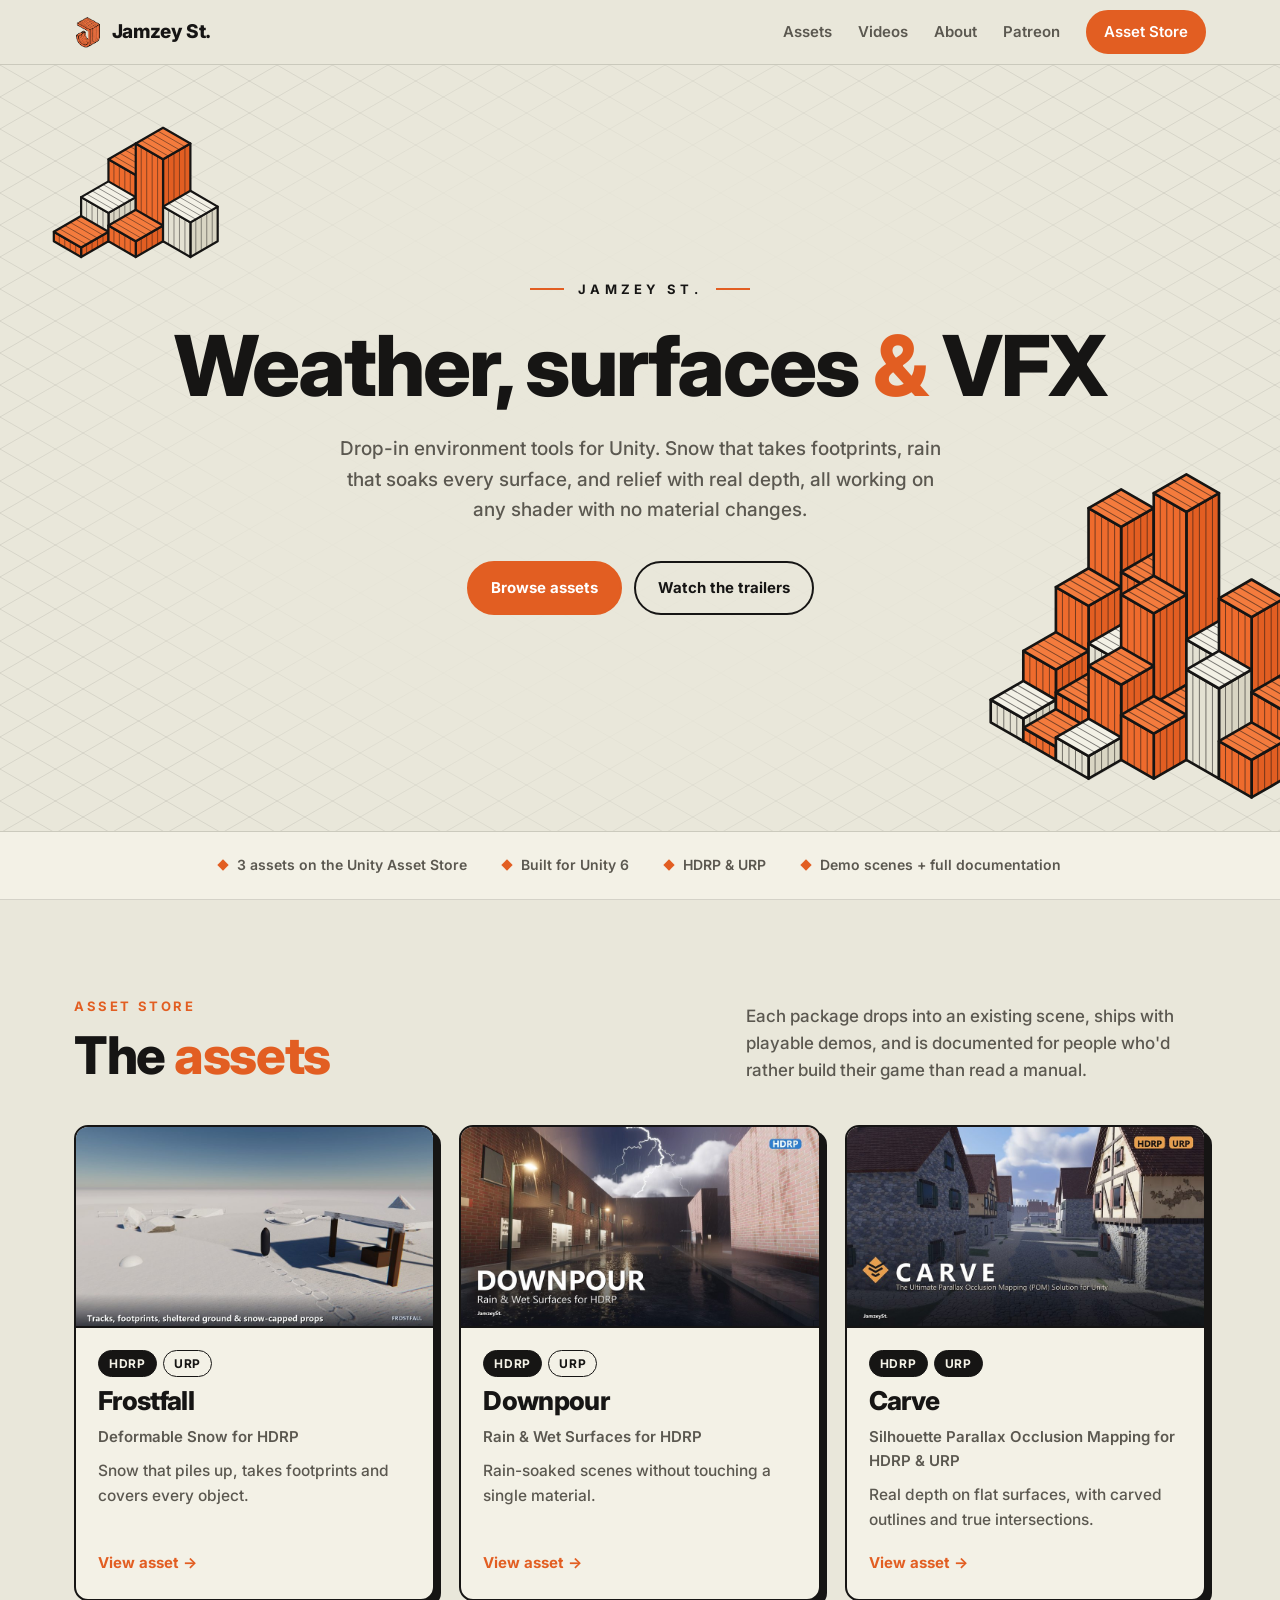
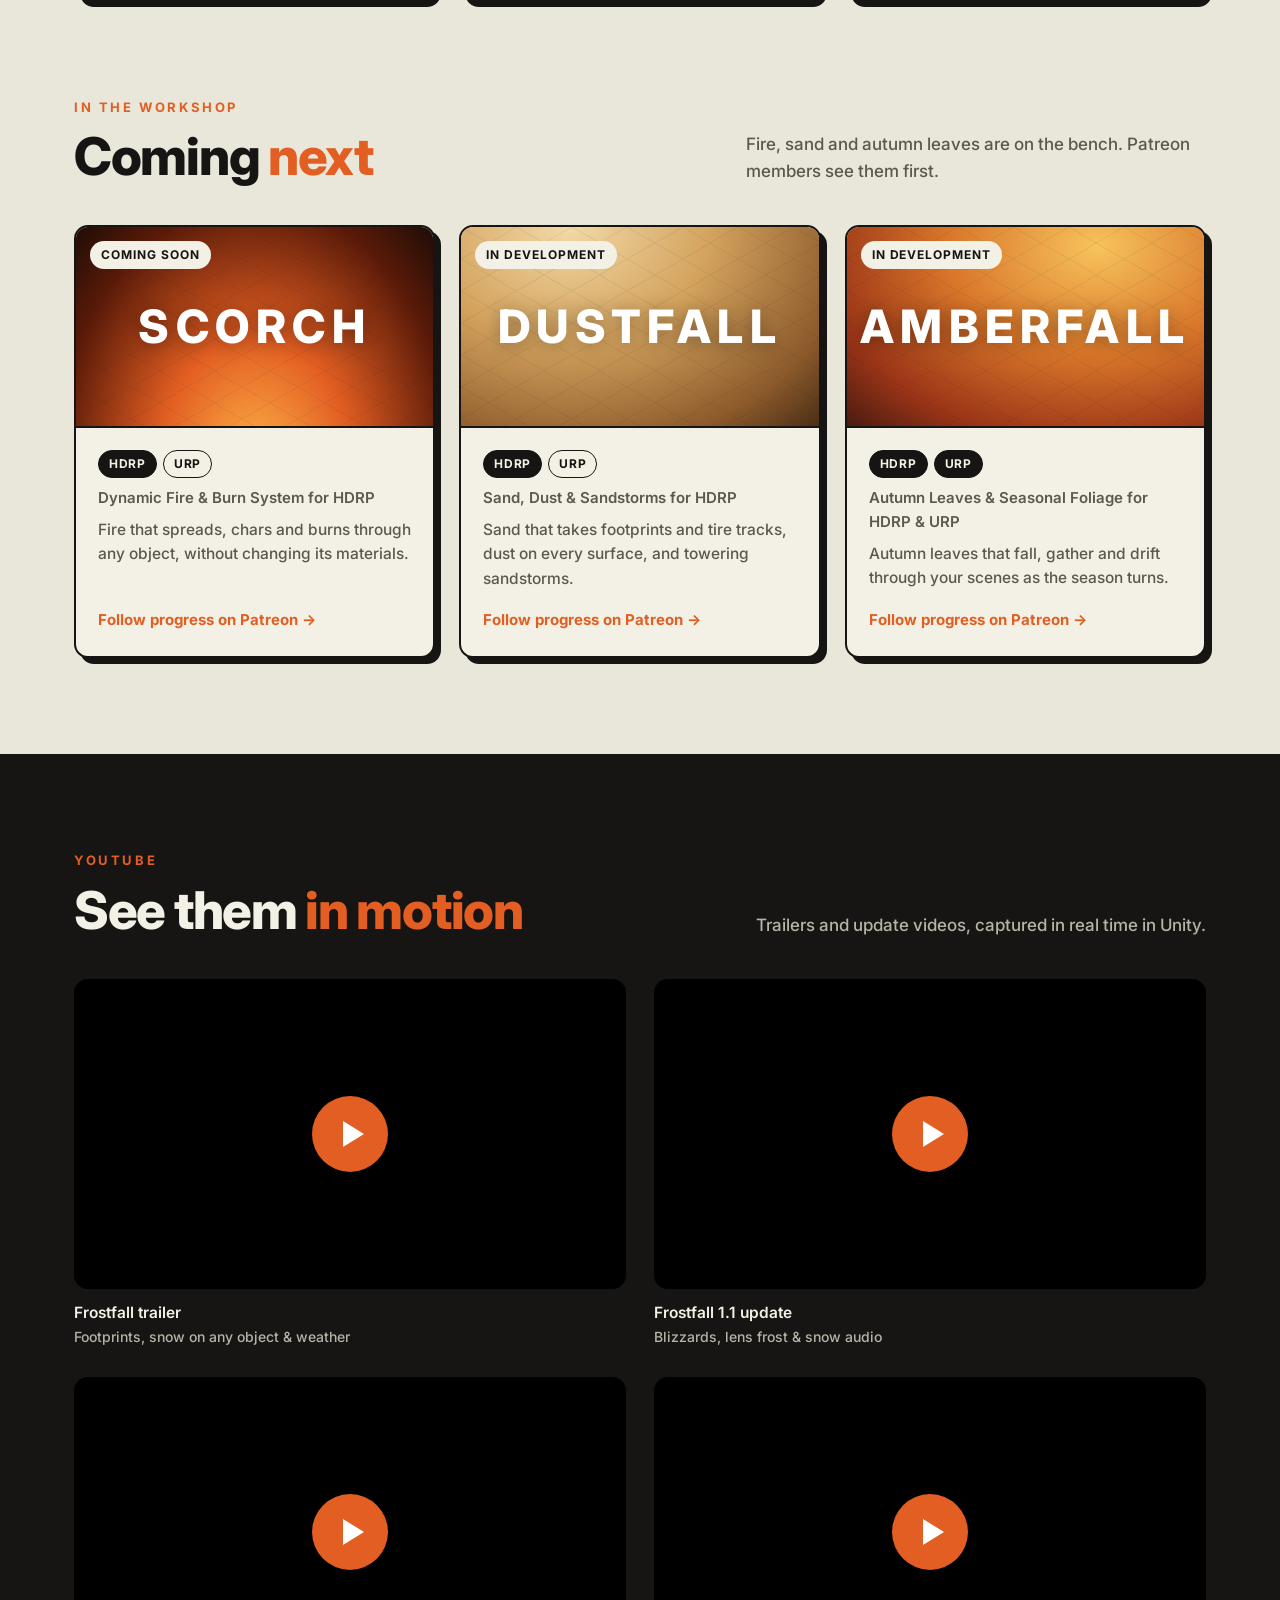
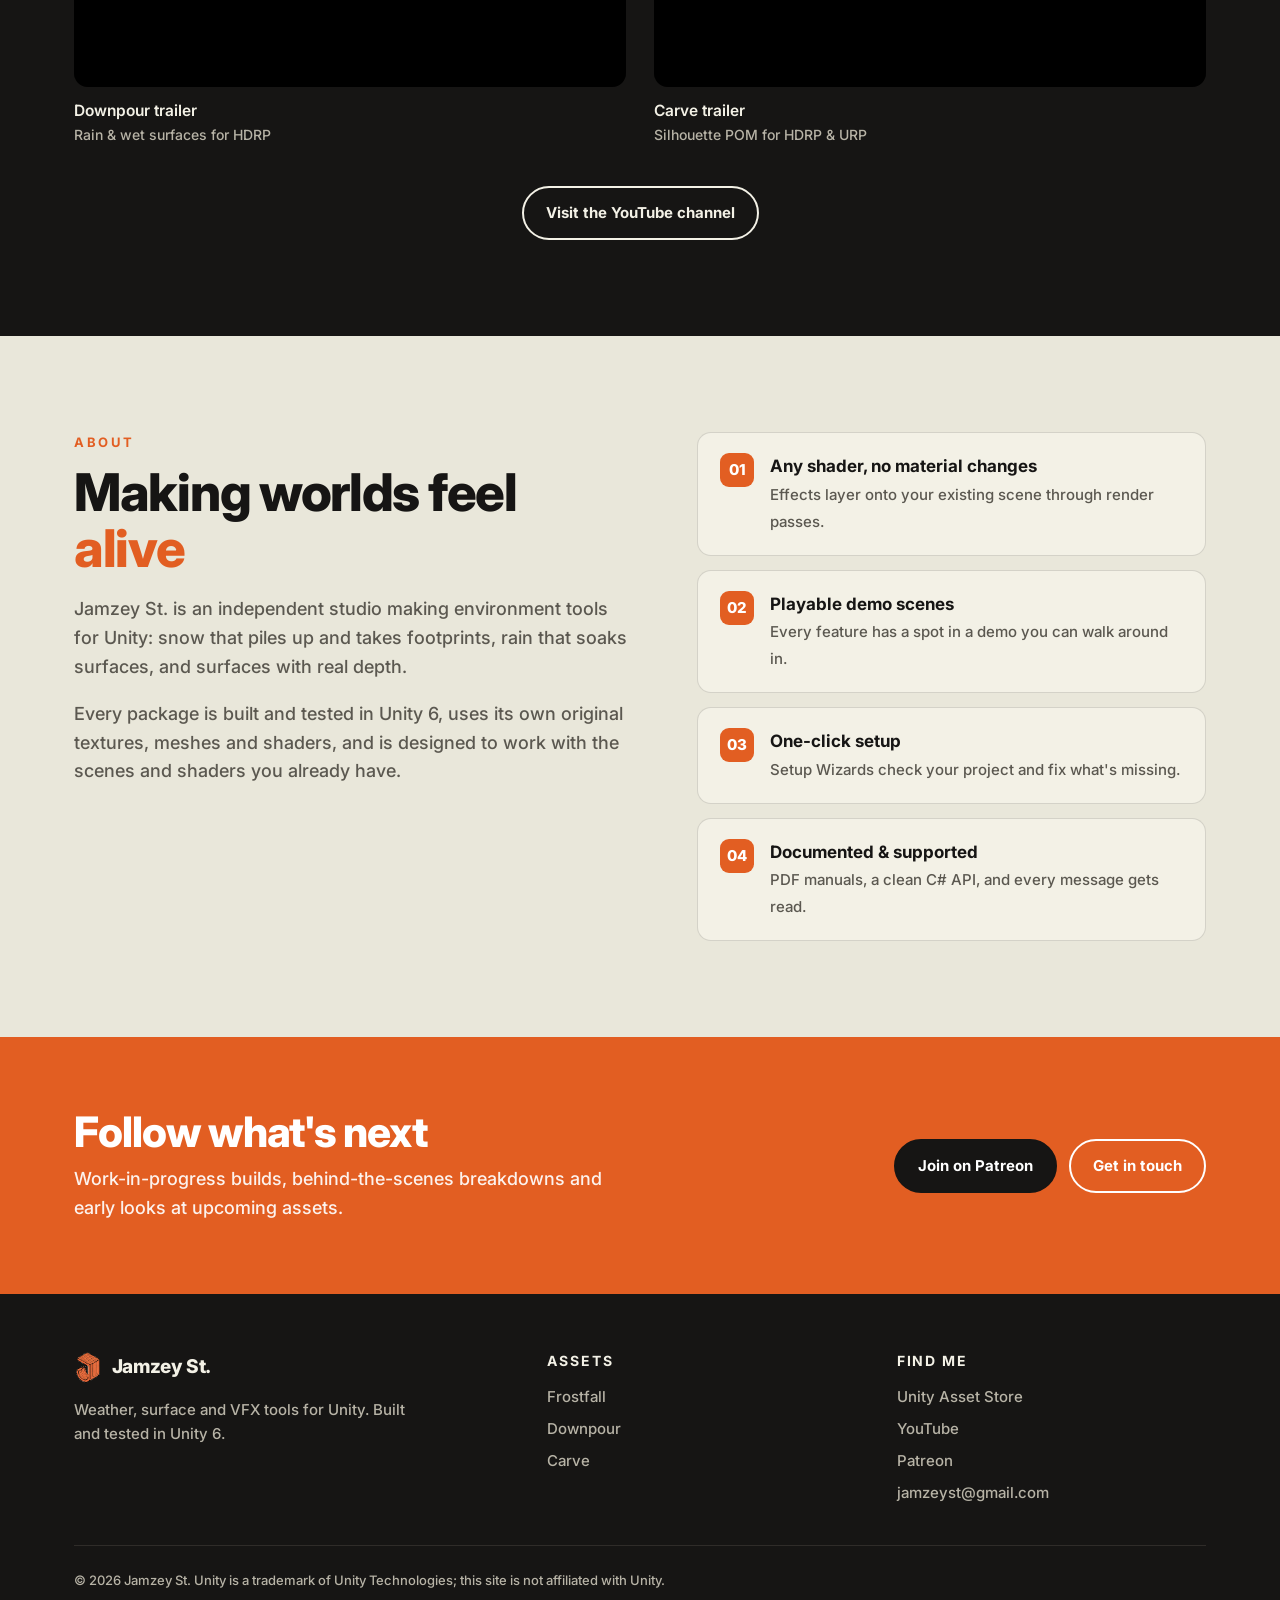
==== index.html @ 9588adbc "Shrink grid interaction radius Co-Authored-By: Claude Opus 5.5 <noreply@anthropic.com>" ====
<!doctype html>
<html lang="en">
<head>
<meta charset="utf-8">
<meta name="viewport" content="width=device-width, initial-scale=1">
<title>Jamzey St. · Weather, surfaces &amp; VFX for Unity</title>
<meta name="description" content="Drop-in environment tools for Unity: deformable snow, rain and wet surfaces, and silhouette parallax occlusion mapping for HDRP and URP.">
<meta property="og:title" content="Jamzey St. · Weather, surfaces &amp; VFX for Unity">
<meta property="og:description" content="Drop-in environment tools for Unity: deformable snow, rain and wet surfaces, and silhouette parallax occlusion mapping for HDRP and URP.">
<meta property="og:type" content="website">
<meta property="og:url" content="https://0jamzey0.github.io/">
<meta property="og:image" content="https://0jamzey0.github.io/img/social.jpg">
<meta name="twitter:card" content="summary_large_image">
<meta name="theme-color" content="#E9E7DA">
<link rel="icon" href="favicon.png">
<link rel="preconnect" href="https://fonts.googleapis.com">
<link rel="preconnect" href="https://fonts.gstatic.com" crossorigin>
<link href="https://fonts.googleapis.com/css2?family=Inter:wght@500;600;700;800&display=swap" rel="stylesheet">
<link rel="stylesheet" href="css/style.css?v=db0055e0">
</head>
<body>
<header class="top">
  <div class="wrap">
    <a class="brand" href="index.html"><img src="img/mark.png" alt="" width="28" height="34">Jamzey St.</a>
    <button class="menu-btn" aria-label="Menu" aria-expanded="false"><span></span><span></span><span></span></button>
    <nav class="nav">
      <a href="index.html#assets">Assets</a>
      <a href="index.html#videos">Videos</a>
      <a href="index.html#about">About</a>
      <a href="https://www.patreon.com/cw/JamzeyDev" target="_blank" rel="noopener">Patreon</a>
      <a class="btn btn-primary btn-small" href="https://assetstore.unity.com/publishers/100637" target="_blank" rel="noopener">Asset Store</a>
    </nav>
  </div>
</header>

<main>
<section class="hero">
  <img class="blocks blocks-left" src="img/blocks-left.svg" alt="">
  <img class="blocks blocks-right" src="img/blocks-right.svg" alt="">
  <div class="wrap">
    <span class="eyebrow">Jamzey St.</span>
    <h1>Weather, surfaces <em>&amp;</em> VFX</h1>
    <p class="lead">Drop-in environment tools for Unity. Snow that takes footprints, rain that soaks every surface,
      and relief with real depth, all working on any shader with no material changes.</p>
    <div class="cta">
      <a class="btn btn-primary" href="#assets">Browse assets</a>
      <a class="btn btn-ghost" href="#videos">Watch the trailers</a>
    </div>
  </div>
</section>
<div class="facts">
  <span>3 assets on the Unity Asset Store</span>
  <span>Built for Unity 6</span>
  <span>HDRP &amp; URP</span>
  <span>Demo scenes + full documentation</span>
</div>

<section id="assets">
  <div class="wrap">
    <div class="sec-head">
      <div><div class="kicker">Asset Store</div><h2>The <em>assets</em></h2></div>
      <p>Each package drops into an existing scene, ships with playable demos, and is documented for people who'd
        rather build their game than read a manual.</p>
    </div>
    <div class="cards">
<a class="card" href="frostfall.html">
  <div class="shot"><img src="img/frostfall/card.jpg" alt="Frostfall" loading="lazy" width="960" height="540"></div>
  <div class="body">
    <div class="chips"><span class="chip on">HDRP</span><span class="chip">URP</span></div>
    <h3>Frostfall</h3>
    <span class="tag">Deformable Snow for HDRP</span>
    <p>Snow that piles up, takes footprints and covers every object.</p>
    <span class="more">View asset →</span>
  </div>
</a><a class="card" href="downpour.html">
  <div class="shot"><img src="img/downpour/card.jpg" alt="Downpour" loading="lazy" width="960" height="540"></div>
  <div class="body">
    <div class="chips"><span class="chip on">HDRP</span><span class="chip">URP</span></div>
    <h3>Downpour</h3>
    <span class="tag">Rain &amp; Wet Surfaces for HDRP</span>
    <p>Rain-soaked scenes without touching a single material.</p>
    <span class="more">View asset →</span>
  </div>
</a><a class="card" href="carve.html">
  <div class="shot"><img src="img/carve/card.jpg" alt="Carve" loading="lazy" width="960" height="540"></div>
  <div class="body">
    <div class="chips"><span class="chip on">HDRP</span><span class="chip on">URP</span></div>
    <h3>Carve</h3>
    <span class="tag">Silhouette Parallax Occlusion Mapping for HDRP &amp; URP</span>
    <p>Real depth on flat surfaces, with carved outlines and true intersections.</p>
    <span class="more">View asset →</span>
  </div>
</a>
    </div>
  </div>
</section>

<section id="upcoming" style="padding-top:0">
  <div class="wrap">
    <div class="sec-head">
      <div><div class="kicker">In the workshop</div><h2>Coming <em>next</em></h2></div>
      <p>Fire, sand and autumn leaves are on the bench. Patreon members see them first.</p>
    </div>
    <div class="cards">
<a class="card soon scorch" href="https://www.patreon.com/cw/JamzeyDev" target="_blank" rel="noopener">
  <div class="shot teaser"><span class="status">Coming soon</span><strong>Scorch</strong></div>
  <div class="body">
    <div class="chips"><span class="chip on">HDRP</span><span class="chip">URP</span></div>
    <span class="tag">Dynamic Fire &amp; Burn System for HDRP</span>
    <p>Fire that spreads, chars and burns through any object, without changing its materials.</p>
    <span class="more">Follow progress on Patreon →</span>
  </div>
</a><a class="card soon dustfall" href="https://www.patreon.com/cw/JamzeyDev" target="_blank" rel="noopener">
  <div class="shot teaser"><span class="status">In development</span><strong>Dustfall</strong></div>
  <div class="body">
    <div class="chips"><span class="chip on">HDRP</span><span class="chip">URP</span></div>
    <span class="tag">Sand, Dust &amp; Sandstorms for HDRP</span>
    <p>Sand that takes footprints and tire tracks, dust on every surface, and towering sandstorms.</p>
    <span class="more">Follow progress on Patreon →</span>
  </div>
</a><a class="card soon amberfall" href="https://www.patreon.com/cw/JamzeyDev" target="_blank" rel="noopener">
  <div class="shot teaser"><span class="status">In development</span><strong>Amberfall</strong></div>
  <div class="body">
    <div class="chips"><span class="chip on">HDRP</span><span class="chip on">URP</span></div>
    <span class="tag">Autumn Leaves &amp; Seasonal Foliage for HDRP &amp; URP</span>
    <p>Autumn leaves that fall, gather and drift through your scenes as the season turns.</p>
    <span class="more">Follow progress on Patreon →</span>
  </div>
</a>
    </div>
  </div>
</section>

<section id="videos" class="dark">
  <div class="wrap">
    <div class="sec-head">
      <div><div class="kicker">YouTube</div><h2>See them <em>in motion</em></h2></div>
      <p>Trailers and update videos, captured in real time in Unity.</p>
    </div>
    <div class="videos">
<figure class="video"><button class="yt" data-id="mgwcO4EGvC0" aria-label="Play Frostfall trailer"><span class="play"></span></button><figcaption>Frostfall trailer<small>Footprints, snow on any object &amp; weather</small></figcaption></figure><figure class="video"><button class="yt" data-id="962PG-I17fs" aria-label="Play Frostfall 1.1 update"><span class="play"></span></button><figcaption>Frostfall 1.1 update<small>Blizzards, lens frost &amp; snow audio</small></figcaption></figure><figure class="video"><button class="yt" data-id="Shq2jn_EiPQ" aria-label="Play Downpour trailer"><span class="play"></span></button><figcaption>Downpour trailer<small>Rain &amp; wet surfaces for HDRP</small></figcaption></figure><figure class="video"><button class="yt" data-id="LmxFYLq_1uU" aria-label="Play Carve trailer"><span class="play"></span></button><figcaption>Carve trailer<small>Silhouette POM for HDRP &amp; URP</small></figcaption></figure>
    </div>
    <div class="channel"><a class="btn btn-ghost" href="https://www.youtube.com/@Jamzey-Dev" target="_blank" rel="noopener">Visit the YouTube channel</a></div>
  </div>
</section>

<section id="about">
  <div class="wrap about">
    <div class="text">
      <div class="kicker">About</div>
      <h2>Making worlds feel <em>alive</em></h2>
      <p>Jamzey St. is an independent studio making environment tools for Unity: snow that piles up and takes
        footprints, rain that soaks surfaces, and surfaces with real depth.</p>
      <p>Every package is built and tested in Unity 6, uses its own original textures, meshes and shaders, and is
        designed to work with the scenes and shaders you already have.</p>
    </div>
    <div class="promises">
      <div class="promise"><i>01</i><div><b>Any shader, no material changes</b><span>Effects layer onto your existing scene through render passes.</span></div></div>
      <div class="promise"><i>02</i><div><b>Playable demo scenes</b><span>Every feature has a spot in a demo you can walk around in.</span></div></div>
      <div class="promise"><i>03</i><div><b>One-click setup</b><span>Setup Wizards check your project and fix what's missing.</span></div></div>
      <div class="promise"><i>04</i><div><b>Documented & supported</b><span>PDF manuals, a clean C# API, and every message gets read.</span></div></div>
    </div>
  </div>
</section>

<div class="band">
  <div class="wrap">
    <div>
      <h2>Follow what's next</h2>
      <p>Work-in-progress builds, behind-the-scenes breakdowns and early looks at upcoming assets.</p>
    </div>
    <div class="cta" style="display:flex;gap:12px;flex-wrap:wrap">
      <a class="btn" href="https://www.patreon.com/cw/JamzeyDev" target="_blank" rel="noopener">Join on Patreon</a>
      <a class="btn btn-ghost" href="mailto:jamzeyst@gmail.com">Get in touch</a>
    </div>
  </div>
</div>
</main>
<footer>
  <div class="wrap">
    <div>
      <a class="brand" href="index.html"><img src="img/mark.png" alt="" width="28" height="34">Jamzey St.</a>
      <p class="blurb">Weather, surface and VFX tools for Unity. Built and tested in Unity 6.</p>
    </div>
    <div>
      <h4>Assets</h4>
      <ul><li><a href="frostfall.html">Frostfall</a></li><li><a href="downpour.html">Downpour</a></li><li><a href="carve.html">Carve</a></li></ul>
    </div>
    <div>
      <h4>Find me</h4>
      <ul>
        <li><a href="https://assetstore.unity.com/publishers/100637" target="_blank" rel="noopener">Unity Asset Store</a></li>
        <li><a href="https://www.youtube.com/@Jamzey-Dev" target="_blank" rel="noopener">YouTube</a></li>
        <li><a href="https://www.patreon.com/cw/JamzeyDev" target="_blank" rel="noopener">Patreon</a></li>
        <li><a href="mailto:jamzeyst@gmail.com">jamzeyst@gmail.com</a></li>
      </ul>
    </div>
    <p class="fine">© 2026 Jamzey St. Unity is a trademark of Unity Technologies; this site is not affiliated with Unity.</p>
  </div>
</footer>
<script src="js/site.js?v=db0055e0"></script>
<script src="js/grid.js?v=db0055e0"></script>
</body>
</html>
---- css/style.css ----
:root {
  --bg: #E9E7DA;
  --paper: #F3F1E6;
  --ink: #161514;
  --muted: #5B5850;
  --line: rgba(22, 21, 20, .14);
  --orange: #E25E22;
  --orange-hi: #F47B3D;
  --night: #161514;
  --night-2: #211F1D;
  --radius: 14px;
  --max: 1180px;
  --grid: url("data:image/svg+xml,%3Csvg xmlns='http://www.w3.org/2000/svg' width='55.43' height='32'%3E%3Cpath d='M0 0L27.71 16L55.43 0M0 32L27.71 16L55.43 32' stroke='%23161514' stroke-opacity='.07' stroke-width='1' fill='none'/%3E%3C/svg%3E");
}

* { box-sizing: border-box; }
html { scroll-behavior: smooth; scroll-padding-top: 76px; }
body {
  margin: 0;
  background: var(--bg);
  color: var(--ink);
  font: 500 17px/1.6 Inter, "Segoe UI", system-ui, sans-serif;
  -webkit-font-smoothing: antialiased;
  overflow-x: hidden;
}
img { max-width: 100%; height: auto; display: block; }
a { color: inherit; }
h1, h2, h3 { line-height: 1.08; letter-spacing: -.025em; margin: 0; font-weight: 800; }
p { margin: 0; }
.wrap { max-width: var(--max); margin: 0 auto; padding: 0 24px; }

/* header */
.top {
  position: sticky; top: 0; z-index: 20;
  background: rgba(233, 231, 218, .9);
  backdrop-filter: blur(10px);
  border-bottom: 1px solid var(--line);
}
.top .wrap { display: flex; align-items: center; gap: 28px; height: 64px; }
.brand { display: flex; align-items: center; gap: 10px; text-decoration: none; font-weight: 800; font-size: 19px; letter-spacing: -.02em; }
.brand img { height: 34px; width: auto; }
.nav { display: flex; gap: 26px; margin-left: auto; align-items: center; }
.nav a { text-decoration: none; font-weight: 600; font-size: 15px; color: var(--muted); }
.nav a:hover { color: var(--ink); }
.menu-btn { display: none; margin-left: auto; background: none; border: 0; padding: 8px; cursor: pointer; }
.menu-btn span { display: block; width: 22px; height: 2px; background: var(--ink); margin: 5px 0; }

/* buttons */
.btn {
  display: inline-flex; align-items: center; gap: 8px;
  padding: 13px 22px; border-radius: 999px;
  font-weight: 700; font-size: 15px; text-decoration: none;
  border: 2px solid var(--ink); transition: transform .15s, background .15s, color .15s;
}
.btn:hover { transform: translateY(-2px); }
.btn-primary { background: var(--orange); border-color: var(--orange); color: #fff; }
.btn-primary:hover { background: var(--ink); border-color: var(--ink); }
.btn-ghost { background: transparent; color: var(--ink); }
.btn-ghost:hover { background: var(--ink); color: var(--paper); }
.btn-small { padding: 8px 16px; font-size: 14px; }
.nav .btn-primary { color: #fff; }

/* hero */
.hero { position: relative; overflow: hidden; background: var(--bg) var(--grid); border-bottom: 1px solid var(--line); }
.hero .wrap { position: relative; z-index: 2; text-align: center; padding-top: 110px; padding-bottom: 120px; }
.hero::before {
  content: ""; position: absolute; inset: 0; z-index: 0;
  background: radial-gradient(ellipse 50% 60% at 50% 50%, var(--bg) 0%, rgba(233, 231, 218, .85) 60%, rgba(233, 231, 218, 0) 100%);
}
.hero, .p-hero { isolation: isolate; position: relative; }
.live-grid { background-image: none !important; }
.hero.live-grid::before { display: none; }
.grid-canvas { position: absolute; inset: 0; width: 100%; height: 100%; z-index: 0; pointer-events: none; }
.p-hero .wrap { position: relative; z-index: 1; }
.eyebrow {
  display: inline-flex; align-items: center; gap: 14px;
  font-weight: 700; font-size: 13px; letter-spacing: .32em; text-transform: uppercase;
}
.eyebrow::before, .eyebrow::after { content: ""; width: 34px; height: 2px; background: var(--orange); }
.hero h1 { font-size: clamp(40px, 7vw, 84px); margin-top: 22px; }
.hero h1 em, h2 em { font-style: normal; color: var(--orange); }
.hero .lead { max-width: 620px; margin: 22px auto 0; font-size: 19px; color: var(--muted); }
.hero .cta { display: flex; gap: 12px; justify-content: center; flex-wrap: wrap; margin-top: 36px; }
.blocks { position: absolute; z-index: 1; pointer-events: none; }
.blocks-right { right: -40px; bottom: 30px; width: min(26vw, 380px); }
.blocks-left { left: 4%; top: 60px; width: min(14vw, 170px); }

.facts { display: flex; justify-content: center; flex-wrap: wrap; gap: 10px 36px; padding: 22px 0; border-bottom: 1px solid var(--line); background: var(--paper); }
.facts span { font-weight: 600; font-size: 14px; color: var(--muted); display: flex; align-items: center; gap: 10px; }
.facts span::before { content: ""; width: 8px; height: 8px; background: var(--orange); transform: rotate(45deg); }

/* sections */
section { padding: 96px 0; }
.sec-head { display: flex; align-items: end; justify-content: space-between; gap: 24px; margin-bottom: 40px; flex-wrap: wrap; }
.sec-head h2 { font-size: clamp(32px, 4.4vw, 52px); }
.sec-head p { color: var(--muted); max-width: 460px; }
.kicker { font-weight: 700; font-size: 13px; letter-spacing: .2em; text-transform: uppercase; color: var(--orange); margin-bottom: 12px; }

/* asset cards */
.cards { display: grid; grid-template-columns: repeat(3, 1fr); gap: 24px; }
.card {
  background: var(--paper); border: 2px solid var(--ink); border-radius: var(--radius);
  overflow: hidden; text-decoration: none; display: flex; flex-direction: column;
  box-shadow: 6px 6px 0 var(--ink); transition: transform .18s, box-shadow .18s;
}
.card:hover { transform: translate(-3px, -3px); box-shadow: 9px 9px 0 var(--orange); }
.card .shot { aspect-ratio: 16 / 9; overflow: hidden; border-bottom: 2px solid var(--ink); }
.card .shot img { width: 100%; height: 100%; object-fit: cover; transition: transform .4s; }
.card:hover .shot img { transform: scale(1.04); }
.card .body { padding: 22px 22px 24px; display: flex; flex-direction: column; gap: 10px; flex: 1; }
.card h3 { font-size: 26px; }
.card .tag { font-weight: 600; color: var(--muted); font-size: 15px; }
.card p { font-size: 15.5px; color: var(--muted); }
.card .more { margin-top: auto; padding-top: 8px; font-weight: 700; font-size: 15px; color: var(--orange); }
.chips { display: flex; gap: 6px; flex-wrap: wrap; }
.chip { font-size: 12px; font-weight: 700; letter-spacing: .06em; padding: 3px 10px; border-radius: 999px; border: 1.5px solid var(--ink); }
.chip.on { background: var(--ink); color: var(--paper); }

.teaser {
  position: relative; display: grid; place-items: center;
  background: var(--grid), var(--tint); color: #fff;
}
.teaser strong { font-size: clamp(34px, 4vw, 46px); font-weight: 800; letter-spacing: .14em; text-transform: uppercase; text-shadow: 0 2px 18px rgba(0, 0, 0, .35); }
.teaser .status {
  position: absolute; top: 14px; left: 14px; font-size: 12px; font-weight: 700; letter-spacing: .08em;
  text-transform: uppercase; padding: 4px 11px; border-radius: 999px; background: var(--paper); color: var(--ink);
}
.card.soon .body { gap: 8px; }
.scorch { --tint: radial-gradient(ellipse at 50% 120%, #FFB347 0%, #E25E22 38%, #5A1A08 78%, #1E0C06 100%); }
.dustfall { --tint: radial-gradient(ellipse at 30% 0%, #F2D9A6 0%, #D4A35E 40%, #8C5A2B 80%, #4A2E16 100%); }
.amberfall { --tint: radial-gradient(ellipse at 70% 10%, #F7C35C 0%, #D9772A 42%, #9A3417 78%, #4A1B10 100%); }

/* videos */
.dark { background: var(--night); color: var(--paper); }
.dark .sec-head p, .dark .muted { color: #B7B3A6; }
.videos { display: grid; grid-template-columns: repeat(2, 1fr); gap: 28px; }
.videos.one { grid-template-columns: 1fr; max-width: 920px; margin: 0 auto; }
.video figcaption { margin-top: 12px; font-weight: 600; font-size: 15.5px; }
.video figcaption small { display: block; color: #B7B3A6; font-weight: 500; font-size: 14px; }
.light .video figcaption small { color: var(--muted); }
figure { margin: 0; }
.yt {
  position: relative; aspect-ratio: 16 / 9; border-radius: var(--radius); overflow: hidden;
  background: #000 center / cover no-repeat; cursor: pointer; border: 0; padding: 0; width: 100%; display: block;
}
.yt::after {
  content: ""; position: absolute; inset: 0;
  background: linear-gradient(180deg, rgba(0, 0, 0, 0) 55%, rgba(0, 0, 0, .45));
}
.yt .play {
  position: absolute; z-index: 2; left: 50%; top: 50%; width: 76px; height: 76px; margin: -38px 0 0 -38px;
  border-radius: 50%; background: var(--orange); display: grid; place-items: center;
  box-shadow: 0 8px 30px rgba(0, 0, 0, .4); transition: transform .18s;
}
.yt:hover .play { transform: scale(1.1); }
.yt .play::before { content: ""; margin-left: 6px; border-style: solid; border-width: 13px 0 13px 21px; border-color: transparent transparent transparent #fff; }
.yt-frame { position: relative; aspect-ratio: 16 / 9; border-radius: var(--radius); overflow: hidden; background: #000; }
.yt-frame iframe { position: absolute; inset: 0; width: 100%; height: 100%; border: 0; }
.channel { margin-top: 40px; text-align: center; }
.dark .btn-ghost { color: var(--paper); border-color: var(--paper); }
.dark .btn-ghost:hover { background: var(--paper); color: var(--ink); }

/* about */
.about { display: grid; grid-template-columns: 1.1fr 1fr; gap: 64px; align-items: start; }
.about h2 { font-size: clamp(32px, 4.4vw, 52px); }
.about .text p { margin-top: 18px; color: var(--muted); font-size: 18px; }
.promises { display: grid; gap: 14px; }
.promise { background: var(--paper); border: 1.5px solid var(--line); border-radius: var(--radius); padding: 20px 22px; display: flex; gap: 16px; }
.promise b { display: block; font-size: 17px; }
.promise span { color: var(--muted); font-size: 15px; }
.promise i { flex: none; width: 34px; height: 34px; border-radius: 9px; background: var(--orange); color: #fff; font: 800 15px/34px Inter, sans-serif; text-align: center; font-style: normal; }

/* support band */
.band { background: var(--orange); color: #fff; padding: 72px 0; position: relative; overflow: hidden; }
.band .wrap { display: flex; align-items: center; justify-content: space-between; gap: 32px; flex-wrap: wrap; }
.band h2 { font-size: clamp(28px, 3.6vw, 42px); }
.band p { margin-top: 10px; font-size: 18px; opacity: .92; max-width: 560px; }
.band .btn { background: var(--ink); border-color: var(--ink); color: #fff; }
.band .btn:hover { background: #fff; color: var(--ink); border-color: #fff; }
.band .btn-ghost { background: transparent; border-color: #fff; }

/* footer */
footer { background: var(--night); color: #B7B3A6; padding: 56px 0 40px; font-size: 15px; }
footer .wrap { display: grid; grid-template-columns: 1.4fr 1fr 1fr; gap: 40px; }
footer .brand { color: var(--paper); }
footer .brand img { filter: none; }
footer h4 { color: var(--paper); margin: 0 0 12px; font-size: 14px; letter-spacing: .14em; text-transform: uppercase; }
footer ul { list-style: none; margin: 0; padding: 0; display: grid; gap: 8px; }
footer a { text-decoration: none; }
footer a:hover { color: var(--orange-hi); }
footer .fine { grid-column: 1 / -1; border-top: 1px solid #2F2C29; padding-top: 24px; font-size: 13px; }
footer .blurb { margin-top: 14px; max-width: 360px; }

/* product page */
.p-hero { background: var(--bg) var(--grid); border-bottom: 1px solid var(--line); padding: 64px 0 80px; }
.p-hero .wrap { display: grid; grid-template-columns: 1fr 1.25fr; gap: 56px; align-items: center; }
.crumb { font-size: 14px; font-weight: 600; color: var(--muted); text-decoration: none; display: inline-block; margin-bottom: 22px; }
.crumb:hover { color: var(--orange); }
.p-hero h1 { font-size: clamp(44px, 6vw, 76px); }
.p-hero .sub { font-size: 20px; font-weight: 700; margin-top: 10px; }
.p-hero .lead { margin-top: 18px; color: var(--muted); font-size: 17.5px; }
.p-hero .chips { margin-top: 22px; }
.p-hero .cta { display: flex; gap: 12px; flex-wrap: wrap; margin-top: 30px; }
.p-hero .shot { border: 2px solid var(--ink); border-radius: var(--radius); overflow: hidden; box-shadow: 10px 10px 0 var(--ink); }

.features { display: grid; grid-template-columns: repeat(3, 1fr); gap: 20px; }
.feature { background: var(--paper); border: 1.5px solid var(--line); border-radius: var(--radius); padding: 26px; }
.feature h3 { font-size: 20px; display: flex; align-items: center; gap: 12px; }
.feature h3::before { content: ""; width: 12px; height: 12px; background: var(--orange); transform: rotate(45deg); flex: none; }
.feature ul { margin: 14px 0 0; padding-left: 18px; color: var(--muted); font-size: 15.5px; display: grid; gap: 6px; }

.gallery { display: grid; grid-template-columns: repeat(4, 1fr); gap: 14px; }
.gallery button { padding: 0; border: 0; border-radius: 10px; overflow: hidden; cursor: zoom-in; background: #000; aspect-ratio: 16 / 9; }
.gallery img { width: 100%; height: 100%; object-fit: cover; transition: transform .3s, opacity .3s; }
.gallery button:hover img { transform: scale(1.05); opacity: .9; }

.specs { display: grid; grid-template-columns: 1fr 1fr; gap: 0 48px; border-top: 2px solid var(--ink); }
.specs div { display: flex; justify-content: space-between; gap: 20px; padding: 16px 0; border-bottom: 1px solid var(--line); font-size: 16px; }
.specs dt { font-weight: 700; }
.specs dd { margin: 0; color: var(--muted); text-align: right; }

dialog.lightbox { border: 0; padding: 0; background: transparent; max-width: 94vw; max-height: 92vh; overflow: visible; }
dialog.lightbox::backdrop { background: rgba(10, 10, 9, .92); }
dialog.lightbox img { max-width: 94vw; max-height: 86vh; border-radius: 8px; }
dialog.lightbox p { color: #ddd; text-align: center; margin-top: 10px; font-size: 14px; }
.lb-btn { position: fixed; top: 50%; transform: translateY(-50%); background: rgba(255, 255, 255, .12); color: #fff; border: 0; width: 48px; height: 48px; border-radius: 50%; font-size: 22px; cursor: pointer; }
.lb-btn:hover { background: var(--orange); }
.lb-prev { left: 16px; } .lb-next { right: 16px; }
.lb-close { position: fixed; top: 16px; right: 16px; transform: none; }

@media (max-width: 960px) {
  .cards, .features { grid-template-columns: 1fr 1fr; }
  .about, .p-hero .wrap { grid-template-columns: 1fr; gap: 40px; }
  .gallery { grid-template-columns: repeat(3, 1fr); }
  footer .wrap { grid-template-columns: 1fr 1fr; }
  footer .wrap > :first-child { grid-column: 1 / -1; }
  .blocks-left { display: none; }
}
@media (max-width: 720px) {
  body { font-size: 16px; }
  .wrap { padding: 0 16px; }
  section { padding: 64px 0; }
  .menu-btn { display: block; }
  .nav {
    display: none; position: absolute; top: 64px; left: 0; right: 0; flex-direction: column; align-items: stretch;
    gap: 0; background: var(--paper); border-bottom: 2px solid var(--ink); padding: 8px 16px 16px;
  }
  .nav.open { display: flex; }
  .nav a { padding: 12px 0; font-size: 17px; border-bottom: 1px solid var(--line); }
  .nav .btn { margin-top: 12px; justify-content: center; border-bottom: 2px solid var(--orange); }
  .hero .wrap { padding-top: 64px; padding-bottom: 210px; }
  .blocks-right { width: 260px; right: 50%; margin-right: -130px; bottom: 20px; }
  .cards, .features, .videos, .specs { grid-template-columns: 1fr; }
  .gallery { grid-template-columns: 1fr 1fr; }
  .card { box-shadow: 4px 4px 0 var(--ink); }
  .p-hero { padding: 40px 0 56px; }
  .p-hero .shot { box-shadow: 6px 6px 0 var(--ink); }
  footer .wrap { grid-template-columns: 1fr; }
}
@media (prefers-reduced-motion: reduce) {
  * { transition: none !important; scroll-behavior: auto !important; }
}
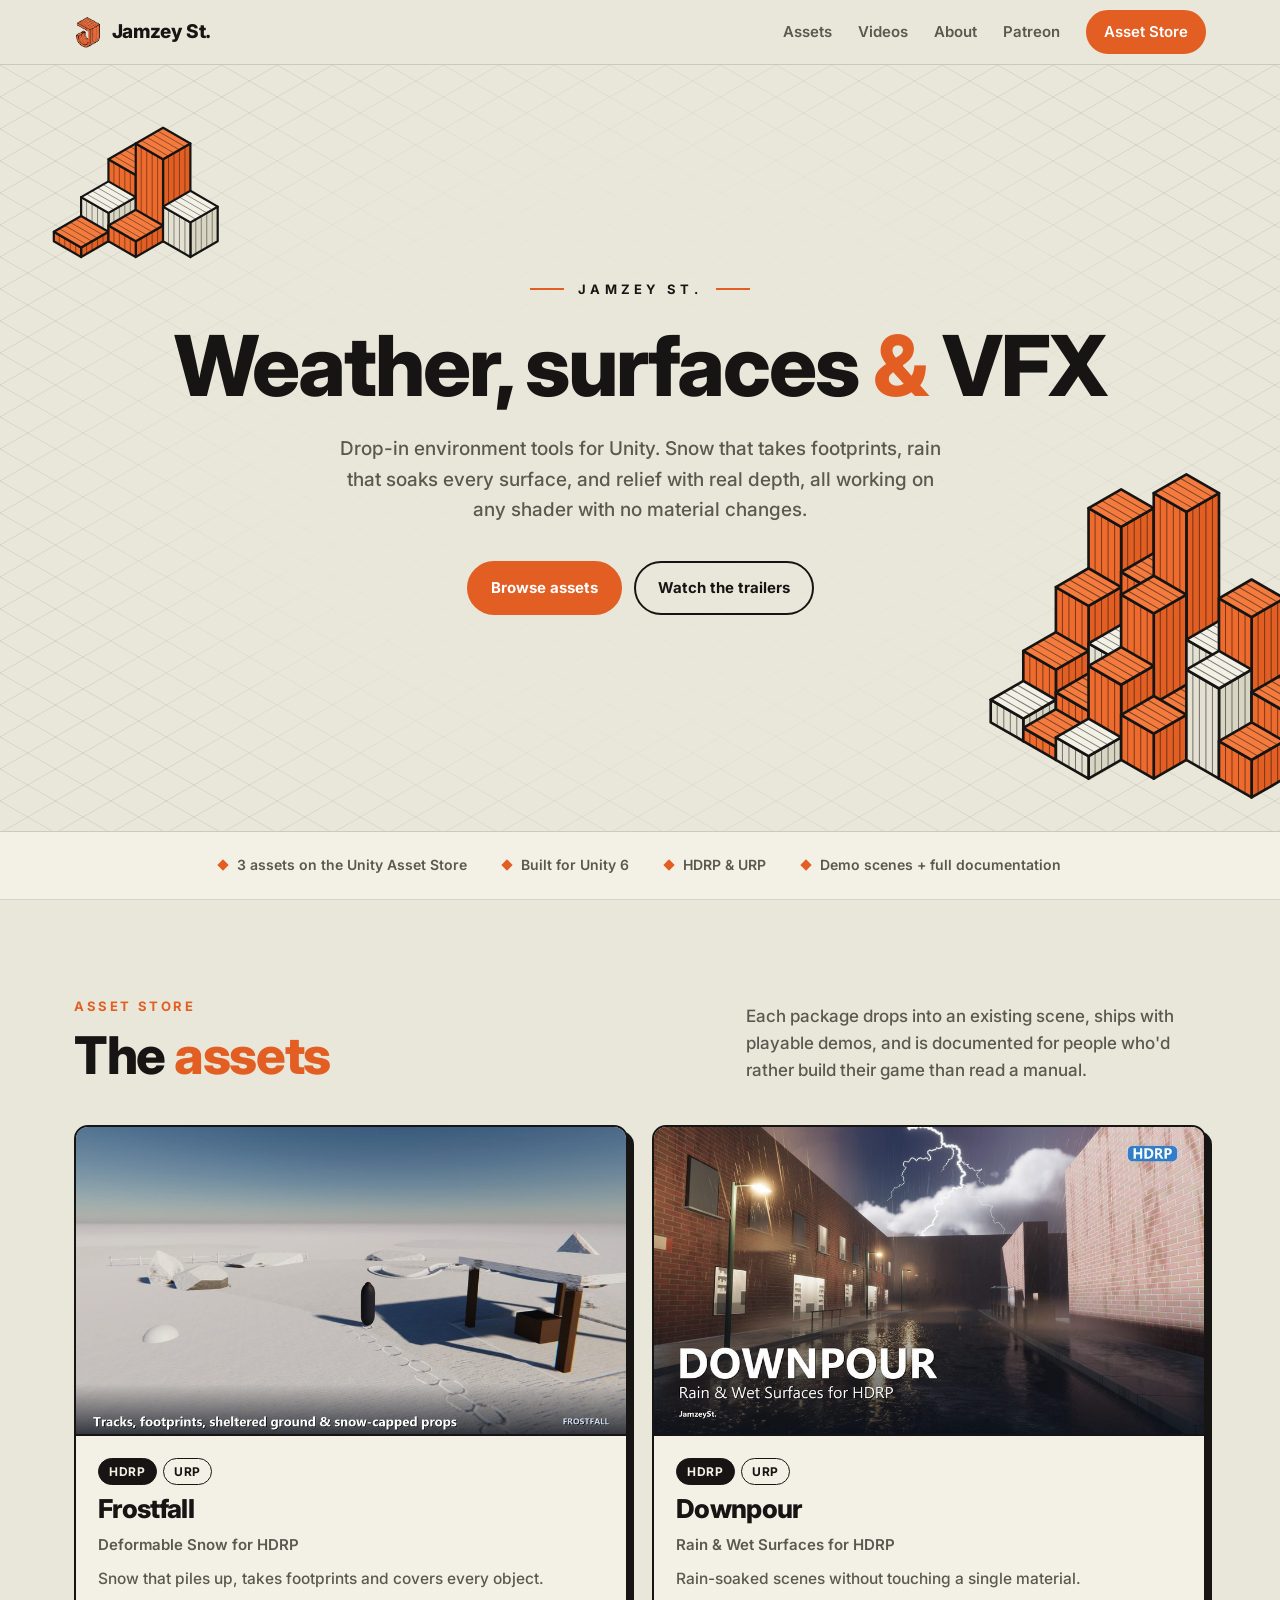
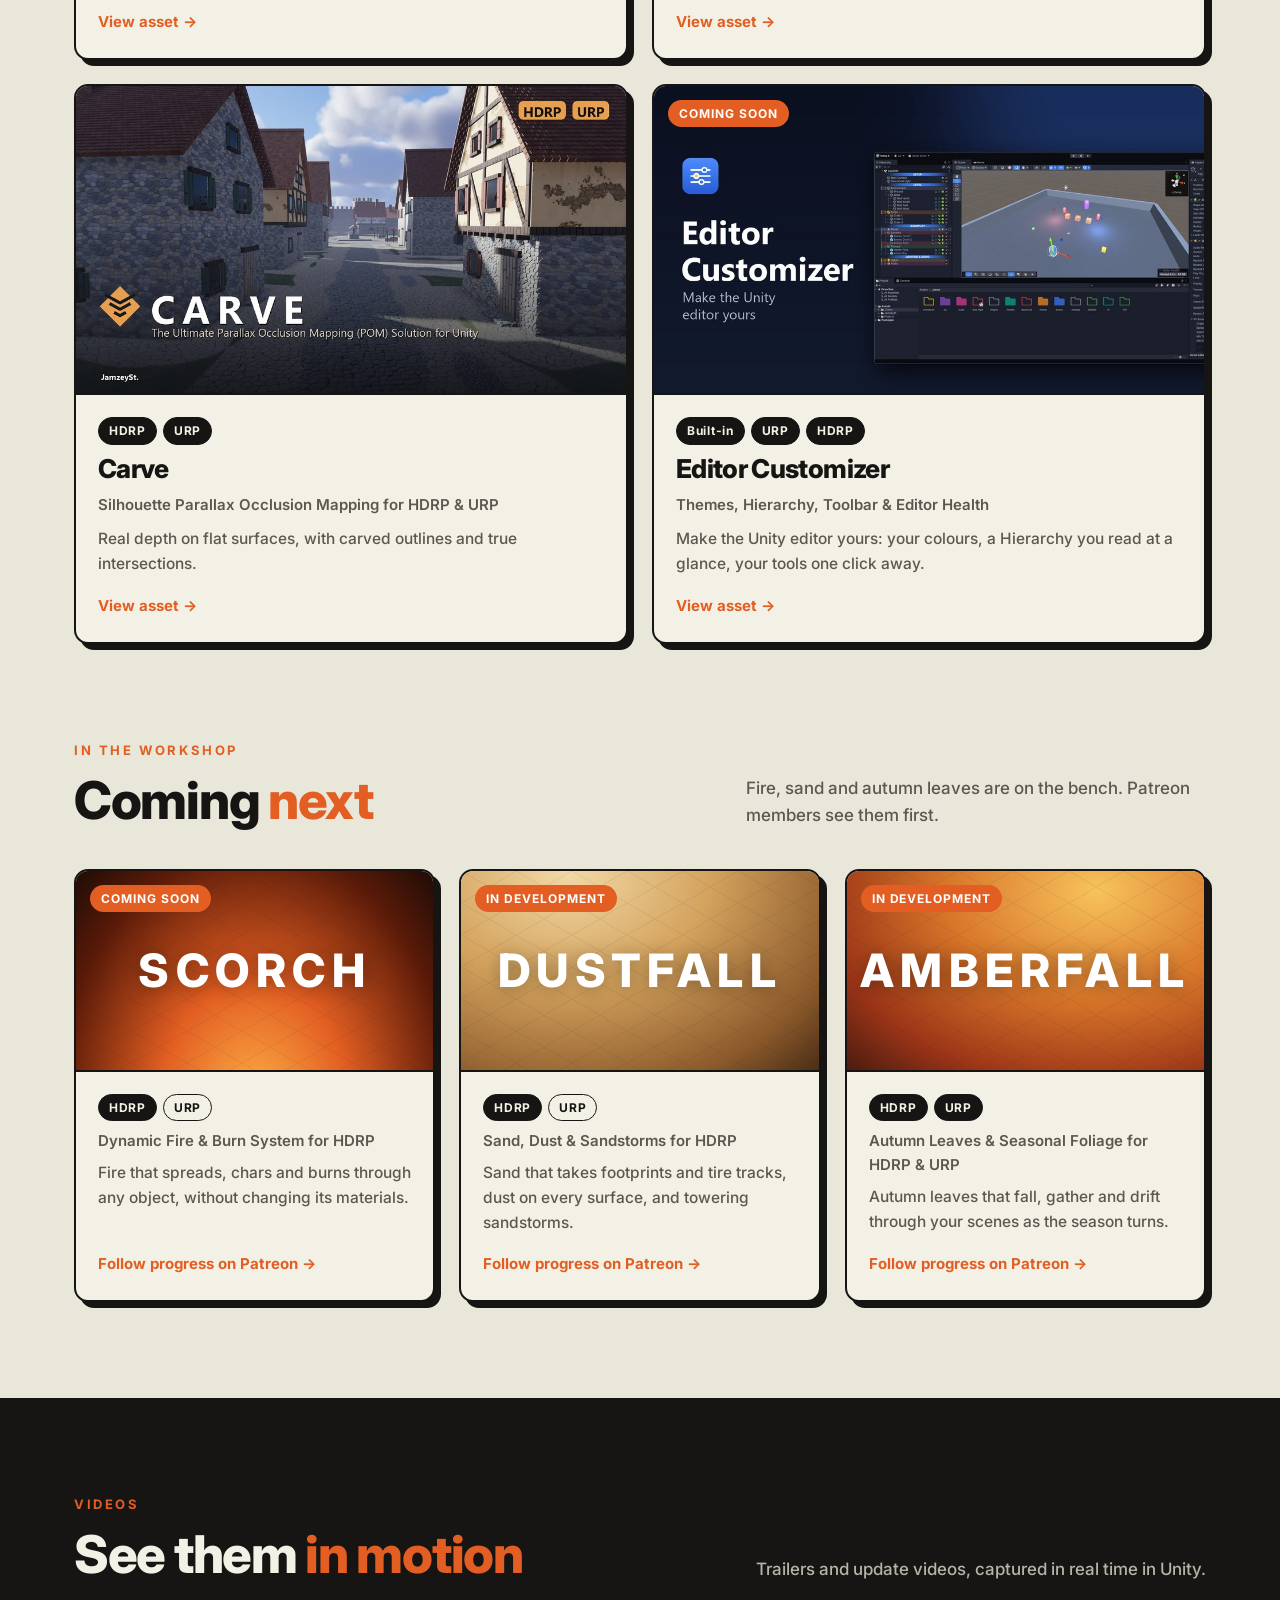
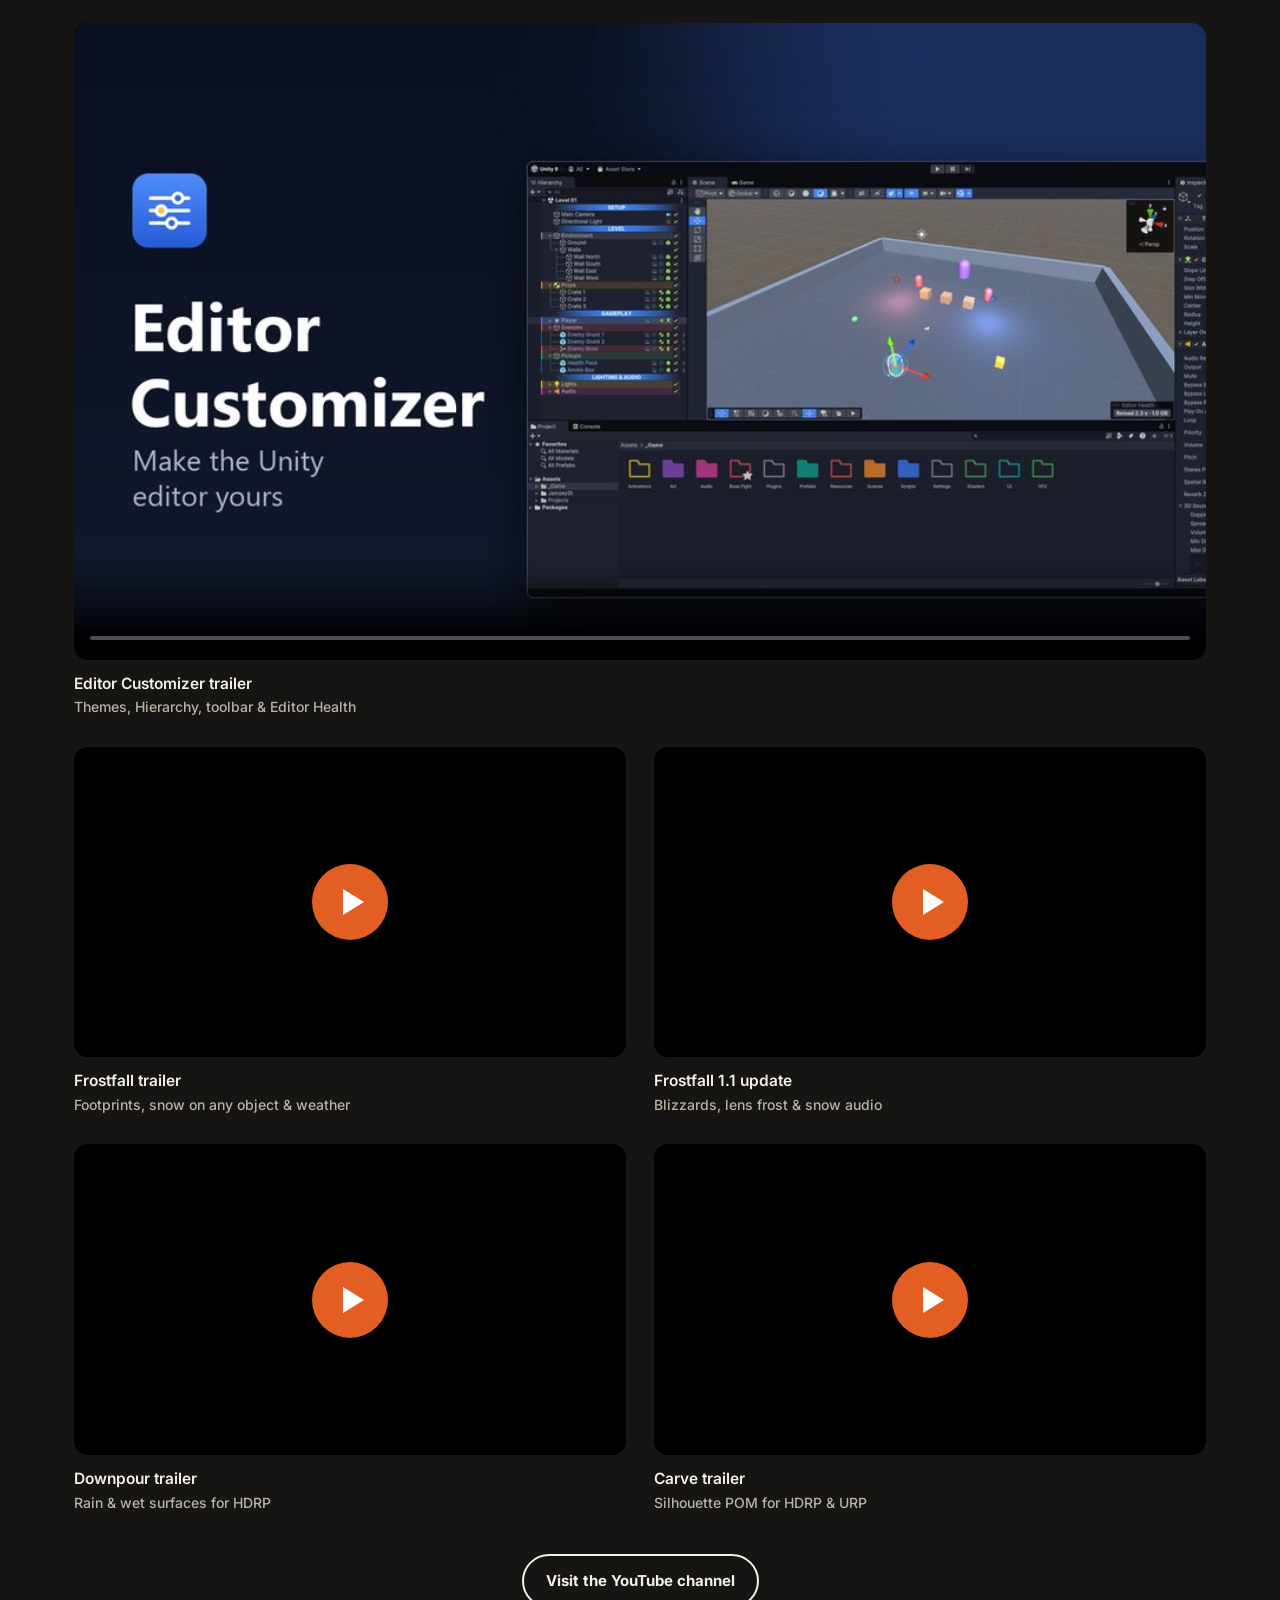
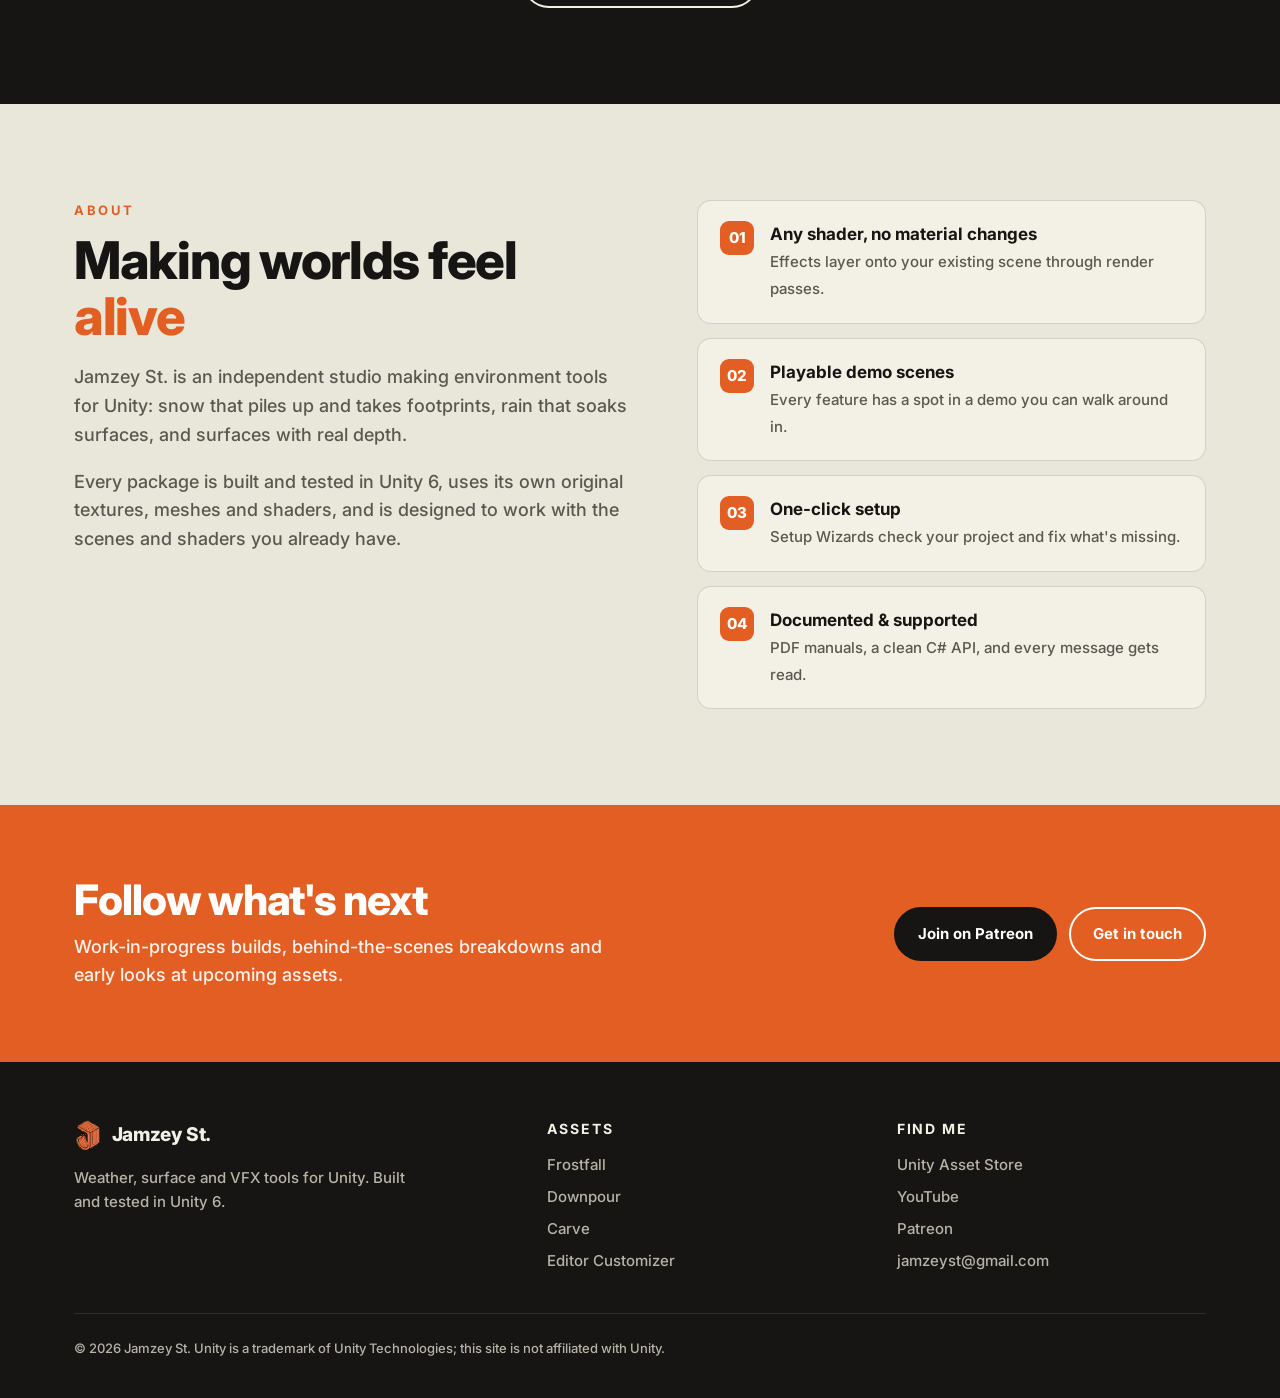
==== commit 8b60efd1: "Add Editor Customizer page (coming soon) with self-hosted trailer Co-Authored-By: Claude Opus 5.5 <n" ====
--- a/index.html
+++ b/index.html
@@ -16,7 +16,7 @@
 <link rel="preconnect" href="https://fonts.googleapis.com">
 <link rel="preconnect" href="https://fonts.gstatic.com" crossorigin>
 <link href="https://fonts.googleapis.com/css2?family=Inter:wght@500;600;700;800&display=swap" rel="stylesheet">
-<link rel="stylesheet" href="css/style.css?v=db0055e0">
+<link rel="stylesheet" href="css/style.css?v=63883950">
 </head>
 <body>
 <header class="top">
@@ -62,7 +62,7 @@
       <p>Each package drops into an existing scene, ships with playable demos, and is documented for people who'd
         rather build their game than read a manual.</p>
     </div>
-    <div class="cards">
+    <div class="cards two">
 <a class="card" href="frostfall.html">
   <div class="shot"><img src="img/frostfall/card.jpg" alt="Frostfall" loading="lazy" width="960" height="540"></div>
   <div class="body">
@@ -90,6 +90,15 @@
     <p>Real depth on flat surfaces, with carved outlines and true intersections.</p>
     <span class="more">View asset →</span>
   </div>
+</a><a class="card" href="editor-customizer.html">
+  <div class="shot"><span class="status">Coming soon</span><img src="img/editor-customizer/card.jpg" alt="Editor Customizer" loading="lazy" width="960" height="540"></div>
+  <div class="body">
+    <div class="chips"><span class="chip on">Built-in</span><span class="chip on">URP</span><span class="chip on">HDRP</span></div>
+    <h3>Editor Customizer</h3>
+    <span class="tag">Themes, Hierarchy, Toolbar &amp; Editor Health</span>
+    <p>Make the Unity editor yours: your colours, a Hierarchy you read at a glance, your tools one click away.</p>
+    <span class="more">View asset →</span>
+  </div>
 </a>
     </div>
   </div>
@@ -134,11 +143,11 @@
 <section id="videos" class="dark">
   <div class="wrap">
     <div class="sec-head">
-      <div><div class="kicker">YouTube</div><h2>See them <em>in motion</em></h2></div>
+      <div><div class="kicker">Videos</div><h2>See them <em>in motion</em></h2></div>
       <p>Trailers and update videos, captured in real time in Unity.</p>
     </div>
-    <div class="videos">
-<figure class="video"><button class="yt" data-id="mgwcO4EGvC0" aria-label="Play Frostfall trailer"><span class="play"></span></button><figcaption>Frostfall trailer<small>Footprints, snow on any object &amp; weather</small></figcaption></figure><figure class="video"><button class="yt" data-id="962PG-I17fs" aria-label="Play Frostfall 1.1 update"><span class="play"></span></button><figcaption>Frostfall 1.1 update<small>Blizzards, lens frost &amp; snow audio</small></figcaption></figure><figure class="video"><button class="yt" data-id="Shq2jn_EiPQ" aria-label="Play Downpour trailer"><span class="play"></span></button><figcaption>Downpour trailer<small>Rain &amp; wet surfaces for HDRP</small></figcaption></figure><figure class="video"><button class="yt" data-id="LmxFYLq_1uU" aria-label="Play Carve trailer"><span class="play"></span></button><figcaption>Carve trailer<small>Silhouette POM for HDRP &amp; URP</small></figcaption></figure>
+    <div class="videos lead-wide">
+<figure class="video"><div class="yt-frame"><video controls preload="none" playsinline poster="img/editor-customizer/card.jpg" aria-label="Editor Customizer trailer"><source src="video/editor-customizer-trailer.mp4" type="video/mp4"></video></div><figcaption>Editor Customizer trailer<small>Themes, Hierarchy, toolbar &amp; Editor Health</small></figcaption></figure><figure class="video"><button class="yt" data-id="mgwcO4EGvC0" aria-label="Play Frostfall trailer"><span class="play"></span></button><figcaption>Frostfall trailer<small>Footprints, snow on any object &amp; weather</small></figcaption></figure><figure class="video"><button class="yt" data-id="962PG-I17fs" aria-label="Play Frostfall 1.1 update"><span class="play"></span></button><figcaption>Frostfall 1.1 update<small>Blizzards, lens frost &amp; snow audio</small></figcaption></figure><figure class="video"><button class="yt" data-id="Shq2jn_EiPQ" aria-label="Play Downpour trailer"><span class="play"></span></button><figcaption>Downpour trailer<small>Rain &amp; wet surfaces for HDRP</small></figcaption></figure><figure class="video"><button class="yt" data-id="LmxFYLq_1uU" aria-label="Play Carve trailer"><span class="play"></span></button><figcaption>Carve trailer<small>Silhouette POM for HDRP &amp; URP</small></figcaption></figure>
     </div>
     <div class="channel"><a class="btn btn-ghost" href="https://www.youtube.com/@Jamzey-Dev" target="_blank" rel="noopener">Visit the YouTube channel</a></div>
   </div>
@@ -184,7 +193,7 @@
     </div>
     <div>
       <h4>Assets</h4>
-      <ul><li><a href="frostfall.html">Frostfall</a></li><li><a href="downpour.html">Downpour</a></li><li><a href="carve.html">Carve</a></li></ul>
+      <ul><li><a href="frostfall.html">Frostfall</a></li><li><a href="downpour.html">Downpour</a></li><li><a href="carve.html">Carve</a></li><li><a href="editor-customizer.html">Editor Customizer</a></li></ul>
     </div>
     <div>
       <h4>Find me</h4>
@@ -198,7 +207,7 @@
     <p class="fine">© 2026 Jamzey St. Unity is a trademark of Unity Technologies; this site is not affiliated with Unity.</p>
   </div>
 </footer>
-<script src="js/site.js?v=db0055e0"></script>
-<script src="js/grid.js?v=db0055e0"></script>
+<script src="js/site.js?v=63883950"></script>
+<script src="js/grid.js?v=63883950"></script>
 </body>
 </html>
--- a/css/style.css
+++ b/css/style.css
@@ -58,6 +58,8 @@
 .btn-ghost { background: transparent; color: var(--ink); }
 .btn-ghost:hover { background: var(--ink); color: var(--paper); }
 .btn-small { padding: 8px 16px; font-size: 14px; }
+.btn-soon { background: var(--paper); color: var(--muted); border: 2px dashed var(--muted); cursor: default; }
+.btn-soon:hover { transform: none; }
 .nav .btn-primary { color: #fff; }
 
 /* hero */
@@ -104,7 +106,13 @@
   box-shadow: 6px 6px 0 var(--ink); transition: transform .18s, box-shadow .18s;
 }
 .card:hover { transform: translate(-3px, -3px); box-shadow: 9px 9px 0 var(--orange); }
-.card .shot { aspect-ratio: 16 / 9; overflow: hidden; border-bottom: 2px solid var(--ink); }
+.card .shot { position: relative; aspect-ratio: 16 / 9; overflow: hidden; border-bottom: 2px solid var(--ink); }
+.cards.two { grid-template-columns: repeat(2, 1fr); }
+.card .shot .status, .teaser .status {
+  position: absolute; z-index: 1; top: 14px; left: 14px; font-size: 12px; font-weight: 700; letter-spacing: .08em;
+  text-transform: uppercase; padding: 4px 11px; border-radius: 999px; background: var(--paper); color: var(--ink);
+}
+.card .shot .status { background: var(--orange); color: #fff; }
 .card .shot img { width: 100%; height: 100%; object-fit: cover; transition: transform .4s; }
 .card:hover .shot img { transform: scale(1.04); }
 .card .body { padding: 22px 22px 24px; display: flex; flex-direction: column; gap: 10px; flex: 1; }
@@ -121,10 +129,6 @@
   background: var(--grid), var(--tint); color: #fff;
 }
 .teaser strong { font-size: clamp(34px, 4vw, 46px); font-weight: 800; letter-spacing: .14em; text-transform: uppercase; text-shadow: 0 2px 18px rgba(0, 0, 0, .35); }
-.teaser .status {
-  position: absolute; top: 14px; left: 14px; font-size: 12px; font-weight: 700; letter-spacing: .08em;
-  text-transform: uppercase; padding: 4px 11px; border-radius: 999px; background: var(--paper); color: var(--ink);
-}
 .card.soon .body { gap: 8px; }
 .scorch { --tint: radial-gradient(ellipse at 50% 120%, #FFB347 0%, #E25E22 38%, #5A1A08 78%, #1E0C06 100%); }
 .dustfall { --tint: radial-gradient(ellipse at 30% 0%, #F2D9A6 0%, #D4A35E 40%, #8C5A2B 80%, #4A2E16 100%); }
@@ -135,6 +139,8 @@
 .dark .sec-head p, .dark .muted { color: #B7B3A6; }
 .videos { display: grid; grid-template-columns: repeat(2, 1fr); gap: 28px; }
 .videos.one { grid-template-columns: 1fr; max-width: 920px; margin: 0 auto; }
+.videos.lead-wide > :first-child { grid-column: 1 / -1; }
+.yt-frame video { position: absolute; inset: 0; width: 100%; height: 100%; background: #000; }
 .video figcaption { margin-top: 12px; font-weight: 600; font-size: 15.5px; }
 .video figcaption small { display: block; color: #B7B3A6; font-weight: 500; font-size: 14px; }
 .light .video figcaption small { color: var(--muted); }
@@ -250,7 +256,7 @@
   .nav .btn { margin-top: 12px; justify-content: center; border-bottom: 2px solid var(--orange); }
   .hero .wrap { padding-top: 64px; padding-bottom: 210px; }
   .blocks-right { width: 260px; right: 50%; margin-right: -130px; bottom: 20px; }
-  .cards, .features, .videos, .specs { grid-template-columns: 1fr; }
+  .cards, .cards.two, .features, .videos, .specs { grid-template-columns: 1fr; }
   .gallery { grid-template-columns: 1fr 1fr; }
   .card { box-shadow: 4px 4px 0 var(--ink); }
   .p-hero { padding: 40px 0 56px; }
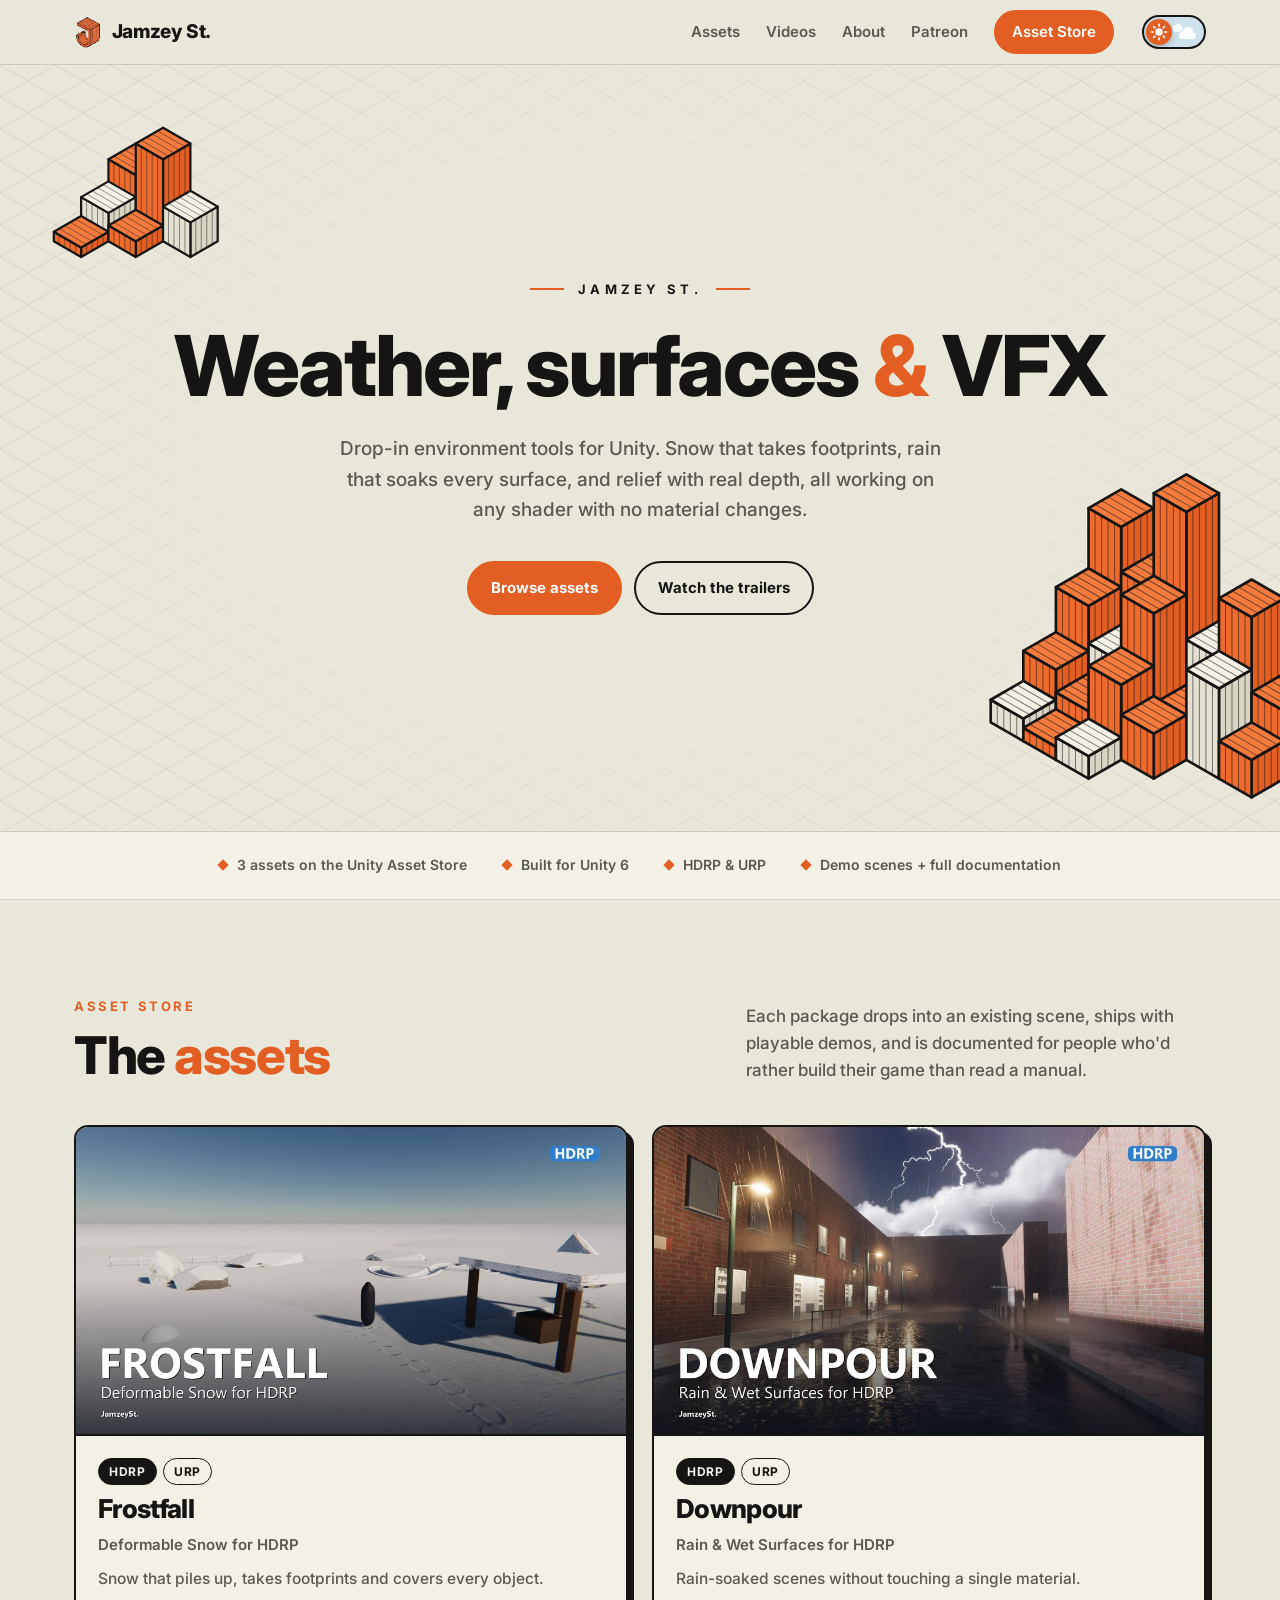
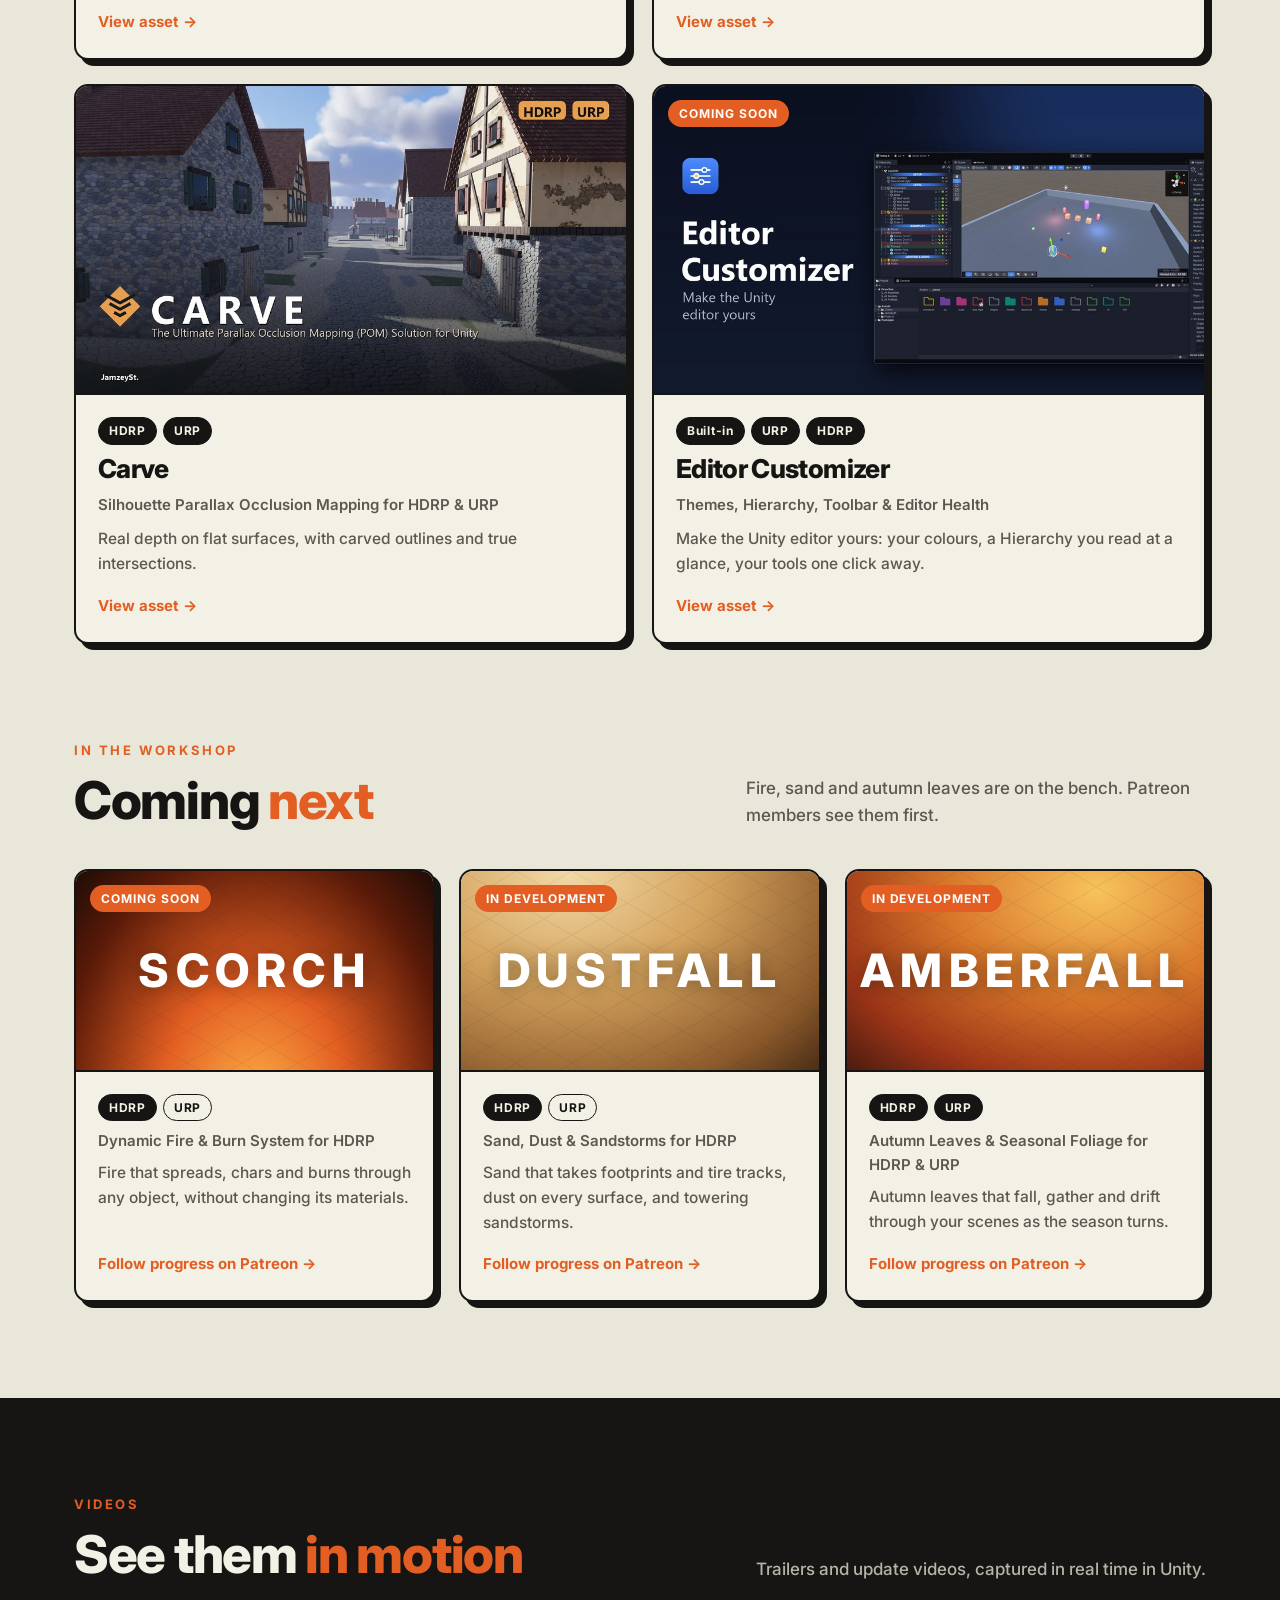
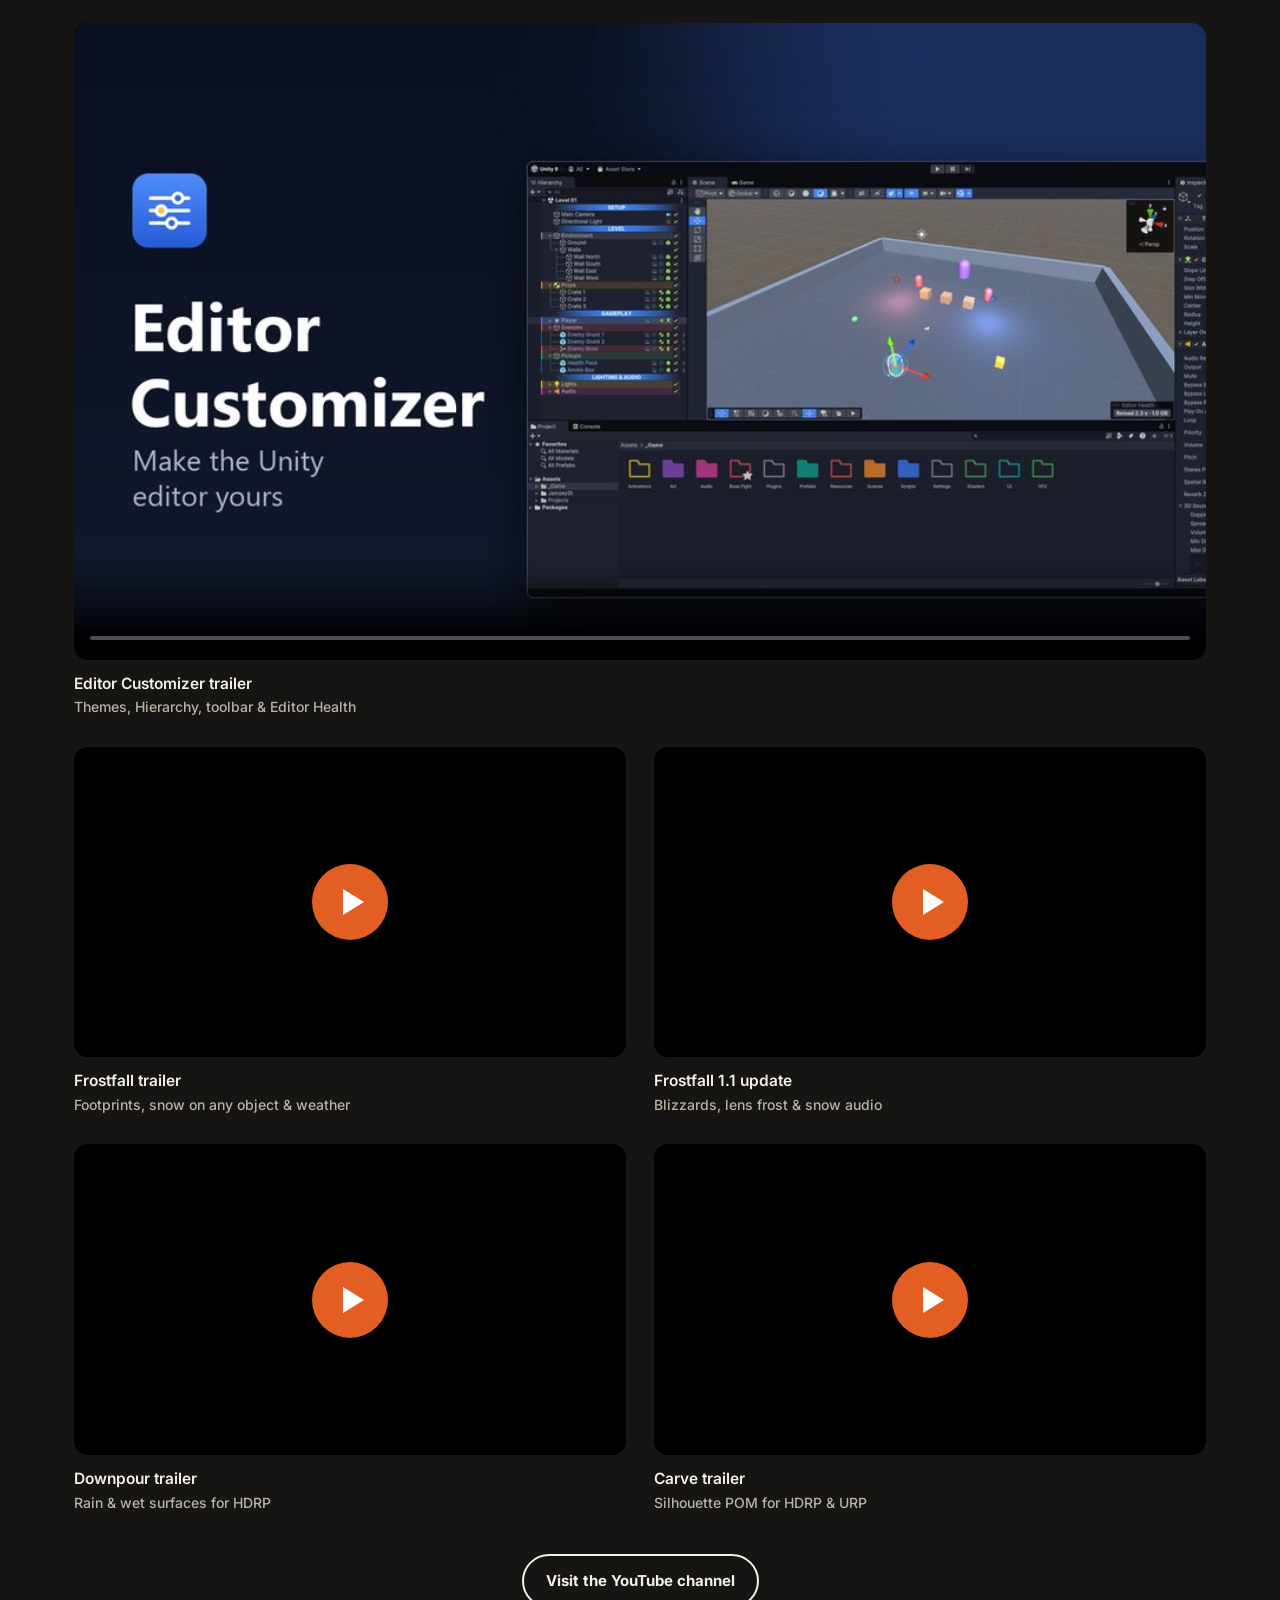
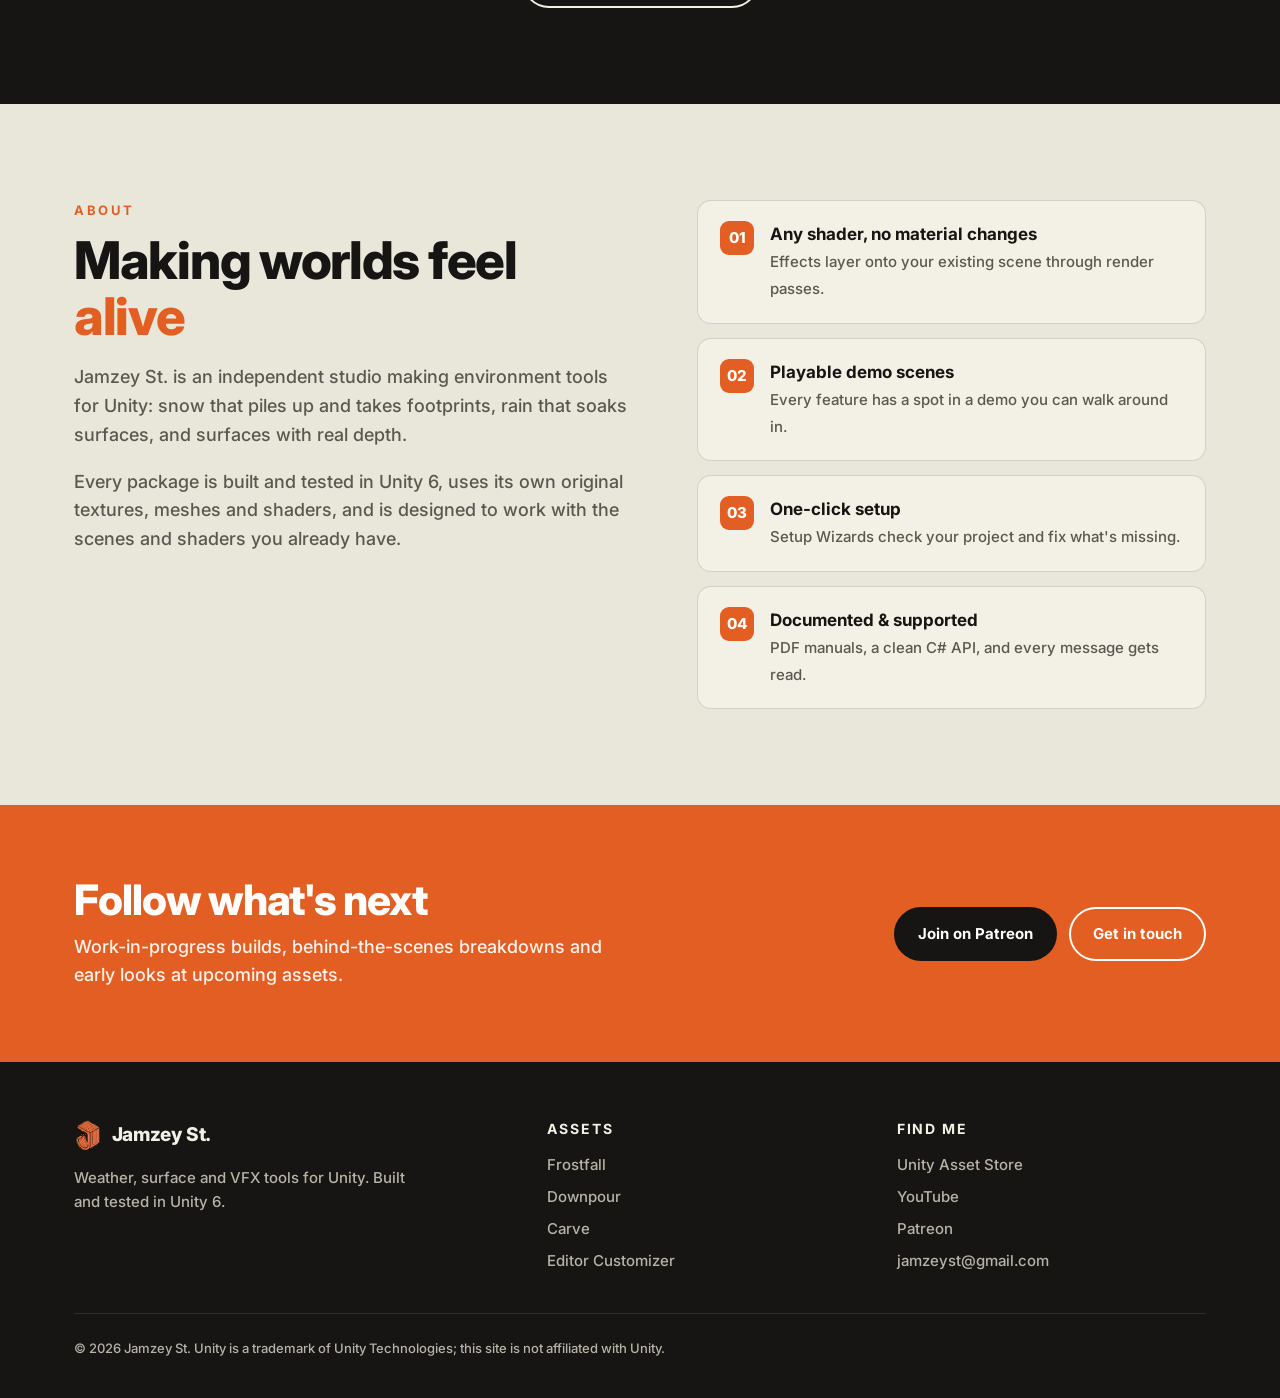
==== commit 9fdf638d: "Add night mode with an animated sun/moon toggle The current look is the light theme; night mode swap" ====
--- a/index.html
+++ b/index.html
@@ -12,11 +12,12 @@
 <meta property="og:image" content="https://0jamzey0.github.io/img/social.jpg">
 <meta name="twitter:card" content="summary_large_image">
 <meta name="theme-color" content="#E9E7DA">
+<script>try{if(localStorage.getItem("theme")==="dark"){document.documentElement.dataset.theme="dark";document.querySelector('meta[name="theme-color"]').content="#141312"}}catch(e){}</script>
 <link rel="icon" href="favicon.png">
 <link rel="preconnect" href="https://fonts.googleapis.com">
 <link rel="preconnect" href="https://fonts.gstatic.com" crossorigin>
 <link href="https://fonts.googleapis.com/css2?family=Inter:wght@500;600;700;800&display=swap" rel="stylesheet">
-<link rel="stylesheet" href="css/style.css?v=63883950">
+<link rel="stylesheet" href="css/style.css?v=4fe471a0">
 </head>
 <body>
 <header class="top">
@@ -30,6 +31,14 @@
       <a href="https://www.patreon.com/cw/JamzeyDev" target="_blank" rel="noopener">Patreon</a>
       <a class="btn btn-primary btn-small" href="https://assetstore.unity.com/publishers/100637" target="_blank" rel="noopener">Asset Store</a>
     </nav>
+    <button class="theme-toggle" type="button" aria-label="Night mode" aria-pressed="false" title="Switch to night mode">
+      <span class="tt-sky" aria-hidden="true"><i class="tt-cloud c1"></i><i class="tt-cloud c2"></i><i class="tt-star s1"></i><i class="tt-star s2"></i><i class="tt-star s3"></i><i class="tt-star s4"></i></span>
+      <span class="tt-knob" aria-hidden="true"><svg class="tt-icon" viewBox="0 0 24 24">
+        <mask id="tt-moon"><rect width="24" height="24" fill="#fff"/><circle class="tt-bite" cx="17.5" cy="7" r="6.5" fill="#000"/></mask>
+        <g mask="url(#tt-moon)"><circle class="tt-core" cx="12" cy="12" r="5"/></g>
+        <path class="tt-rays" d="M12 1.8v2.4M12 19.8v2.4M1.8 12h2.4M19.8 12h2.4M4.8 4.8l1.7 1.7M17.5 17.5l1.7 1.7M4.8 19.2l1.7-1.7M17.5 6.5l1.7-1.7"/>
+      </svg></span>
+    </button>
   </div>
 </header>
 
@@ -207,7 +216,7 @@
     <p class="fine">© 2026 Jamzey St. Unity is a trademark of Unity Technologies; this site is not affiliated with Unity.</p>
   </div>
 </footer>
-<script src="js/site.js?v=63883950"></script>
-<script src="js/grid.js?v=63883950"></script>
+<script src="js/site.js?v=4fe471a0"></script>
+<script src="js/grid.js?v=4fe471a0"></script>
 </body>
 </html>
--- a/css/style.css
+++ b/css/style.css
@@ -8,10 +8,38 @@
   --orange-hi: #F47B3D;
   --night: #161514;
   --night-2: #211F1D;
+  --cream: #F3F1E6;
+  --coal: #161514;
+  --edge: var(--ink);
+  --header: rgba(233, 231, 218, .9);
+  --bg-85: rgba(233, 231, 218, .85);
+  --bg-0: rgba(233, 231, 218, 0);
+  --grid-line: rgba(22, 21, 20, .08);
   --radius: 14px;
   --max: 1180px;
   --grid: url("data:image/svg+xml,%3Csvg xmlns='http://www.w3.org/2000/svg' width='55.43' height='32'%3E%3Cpath d='M0 0L27.71 16L55.43 0M0 32L27.71 16L55.43 32' stroke='%23161514' stroke-opacity='.07' stroke-width='1' fill='none'/%3E%3C/svg%3E");
-}
+  color-scheme: light;
+}
+
+/* night mode: same layout, swapped tokens */
+:root[data-theme="dark"] {
+  --bg: #141312;
+  --paper: #1E1C1A;
+  --ink: #F1EEE3;
+  --muted: #AAA598;
+  --line: rgba(241, 238, 227, .12);
+  --night: #0C0B0A;
+  --edge: #4A453E;
+  --header: rgba(20, 19, 18, .86);
+  --bg-85: rgba(20, 19, 18, .85);
+  --bg-0: rgba(20, 19, 18, 0);
+  --grid-line: rgba(241, 238, 227, .07);
+  --grid: url("data:image/svg+xml,%3Csvg xmlns='http://www.w3.org/2000/svg' width='55.43' height='32'%3E%3Cpath d='M0 0L27.71 16L55.43 0M0 32L27.71 16L55.43 32' stroke='%23F1EEE3' stroke-opacity='.06' stroke-width='1' fill='none'/%3E%3C/svg%3E");
+  color-scheme: dark;
+}
+:root[data-theme="dark"] .btn-primary:hover { color: var(--bg); }
+:root[data-theme="dark"] .blocks { filter: brightness(.88) saturate(.95); }
+:root[data-theme="dark"] .card .shot img, :root[data-theme="dark"] .p-hero .shot img { filter: brightness(.94); }
 
 * { box-sizing: border-box; }
 html { scroll-behavior: smooth; scroll-padding-top: 76px; }
@@ -32,7 +60,7 @@
 /* header */
 .top {
   position: sticky; top: 0; z-index: 20;
-  background: rgba(233, 231, 218, .9);
+  background: var(--header);
   backdrop-filter: blur(10px);
   border-bottom: 1px solid var(--line);
 }
@@ -44,6 +72,73 @@
 .nav a:hover { color: var(--ink); }
 .menu-btn { display: none; margin-left: auto; background: none; border: 0; padding: 8px; cursor: pointer; }
 .menu-btn span { display: block; width: 22px; height: 2px; background: var(--ink); margin: 5px 0; }
+
+/* theme toggle: sun by day, moon by night */
+.theme-toggle {
+  --ease: cubic-bezier(.68, -.35, .27, 1.35);
+  position: relative; flex: none; width: 64px; height: 34px; padding: 0; cursor: pointer;
+  border: 2px solid var(--ink); border-radius: 999px; background: #CFE3EC; overflow: hidden;
+  transition: background-color .5s, border-color .5s, transform .15s;
+  view-transition-name: theme-toggle;
+  -webkit-tap-highlight-color: transparent;
+}
+.theme-toggle:hover { transform: translateY(-1px); }
+.theme-toggle:focus-visible { outline: 3px solid var(--orange); outline-offset: 3px; }
+.tt-knob {
+  position: absolute; top: 2px; left: 2px; width: 26px; height: 26px; border-radius: 999px;
+  display: grid; place-items: center; background: var(--orange); color: #fff;
+  box-shadow: 0 2px 6px rgba(22, 21, 20, .28);
+  transition: transform .55s var(--ease), width .2s, background-color .5s;
+}
+.theme-toggle:active .tt-knob { width: 32px; }
+.tt-icon { width: 18px; height: 18px; overflow: visible; transition: transform .6s var(--ease); }
+.tt-core { fill: currentColor; transform-box: fill-box; transform-origin: center; transition: transform .55s var(--ease); }
+.tt-bite { transform: translate(13px, -13px); transition: transform .55s var(--ease); }
+.tt-rays {
+  stroke: currentColor; stroke-width: 2.2; stroke-linecap: round; fill: none;
+  transform-box: view-box; transform-origin: 12px 12px; transition: transform .55s var(--ease), opacity .3s;
+}
+.tt-sky { position: absolute; inset: 0; pointer-events: none; }
+.tt-cloud {
+  position: absolute; height: 7px; border-radius: 999px; background: #fff;
+  transition: transform .5s var(--ease), opacity .35s;
+}
+.tt-cloud::before { content: ""; position: absolute; left: 25%; bottom: 3px; width: 55%; aspect-ratio: 1; border-radius: 50%; background: inherit; }
+.tt-cloud.c1 { width: 17px; right: 8px; top: 15px; }
+.tt-cloud.c2 { width: 11px; right: 21px; top: 8px; opacity: .85; transform: scale(.9); }
+.tt-star {
+  position: absolute; width: 3px; height: 3px; border-radius: 50%; background: #F3F1E6;
+  opacity: 0; transform: translateY(8px) scale(.2); transition: transform .5s var(--ease), opacity .35s;
+}
+.tt-star.s1 { left: 9px; top: 7px; }
+.tt-star.s2 { left: 18px; top: 16px; width: 2px; height: 2px; }
+.tt-star.s3 { left: 8px; top: 20px; width: 2px; height: 2px; }
+.tt-star.s4 { left: 23px; top: 6px; width: 2px; height: 2px; }
+
+:root[data-theme="dark"] .theme-toggle { background: #1B2236; border-color: var(--edge); }
+:root[data-theme="dark"] .tt-knob { transform: translateX(30px) rotate(360deg); background: #2C2A3A; color: #F6EBC8; box-shadow: 0 0 0 2px rgba(246, 235, 200, .12), 0 0 14px rgba(246, 235, 200, .35); }
+:root[data-theme="dark"] .tt-icon { transform: rotate(-30deg); }
+:root[data-theme="dark"] .tt-core { transform: scale(1.7); }
+:root[data-theme="dark"] .tt-bite { transform: translate(0, 0); }
+:root[data-theme="dark"] .tt-rays { transform: rotate(90deg) scale(.3); opacity: 0; }
+:root[data-theme="dark"] .tt-cloud { transform: translateY(14px) scale(.6); opacity: 0; }
+:root[data-theme="dark"] .tt-star { opacity: 1; transform: none; animation: tt-twinkle 2.4s ease-in-out infinite; }
+:root[data-theme="dark"] .tt-star.s2 { transition-delay: .08s; animation-delay: .6s; }
+:root[data-theme="dark"] .tt-star.s3 { transition-delay: .14s; animation-delay: 1.3s; }
+:root[data-theme="dark"] .tt-star.s4 { transition-delay: .2s; animation-delay: 1.9s; }
+:root[data-theme="dark"] .theme-toggle:active .tt-knob { transform: translateX(24px) rotate(360deg); }
+@keyframes tt-twinkle { 50% { opacity: .25; transform: scale(.6); } }
+
+/* circular reveal when the theme changes (browsers with View Transitions) */
+::view-transition-old(root), ::view-transition-new(root) { animation: none; mix-blend-mode: normal; }
+::view-transition-old(theme-toggle) { display: none; }
+::view-transition-new(theme-toggle) { animation: none; }
+::view-transition-group(theme-toggle) { animation: none; }
+/* colour cross-fade fallback for the rest */
+html.theme-fade *:not(.theme-toggle, .theme-toggle *),
+html.theme-fade *:not(.theme-toggle, .theme-toggle *)::before {
+  transition: background-color .45s, color .45s, border-color .45s, box-shadow .45s, filter .45s !important;
+}
 
 /* buttons */
 .btn {
@@ -67,7 +162,7 @@
 .hero .wrap { position: relative; z-index: 2; text-align: center; padding-top: 110px; padding-bottom: 120px; }
 .hero::before {
   content: ""; position: absolute; inset: 0; z-index: 0;
-  background: radial-gradient(ellipse 50% 60% at 50% 50%, var(--bg) 0%, rgba(233, 231, 218, .85) 60%, rgba(233, 231, 218, 0) 100%);
+  background: radial-gradient(ellipse 50% 60% at 50% 50%, var(--bg) 0%, var(--bg-85) 60%, var(--bg-0) 100%);
 }
 .hero, .p-hero { isolation: isolate; position: relative; }
 .live-grid { background-image: none !important; }
@@ -101,12 +196,12 @@
 /* asset cards */
 .cards { display: grid; grid-template-columns: repeat(3, 1fr); gap: 24px; }
 .card {
-  background: var(--paper); border: 2px solid var(--ink); border-radius: var(--radius);
+  background: var(--paper); border: 2px solid var(--edge); border-radius: var(--radius);
   overflow: hidden; text-decoration: none; display: flex; flex-direction: column;
-  box-shadow: 6px 6px 0 var(--ink); transition: transform .18s, box-shadow .18s;
+  box-shadow: 6px 6px 0 var(--edge); transition: transform .18s, box-shadow .18s;
 }
 .card:hover { transform: translate(-3px, -3px); box-shadow: 9px 9px 0 var(--orange); }
-.card .shot { position: relative; aspect-ratio: 16 / 9; overflow: hidden; border-bottom: 2px solid var(--ink); }
+.card .shot { position: relative; aspect-ratio: 16 / 9; overflow: hidden; border-bottom: 2px solid var(--edge); }
 .cards.two { grid-template-columns: repeat(2, 1fr); }
 .card .shot .status, .teaser .status {
   position: absolute; z-index: 1; top: 14px; left: 14px; font-size: 12px; font-weight: 700; letter-spacing: .08em;
@@ -135,7 +230,7 @@
 .amberfall { --tint: radial-gradient(ellipse at 70% 10%, #F7C35C 0%, #D9772A 42%, #9A3417 78%, #4A1B10 100%); }
 
 /* videos */
-.dark { background: var(--night); color: var(--paper); }
+.dark { background: var(--night); color: var(--cream); }
 .dark .sec-head p, .dark .muted { color: #B7B3A6; }
 .videos { display: grid; grid-template-columns: repeat(2, 1fr); gap: 28px; }
 .videos.one { grid-template-columns: 1fr; max-width: 920px; margin: 0 auto; }
@@ -163,8 +258,8 @@
 .yt-frame { position: relative; aspect-ratio: 16 / 9; border-radius: var(--radius); overflow: hidden; background: #000; }
 .yt-frame iframe { position: absolute; inset: 0; width: 100%; height: 100%; border: 0; }
 .channel { margin-top: 40px; text-align: center; }
-.dark .btn-ghost { color: var(--paper); border-color: var(--paper); }
-.dark .btn-ghost:hover { background: var(--paper); color: var(--ink); }
+.dark .btn-ghost { color: var(--cream); border-color: var(--cream); }
+.dark .btn-ghost:hover { background: var(--cream); color: var(--coal); }
 
 /* about */
 .about { display: grid; grid-template-columns: 1.1fr 1fr; gap: 64px; align-items: start; }
@@ -181,16 +276,16 @@
 .band .wrap { display: flex; align-items: center; justify-content: space-between; gap: 32px; flex-wrap: wrap; }
 .band h2 { font-size: clamp(28px, 3.6vw, 42px); }
 .band p { margin-top: 10px; font-size: 18px; opacity: .92; max-width: 560px; }
-.band .btn { background: var(--ink); border-color: var(--ink); color: #fff; }
-.band .btn:hover { background: #fff; color: var(--ink); border-color: #fff; }
+.band .btn { background: var(--coal); border-color: var(--coal); color: #fff; }
+.band .btn:hover { background: #fff; color: var(--coal); border-color: #fff; }
 .band .btn-ghost { background: transparent; border-color: #fff; }
 
 /* footer */
 footer { background: var(--night); color: #B7B3A6; padding: 56px 0 40px; font-size: 15px; }
 footer .wrap { display: grid; grid-template-columns: 1.4fr 1fr 1fr; gap: 40px; }
-footer .brand { color: var(--paper); }
+footer .brand { color: var(--cream); }
 footer .brand img { filter: none; }
-footer h4 { color: var(--paper); margin: 0 0 12px; font-size: 14px; letter-spacing: .14em; text-transform: uppercase; }
+footer h4 { color: var(--cream); margin: 0 0 12px; font-size: 14px; letter-spacing: .14em; text-transform: uppercase; }
 footer ul { list-style: none; margin: 0; padding: 0; display: grid; gap: 8px; }
 footer a { text-decoration: none; }
 footer a:hover { color: var(--orange-hi); }
@@ -207,7 +302,7 @@
 .p-hero .lead { margin-top: 18px; color: var(--muted); font-size: 17.5px; }
 .p-hero .chips { margin-top: 22px; }
 .p-hero .cta { display: flex; gap: 12px; flex-wrap: wrap; margin-top: 30px; }
-.p-hero .shot { border: 2px solid var(--ink); border-radius: var(--radius); overflow: hidden; box-shadow: 10px 10px 0 var(--ink); }
+.p-hero .shot { border: 2px solid var(--edge); border-radius: var(--radius); overflow: hidden; box-shadow: 10px 10px 0 var(--edge); }
 
 .features { display: grid; grid-template-columns: repeat(3, 1fr); gap: 20px; }
 .feature { background: var(--paper); border: 1.5px solid var(--line); border-radius: var(--radius); padding: 26px; }
@@ -247,9 +342,10 @@
   .wrap { padding: 0 16px; }
   section { padding: 64px 0; }
   .menu-btn { display: block; }
+  .top .wrap { gap: 14px; }
   .nav {
     display: none; position: absolute; top: 64px; left: 0; right: 0; flex-direction: column; align-items: stretch;
-    gap: 0; background: var(--paper); border-bottom: 2px solid var(--ink); padding: 8px 16px 16px;
+    gap: 0; background: var(--paper); border-bottom: 2px solid var(--edge); padding: 8px 16px 16px;
   }
   .nav.open { display: flex; }
   .nav a { padding: 12px 0; font-size: 17px; border-bottom: 1px solid var(--line); }
@@ -258,9 +354,9 @@
   .blocks-right { width: 260px; right: 50%; margin-right: -130px; bottom: 20px; }
   .cards, .cards.two, .features, .videos, .specs { grid-template-columns: 1fr; }
   .gallery { grid-template-columns: 1fr 1fr; }
-  .card { box-shadow: 4px 4px 0 var(--ink); }
+  .card { box-shadow: 4px 4px 0 var(--edge); }
   .p-hero { padding: 40px 0 56px; }
-  .p-hero .shot { box-shadow: 6px 6px 0 var(--ink); }
+  .p-hero .shot { box-shadow: 6px 6px 0 var(--edge); }
   footer .wrap { grid-template-columns: 1fr; }
 }
 @media (prefers-reduced-motion: reduce) {
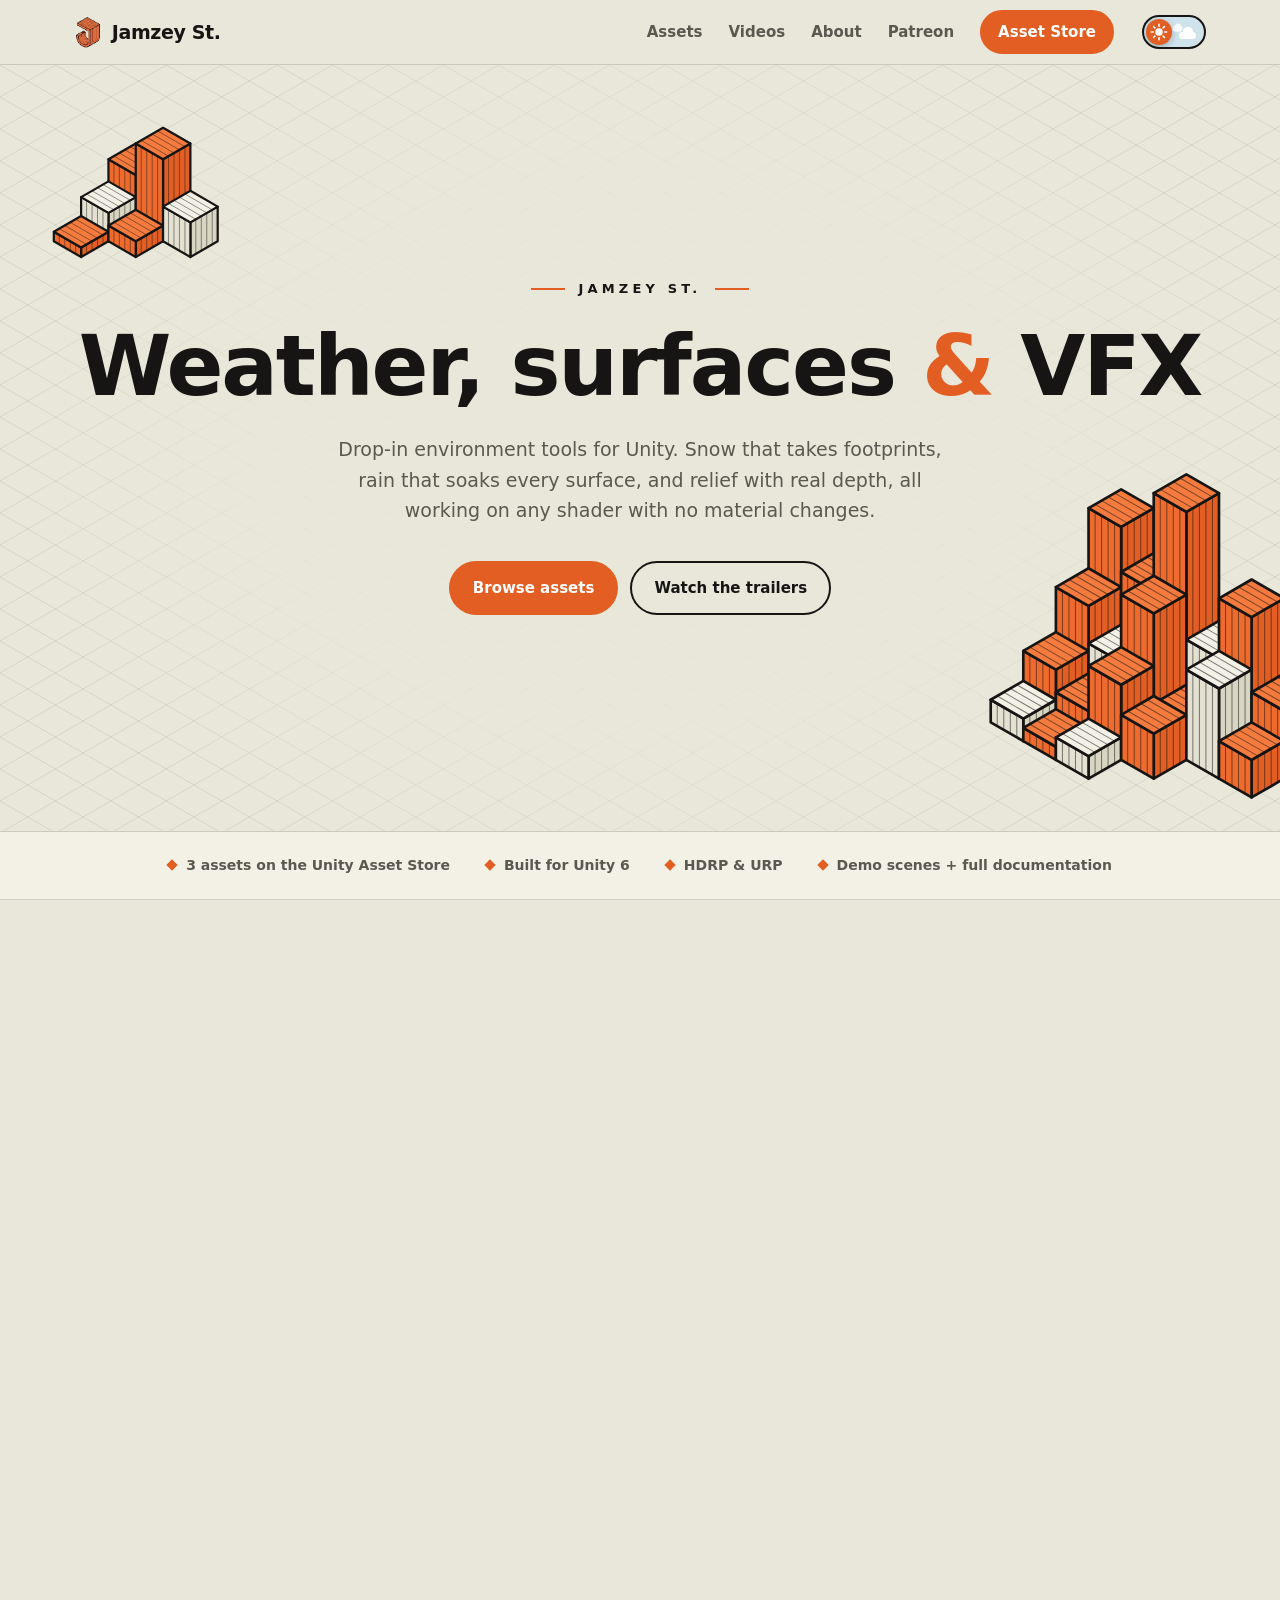
==== commit 7b2628f7: "Improve performance and mobile layout - Convert screenshots/cards to WebP, self-host Inter font - La" ====
--- a/index.html
+++ b/index.html
@@ -14,15 +14,14 @@
 <meta name="theme-color" content="#E9E7DA">
 <script>try{if(localStorage.getItem("theme")==="dark"){document.documentElement.dataset.theme="dark";document.querySelector('meta[name="theme-color"]').content="#141312"}}catch(e){}</script>
 <link rel="icon" href="favicon.png">
-<link rel="preconnect" href="https://fonts.googleapis.com">
-<link rel="preconnect" href="https://fonts.gstatic.com" crossorigin>
-<link href="https://fonts.googleapis.com/css2?family=Inter:wght@500;600;700;800&display=swap" rel="stylesheet">
-<link rel="stylesheet" href="css/style.css?v=4fe471a0">
+<link rel="preload" href="fonts/inter-latin.woff2" as="font" type="font/woff2" crossorigin>
+<link rel="stylesheet" href="css/style.css?v=65f559f1">
 </head>
 <body>
+<a class="skip" href="#main">Skip to content</a>
 <header class="top">
   <div class="wrap">
-    <a class="brand" href="index.html"><img src="img/mark.png" alt="" width="28" height="34">Jamzey St.</a>
+    <a class="brand" href="index.html"><img src="img/mark.webp" alt="" width="28" height="34" decoding="async">Jamzey St.</a>
     <button class="menu-btn" aria-label="Menu" aria-expanded="false"><span></span><span></span><span></span></button>
     <nav class="nav">
       <a href="index.html#assets">Assets</a>
@@ -42,10 +41,10 @@
   </div>
 </header>
 
-<main>
+<main id="main">
 <section class="hero">
-  <img class="blocks blocks-left" src="img/blocks-left.svg" alt="">
-  <img class="blocks blocks-right" src="img/blocks-right.svg" alt="">
+  <img class="blocks blocks-left" src="img/blocks-left.svg" alt="" width="345" height="274" decoding="async">
+  <img class="blocks blocks-right" src="img/blocks-right.svg" alt="" width="566" height="562" decoding="async">
   <div class="wrap">
     <span class="eyebrow">Jamzey St.</span>
     <h1>Weather, surfaces <em>&amp;</em> VFX</h1>
@@ -73,7 +72,7 @@
     </div>
     <div class="cards two">
 <a class="card" href="frostfall.html">
-  <div class="shot"><img src="img/frostfall/card.jpg" alt="Frostfall" loading="lazy" width="960" height="540"></div>
+  <div class="shot"><img src="img/frostfall/card.webp" alt="Frostfall" loading="lazy" decoding="async" width="960" height="540"></div>
   <div class="body">
     <div class="chips"><span class="chip on">HDRP</span><span class="chip">URP</span></div>
     <h3>Frostfall</h3>
@@ -82,7 +81,7 @@
     <span class="more">View asset →</span>
   </div>
 </a><a class="card" href="downpour.html">
-  <div class="shot"><img src="img/downpour/card.jpg" alt="Downpour" loading="lazy" width="960" height="540"></div>
+  <div class="shot"><img src="img/downpour/card.webp" alt="Downpour" loading="lazy" decoding="async" width="960" height="540"></div>
   <div class="body">
     <div class="chips"><span class="chip on">HDRP</span><span class="chip">URP</span></div>
     <h3>Downpour</h3>
@@ -91,7 +90,7 @@
     <span class="more">View asset →</span>
   </div>
 </a><a class="card" href="carve.html">
-  <div class="shot"><img src="img/carve/card.jpg" alt="Carve" loading="lazy" width="960" height="540"></div>
+  <div class="shot"><img src="img/carve/card.webp" alt="Carve" loading="lazy" decoding="async" width="960" height="540"></div>
   <div class="body">
     <div class="chips"><span class="chip on">HDRP</span><span class="chip on">URP</span></div>
     <h3>Carve</h3>
@@ -100,7 +99,7 @@
     <span class="more">View asset →</span>
   </div>
 </a><a class="card" href="editor-customizer.html">
-  <div class="shot"><span class="status">Coming soon</span><img src="img/editor-customizer/card.jpg" alt="Editor Customizer" loading="lazy" width="960" height="540"></div>
+  <div class="shot"><span class="status">Coming soon</span><img src="img/editor-customizer/card.webp" alt="Editor Customizer" loading="lazy" decoding="async" width="960" height="540"></div>
   <div class="body">
     <div class="chips"><span class="chip on">Built-in</span><span class="chip on">URP</span><span class="chip on">HDRP</span></div>
     <h3>Editor Customizer</h3>
@@ -156,7 +155,7 @@
       <p>Trailers and update videos, captured in real time in Unity.</p>
     </div>
     <div class="videos lead-wide">
-<figure class="video"><div class="yt-frame"><video controls preload="none" playsinline poster="img/editor-customizer/card.jpg" aria-label="Editor Customizer trailer"><source src="video/editor-customizer-trailer.mp4" type="video/mp4"></video></div><figcaption>Editor Customizer trailer<small>Themes, Hierarchy, toolbar &amp; Editor Health</small></figcaption></figure><figure class="video"><button class="yt" data-id="mgwcO4EGvC0" aria-label="Play Frostfall trailer"><span class="play"></span></button><figcaption>Frostfall trailer<small>Footprints, snow on any object &amp; weather</small></figcaption></figure><figure class="video"><button class="yt" data-id="962PG-I17fs" aria-label="Play Frostfall 1.1 update"><span class="play"></span></button><figcaption>Frostfall 1.1 update<small>Blizzards, lens frost &amp; snow audio</small></figcaption></figure><figure class="video"><button class="yt" data-id="Shq2jn_EiPQ" aria-label="Play Downpour trailer"><span class="play"></span></button><figcaption>Downpour trailer<small>Rain &amp; wet surfaces for HDRP</small></figcaption></figure><figure class="video"><button class="yt" data-id="LmxFYLq_1uU" aria-label="Play Carve trailer"><span class="play"></span></button><figcaption>Carve trailer<small>Silhouette POM for HDRP &amp; URP</small></figcaption></figure>
+<figure class="video"><div class="yt-frame"><video controls preload="none" playsinline poster="img/editor-customizer/card.webp" aria-label="Editor Customizer trailer"><source src="video/editor-customizer-trailer.mp4" type="video/mp4"></video></div><figcaption>Editor Customizer trailer<small>Themes, Hierarchy, toolbar &amp; Editor Health</small></figcaption></figure><figure class="video"><button class="yt" data-id="mgwcO4EGvC0" aria-label="Play Frostfall trailer"><span class="play"></span></button><figcaption>Frostfall trailer<small>Footprints, snow on any object &amp; weather</small></figcaption></figure><figure class="video"><button class="yt" data-id="962PG-I17fs" aria-label="Play Frostfall 1.1 update"><span class="play"></span></button><figcaption>Frostfall 1.1 update<small>Blizzards, lens frost &amp; snow audio</small></figcaption></figure><figure class="video"><button class="yt" data-id="Shq2jn_EiPQ" aria-label="Play Downpour trailer"><span class="play"></span></button><figcaption>Downpour trailer<small>Rain &amp; wet surfaces for HDRP</small></figcaption></figure><figure class="video"><button class="yt" data-id="LmxFYLq_1uU" aria-label="Play Carve trailer"><span class="play"></span></button><figcaption>Carve trailer<small>Silhouette POM for HDRP &amp; URP</small></figcaption></figure>
     </div>
     <div class="channel"><a class="btn btn-ghost" href="https://www.youtube.com/@Jamzey-Dev" target="_blank" rel="noopener">Visit the YouTube channel</a></div>
   </div>
@@ -197,7 +196,7 @@
 <footer>
   <div class="wrap">
     <div>
-      <a class="brand" href="index.html"><img src="img/mark.png" alt="" width="28" height="34">Jamzey St.</a>
+      <a class="brand" href="index.html"><img src="img/mark.webp" alt="" width="28" height="34" decoding="async">Jamzey St.</a>
       <p class="blurb">Weather, surface and VFX tools for Unity. Built and tested in Unity 6.</p>
     </div>
     <div>
@@ -216,7 +215,7 @@
     <p class="fine">© 2026 Jamzey St. Unity is a trademark of Unity Technologies; this site is not affiliated with Unity.</p>
   </div>
 </footer>
-<script src="js/site.js?v=4fe471a0"></script>
-<script src="js/grid.js?v=4fe471a0"></script>
+<script src="js/site.js?v=65f559f1"></script>
+<script src="js/grid.js?v=65f559f1"></script>
 </body>
 </html>
--- a/css/style.css
+++ b/css/style.css
@@ -1,3 +1,8 @@
+@font-face {
+  font-family: Inter; font-style: normal; font-weight: 500 800; font-display: swap;
+  src: url("../fonts/inter-latin.woff2") format("woff2");
+  unicode-range: U+0000-00FF, U+0131, U+0152-0153, U+02BB-02BC, U+02C6, U+02DA, U+02DC, U+2000-206F, U+20AC, U+2122, U+2191, U+2193, U+2212, U+2215, U+FEFF, U+FFFD;
+}
 :root {
   --bg: #E9E7DA;
   --paper: #F3F1E6;
@@ -42,15 +47,22 @@
 :root[data-theme="dark"] .card .shot img, :root[data-theme="dark"] .p-hero .shot img { filter: brightness(.94); }
 
 * { box-sizing: border-box; }
-html { scroll-behavior: smooth; scroll-padding-top: 76px; }
+html { scroll-behavior: smooth; scroll-padding-top: 76px; -webkit-text-size-adjust: 100%; text-size-adjust: 100%; }
 body {
   margin: 0;
   background: var(--bg);
   color: var(--ink);
   font: 500 17px/1.6 Inter, "Segoe UI", system-ui, sans-serif;
   -webkit-font-smoothing: antialiased;
-  overflow-x: hidden;
-}
+  overflow-x: clip;
+  text-rendering: optimizeSpeed;
+}
+h1, h2, h3 { text-wrap: balance; }
+p { text-wrap: pretty; }
+.skip { position: absolute; left: 12px; top: -60px; z-index: 50; background: var(--orange); color: #fff; padding: 10px 16px; border-radius: 8px; font-weight: 700; text-decoration: none; }
+.skip:focus { top: 10px; }
+a:focus-visible, button:focus-visible { outline: 3px solid var(--orange); outline-offset: 3px; border-radius: 6px; }
+
 img { max-width: 100%; height: auto; display: block; }
 a { color: inherit; }
 h1, h2, h3 { line-height: 1.08; letter-spacing: -.025em; margin: 0; font-weight: 800; }
@@ -61,7 +73,7 @@
 .top {
   position: sticky; top: 0; z-index: 20;
   background: var(--header);
-  backdrop-filter: blur(10px);
+  -webkit-backdrop-filter: blur(10px); backdrop-filter: blur(10px);
   border-bottom: 1px solid var(--line);
 }
 .top .wrap { display: flex; align-items: center; gap: 28px; height: 64px; }
@@ -147,7 +159,7 @@
   font-weight: 700; font-size: 15px; text-decoration: none;
   border: 2px solid var(--ink); transition: transform .15s, background .15s, color .15s;
 }
-.btn:hover { transform: translateY(-2px); }
+@media (hover: hover) { .btn:hover { transform: translateY(-2px); } }
 .btn-primary { background: var(--orange); border-color: var(--orange); color: #fff; }
 .btn-primary:hover { background: var(--ink); border-color: var(--ink); }
 .btn-ghost { background: transparent; color: var(--ink); }
@@ -155,7 +167,8 @@
 .btn-small { padding: 8px 16px; font-size: 14px; }
 .btn-soon { background: var(--paper); color: var(--muted); border: 2px dashed var(--muted); cursor: default; }
 .btn-soon:hover { transform: none; }
-.nav .btn-primary { color: #fff; }
+.nav .btn-primary, .nav .btn-primary:hover { color: #fff; }
+:root[data-theme="dark"] .nav .btn-primary:hover { color: var(--bg); }
 
 /* hero */
 .hero { position: relative; overflow: hidden; background: var(--bg) var(--grid); border-bottom: 1px solid var(--line); }
@@ -174,7 +187,7 @@
   font-weight: 700; font-size: 13px; letter-spacing: .32em; text-transform: uppercase;
 }
 .eyebrow::before, .eyebrow::after { content: ""; width: 34px; height: 2px; background: var(--orange); }
-.hero h1 { font-size: clamp(40px, 7vw, 84px); margin-top: 22px; }
+.hero h1 { font-size: clamp(36px, 7vw, 84px); margin-top: 22px; }
 .hero h1 em, h2 em { font-style: normal; color: var(--orange); }
 .hero .lead { max-width: 620px; margin: 22px auto 0; font-size: 19px; color: var(--muted); }
 .hero .cta { display: flex; gap: 12px; justify-content: center; flex-wrap: wrap; margin-top: 36px; }
@@ -188,6 +201,10 @@
 
 /* sections */
 section { padding: 96px 0; }
+section:not(.hero):not(.p-hero) { content-visibility: auto; contain-intrinsic-size: auto 640px; }
+.card .shot img, .gallery img { background: var(--line); }
+.card, .gallery button { -webkit-tap-highlight-color: transparent; }
+
 .sec-head { display: flex; align-items: end; justify-content: space-between; gap: 24px; margin-bottom: 40px; flex-wrap: wrap; }
 .sec-head h2 { font-size: clamp(32px, 4.4vw, 52px); }
 .sec-head p { color: var(--muted); max-width: 460px; }
@@ -200,7 +217,7 @@
   overflow: hidden; text-decoration: none; display: flex; flex-direction: column;
   box-shadow: 6px 6px 0 var(--edge); transition: transform .18s, box-shadow .18s;
 }
-.card:hover { transform: translate(-3px, -3px); box-shadow: 9px 9px 0 var(--orange); }
+@media (hover: hover) { .card:hover { transform: translate(-3px, -3px); box-shadow: 9px 9px 0 var(--orange); } }
 .card .shot { position: relative; aspect-ratio: 16 / 9; overflow: hidden; border-bottom: 2px solid var(--edge); }
 .cards.two { grid-template-columns: repeat(2, 1fr); }
 .card .shot .status, .teaser .status {
@@ -209,7 +226,7 @@
 }
 .card .shot .status { background: var(--orange); color: #fff; }
 .card .shot img { width: 100%; height: 100%; object-fit: cover; transition: transform .4s; }
-.card:hover .shot img { transform: scale(1.04); }
+@media (hover: hover) { .card:hover .shot img { transform: scale(1.04); } }
 .card .body { padding: 22px 22px 24px; display: flex; flex-direction: column; gap: 10px; flex: 1; }
 .card h3 { font-size: 26px; }
 .card .tag { font-weight: 600; color: var(--muted); font-size: 15px; }
@@ -253,7 +270,7 @@
   border-radius: 50%; background: var(--orange); display: grid; place-items: center;
   box-shadow: 0 8px 30px rgba(0, 0, 0, .4); transition: transform .18s;
 }
-.yt:hover .play { transform: scale(1.1); }
+@media (hover: hover) { .yt:hover .play { transform: scale(1.1); } }
 .yt .play::before { content: ""; margin-left: 6px; border-style: solid; border-width: 13px 0 13px 21px; border-color: transparent transparent transparent #fff; }
 .yt-frame { position: relative; aspect-ratio: 16 / 9; border-radius: var(--radius); overflow: hidden; background: #000; }
 .yt-frame iframe { position: absolute; inset: 0; width: 100%; height: 100%; border: 0; }
@@ -311,9 +328,9 @@
 .feature ul { margin: 14px 0 0; padding-left: 18px; color: var(--muted); font-size: 15.5px; display: grid; gap: 6px; }
 
 .gallery { display: grid; grid-template-columns: repeat(4, 1fr); gap: 14px; }
-.gallery button { padding: 0; border: 0; border-radius: 10px; overflow: hidden; cursor: zoom-in; background: #000; aspect-ratio: 16 / 9; }
+.gallery button { display: block; width: 100%; padding: 0; border: 0; border-radius: 10px; overflow: hidden; cursor: zoom-in; background: #000; aspect-ratio: 16 / 9; }
 .gallery img { width: 100%; height: 100%; object-fit: cover; transition: transform .3s, opacity .3s; }
-.gallery button:hover img { transform: scale(1.05); opacity: .9; }
+@media (hover: hover) { .gallery button:hover img { transform: scale(1.05); opacity: .9; } }
 
 .specs { display: grid; grid-template-columns: 1fr 1fr; gap: 0 48px; border-top: 2px solid var(--ink); }
 .specs div { display: flex; justify-content: space-between; gap: 20px; padding: 16px 0; border-bottom: 1px solid var(--line); font-size: 16px; }
@@ -339,6 +356,32 @@
 }
 @media (max-width: 720px) {
   body { font-size: 16px; }
+  .top { -webkit-backdrop-filter: none; backdrop-filter: none; background: var(--bg); }
+  .top .wrap { height: 58px; }
+  .nav { top: 58px; }
+  html { scroll-padding-top: 66px; }
+  .menu-btn { padding: 12px; margin-right: -8px; }
+  .brand { font-size: 17px; }
+  .hero .lead { font-size: 17px; }
+  .hero .cta { flex-direction: column; align-items: stretch; padding: 0 8px; }
+  .hero .cta .btn, .p-hero .cta .btn { justify-content: center; }
+  .p-hero .cta { flex-direction: column; align-items: stretch; }
+  .facts { display: grid; grid-template-columns: 1fr 1fr; gap: 12px 16px; padding: 18px 16px; }
+  .facts span { font-size: 13px; align-items: flex-start; }
+  .facts span::before { margin-top: 6px; flex: none; }
+  .sec-head { margin-bottom: 28px; gap: 12px; }
+  .card .body { padding: 18px 18px 20px; }
+  .card h3 { font-size: 23px; }
+  .videos { gap: 22px; }
+  .yt .play { width: 64px; height: 64px; margin: -32px 0 0 -32px; }
+  .promise { padding: 16px 18px; }
+  .band { padding: 52px 0; }
+  .band .cta .btn { flex: 1 1 100%; justify-content: center; }
+  .specs div { padding: 14px 0; font-size: 15px; }
+  .lb-btn { width: 42px; height: 42px; }
+  .lb-prev { left: 6px; } .lb-next { right: 6px; }
+  dialog.lightbox img { max-width: 100vw; border-radius: 0; }
+  .gallery { gap: 10px; }
   .wrap { padding: 0 16px; }
   section { padding: 64px 0; }
   .menu-btn { display: block; }
@@ -360,5 +403,5 @@
   footer .wrap { grid-template-columns: 1fr; }
 }
 @media (prefers-reduced-motion: reduce) {
-  * { transition: none !important; scroll-behavior: auto !important; }
-}
+  * { transition: none !important; animation: none !important; scroll-behavior: auto !important; }
+}
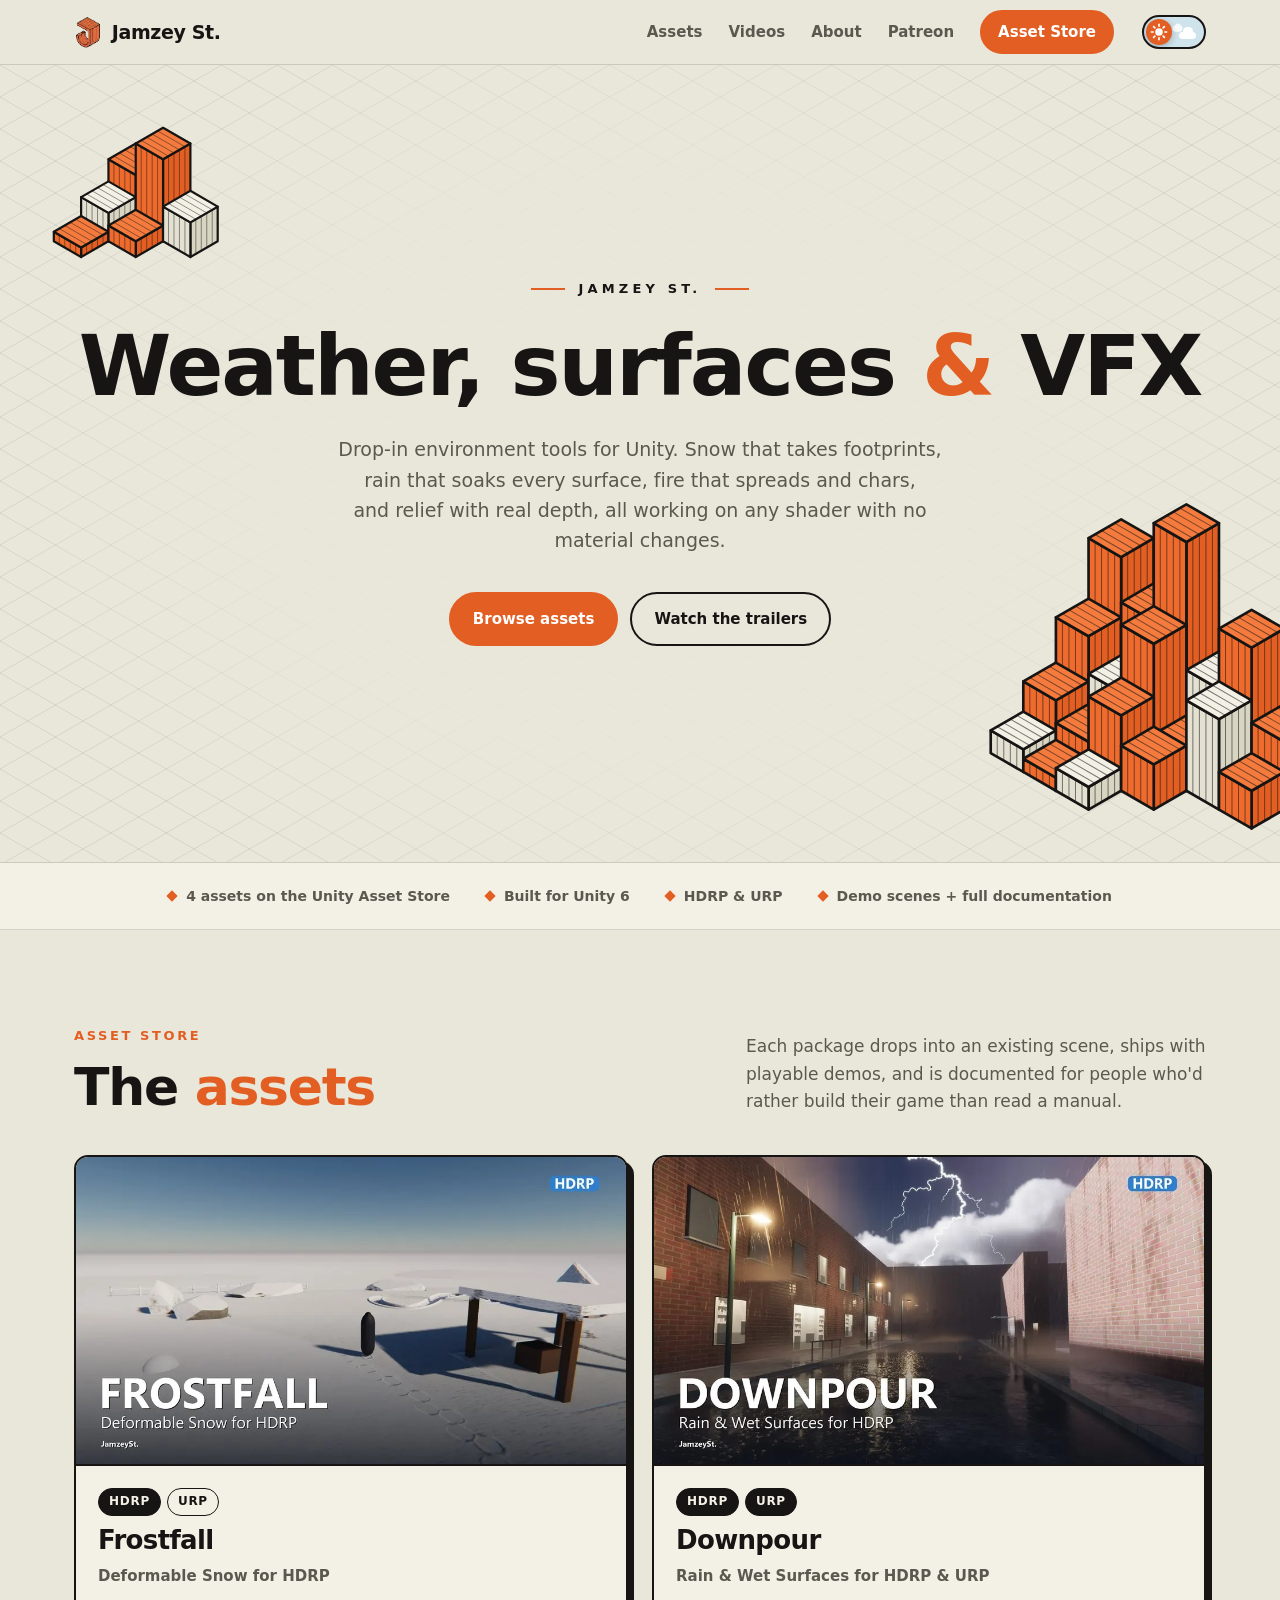
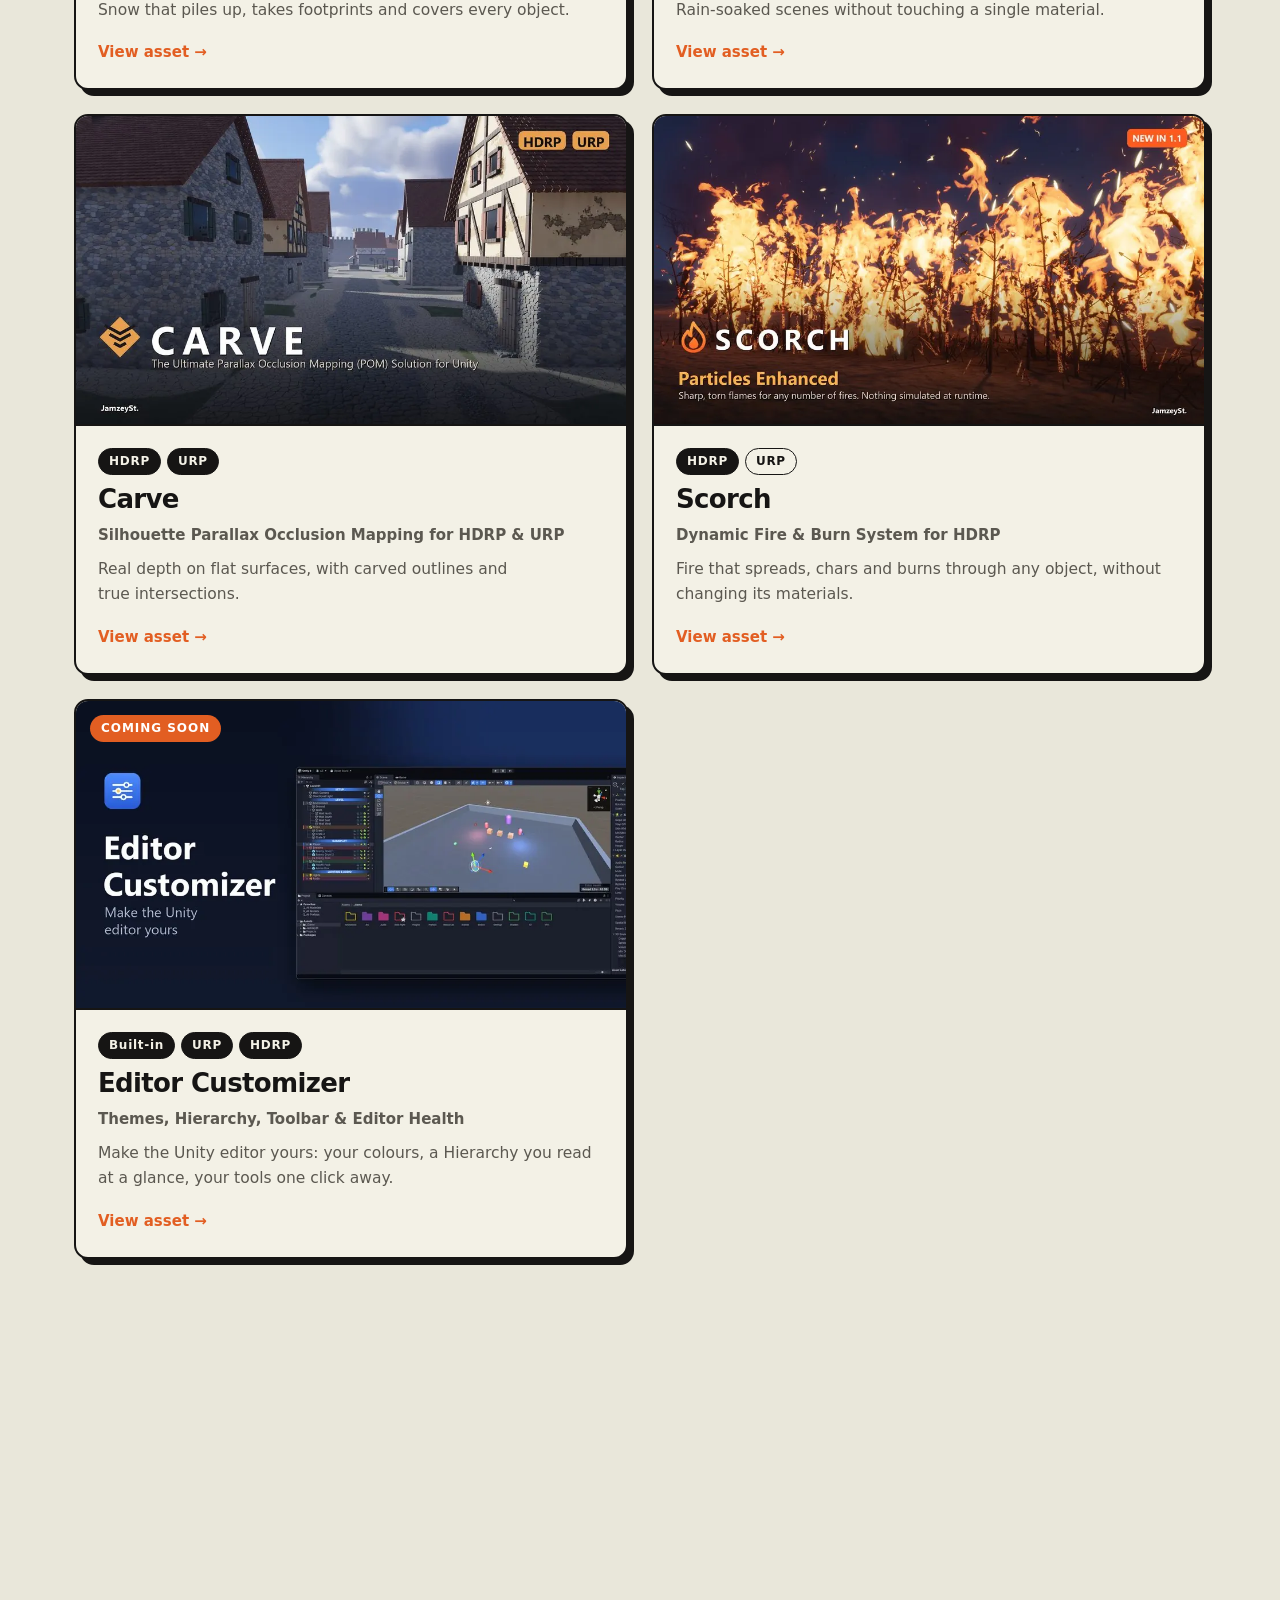
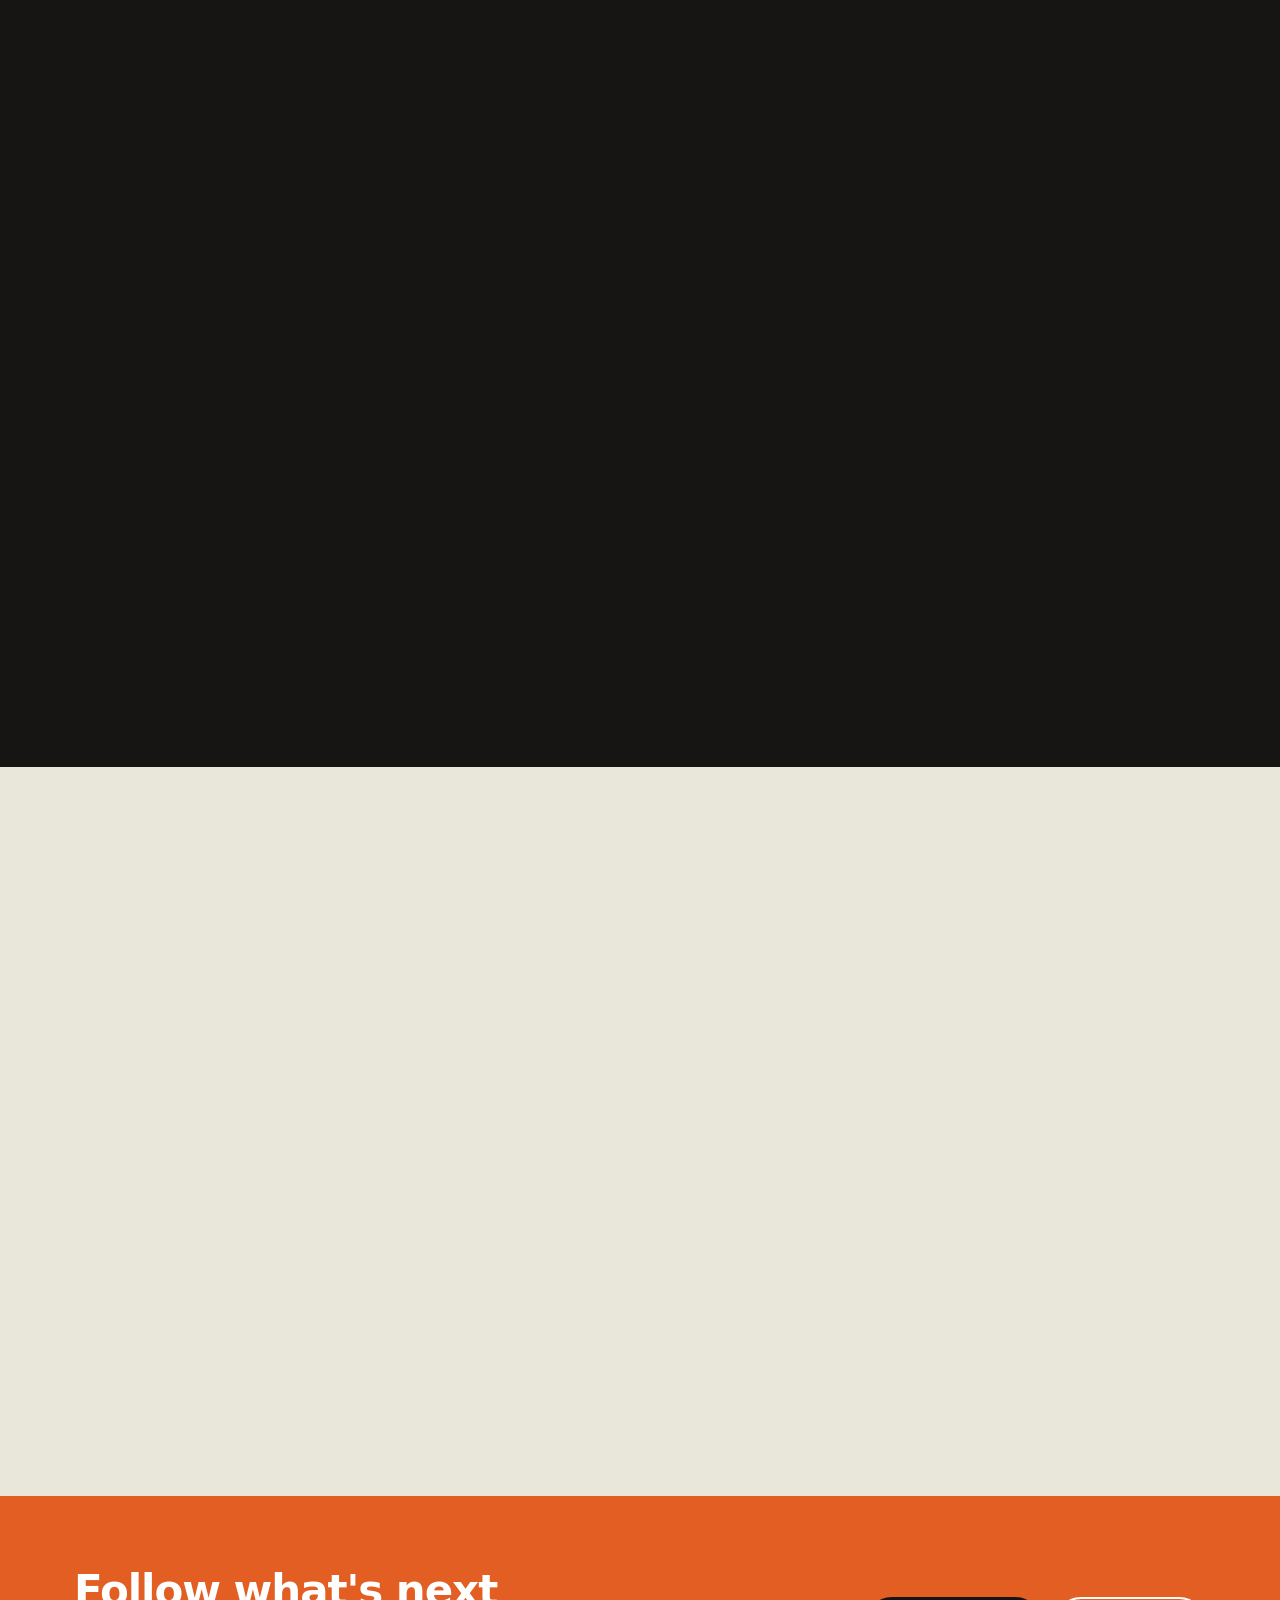
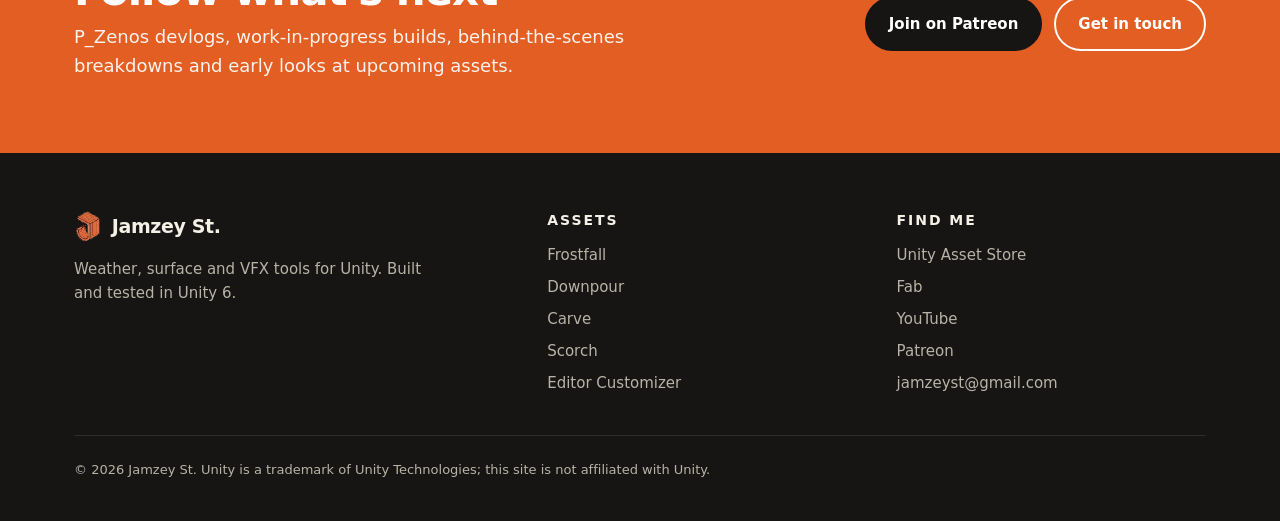
==== commit bb754c70: "Add Scorch page, Downpour and Carve 1.1, Fab link and P_Zenos teaser - Scorch moves from Coming next" ====
--- a/index.html
+++ b/index.html
@@ -4,9 +4,9 @@
 <meta charset="utf-8">
 <meta name="viewport" content="width=device-width, initial-scale=1">
 <title>Jamzey St. · Weather, surfaces &amp; VFX for Unity</title>
-<meta name="description" content="Drop-in environment tools for Unity: deformable snow, rain and wet surfaces, and silhouette parallax occlusion mapping for HDRP and URP.">
+<meta name="description" content="Drop-in environment tools for Unity: deformable snow, rain and wet surfaces, spreading fire, and silhouette parallax occlusion mapping for HDRP and URP.">
 <meta property="og:title" content="Jamzey St. · Weather, surfaces &amp; VFX for Unity">
-<meta property="og:description" content="Drop-in environment tools for Unity: deformable snow, rain and wet surfaces, and silhouette parallax occlusion mapping for HDRP and URP.">
+<meta property="og:description" content="Drop-in environment tools for Unity: deformable snow, rain and wet surfaces, spreading fire, and silhouette parallax occlusion mapping for HDRP and URP.">
 <meta property="og:type" content="website">
 <meta property="og:url" content="https://0jamzey0.github.io/">
 <meta property="og:image" content="https://0jamzey0.github.io/img/social.jpg">
@@ -15,7 +15,7 @@
 <script>try{if(localStorage.getItem("theme")==="dark"){document.documentElement.dataset.theme="dark";document.querySelector('meta[name="theme-color"]').content="#141312"}}catch(e){}</script>
 <link rel="icon" href="favicon.png">
 <link rel="preload" href="fonts/inter-latin.woff2" as="font" type="font/woff2" crossorigin>
-<link rel="stylesheet" href="css/style.css?v=65f559f1">
+<link rel="stylesheet" href="css/style.css?v=8019efc3">
 </head>
 <body>
 <a class="skip" href="#main">Skip to content</a>
@@ -49,7 +49,7 @@
     <span class="eyebrow">Jamzey St.</span>
     <h1>Weather, surfaces <em>&amp;</em> VFX</h1>
     <p class="lead">Drop-in environment tools for Unity. Snow that takes footprints, rain that soaks every surface,
-      and relief with real depth, all working on any shader with no material changes.</p>
+      fire that spreads and chars, and relief with real depth, all working on any shader with no material changes.</p>
     <div class="cta">
       <a class="btn btn-primary" href="#assets">Browse assets</a>
       <a class="btn btn-ghost" href="#videos">Watch the trailers</a>
@@ -57,7 +57,7 @@
   </div>
 </section>
 <div class="facts">
-  <span>3 assets on the Unity Asset Store</span>
+  <span>4 assets on the Unity Asset Store</span>
   <span>Built for Unity 6</span>
   <span>HDRP &amp; URP</span>
   <span>Demo scenes + full documentation</span>
@@ -83,9 +83,9 @@
 </a><a class="card" href="downpour.html">
   <div class="shot"><img src="img/downpour/card.webp" alt="Downpour" loading="lazy" decoding="async" width="960" height="540"></div>
   <div class="body">
-    <div class="chips"><span class="chip on">HDRP</span><span class="chip">URP</span></div>
+    <div class="chips"><span class="chip on">HDRP</span><span class="chip on">URP</span></div>
     <h3>Downpour</h3>
-    <span class="tag">Rain &amp; Wet Surfaces for HDRP</span>
+    <span class="tag">Rain &amp; Wet Surfaces for HDRP &amp; URP</span>
     <p>Rain-soaked scenes without touching a single material.</p>
     <span class="more">View asset →</span>
   </div>
@@ -98,6 +98,15 @@
     <p>Real depth on flat surfaces, with carved outlines and true intersections.</p>
     <span class="more">View asset →</span>
   </div>
+</a><a class="card" href="scorch.html">
+  <div class="shot"><img src="img/scorch/card.webp" alt="Scorch" loading="lazy" decoding="async" width="960" height="540"></div>
+  <div class="body">
+    <div class="chips"><span class="chip on">HDRP</span><span class="chip">URP</span></div>
+    <h3>Scorch</h3>
+    <span class="tag">Dynamic Fire &amp; Burn System for HDRP</span>
+    <p>Fire that spreads, chars and burns through any object, without changing its materials.</p>
+    <span class="more">View asset →</span>
+  </div>
 </a><a class="card" href="editor-customizer.html">
   <div class="shot"><span class="status">Coming soon</span><img src="img/editor-customizer/card.webp" alt="Editor Customizer" loading="lazy" decoding="async" width="960" height="540"></div>
   <div class="body">
@@ -116,15 +125,16 @@
   <div class="wrap">
     <div class="sec-head">
       <div><div class="kicker">In the workshop</div><h2>Coming <em>next</em></h2></div>
-      <p>Fire, sand and autumn leaves are on the bench. Patreon members see them first.</p>
+      <p>Sand and autumn leaves are on the bench, next to P_Zenos, my own action-adventure project. Patreon members
+        see them first.</p>
     </div>
     <div class="cards">
-<a class="card soon scorch" href="https://www.patreon.com/cw/JamzeyDev" target="_blank" rel="noopener">
-  <div class="shot teaser"><span class="status">Coming soon</span><strong>Scorch</strong></div>
-  <div class="body">
-    <div class="chips"><span class="chip on">HDRP</span><span class="chip">URP</span></div>
-    <span class="tag">Dynamic Fire &amp; Burn System for HDRP</span>
-    <p>Fire that spreads, chars and burns through any object, without changing its materials.</p>
+<a class="card soon pzenos" href="https://www.patreon.com/cw/JamzeyDev" target="_blank" rel="noopener">
+  <div class="shot teaser"><span class="status">Patreon project</span><strong>P_Zenos</strong></div>
+  <div class="body">
+    <div class="chips"><span class="chip on">HDRP</span><span class="chip">URP</span></div>
+    <span class="tag">Third-person action-adventure project for Unity HDRP</span>
+    <p>My own cinematic action-adventure game and framework for Unity, with its own original mechanics. Devlogs and updates on Patreon.</p>
     <span class="more">Follow progress on Patreon →</span>
   </div>
 </a><a class="card soon dustfall" href="https://www.patreon.com/cw/JamzeyDev" target="_blank" rel="noopener">
@@ -155,7 +165,7 @@
       <p>Trailers and update videos, captured in real time in Unity.</p>
     </div>
     <div class="videos lead-wide">
-<figure class="video"><div class="yt-frame"><video controls preload="none" playsinline poster="img/editor-customizer/card.webp" aria-label="Editor Customizer trailer"><source src="video/editor-customizer-trailer.mp4" type="video/mp4"></video></div><figcaption>Editor Customizer trailer<small>Themes, Hierarchy, toolbar &amp; Editor Health</small></figcaption></figure><figure class="video"><button class="yt" data-id="mgwcO4EGvC0" aria-label="Play Frostfall trailer"><span class="play"></span></button><figcaption>Frostfall trailer<small>Footprints, snow on any object &amp; weather</small></figcaption></figure><figure class="video"><button class="yt" data-id="962PG-I17fs" aria-label="Play Frostfall 1.1 update"><span class="play"></span></button><figcaption>Frostfall 1.1 update<small>Blizzards, lens frost &amp; snow audio</small></figcaption></figure><figure class="video"><button class="yt" data-id="Shq2jn_EiPQ" aria-label="Play Downpour trailer"><span class="play"></span></button><figcaption>Downpour trailer<small>Rain &amp; wet surfaces for HDRP</small></figcaption></figure><figure class="video"><button class="yt" data-id="LmxFYLq_1uU" aria-label="Play Carve trailer"><span class="play"></span></button><figcaption>Carve trailer<small>Silhouette POM for HDRP &amp; URP</small></figcaption></figure>
+<figure class="video"><div class="yt-frame"><video controls preload="none" playsinline poster="img/editor-customizer/card.webp" aria-label="Editor Customizer trailer"><source src="video/editor-customizer-trailer.mp4" type="video/mp4"></video></div><figcaption>Editor Customizer trailer<small>Themes, Hierarchy, toolbar &amp; Editor Health</small></figcaption></figure><figure class="video"><button class="yt" data-id="mgwcO4EGvC0" aria-label="Play Frostfall trailer"><span class="play"></span></button><figcaption>Frostfall trailer<small>Footprints, snow on any object &amp; weather</small></figcaption></figure><figure class="video"><button class="yt" data-id="Shq2jn_EiPQ" aria-label="Play Downpour trailer"><span class="play"></span></button><figcaption>Downpour trailer<small>Rain &amp; wet surfaces for HDRP</small></figcaption></figure><figure class="video"><button class="yt" data-id="LmxFYLq_1uU" aria-label="Play Carve trailer"><span class="play"></span></button><figcaption>Carve trailer<small>Silhouette POM for HDRP &amp; URP</small></figcaption></figure><figure class="video"><button class="yt" data-id="wIvYNtdIUYg" aria-label="Play Scorch trailer"><span class="play"></span></button><figcaption>Scorch trailer<small>Dynamic fire &amp; burn system for HDRP</small></figcaption></figure>
     </div>
     <div class="channel"><a class="btn btn-ghost" href="https://www.youtube.com/@Jamzey-Dev" target="_blank" rel="noopener">Visit the YouTube channel</a></div>
   </div>
@@ -167,7 +177,7 @@
       <div class="kicker">About</div>
       <h2>Making worlds feel <em>alive</em></h2>
       <p>Jamzey St. is an independent studio making environment tools for Unity: snow that piles up and takes
-        footprints, rain that soaks surfaces, and surfaces with real depth.</p>
+        footprints, rain that soaks surfaces, fire that spreads and chars, and surfaces with real depth.</p>
       <p>Every package is built and tested in Unity 6, uses its own original textures, meshes and shaders, and is
         designed to work with the scenes and shaders you already have.</p>
     </div>
@@ -184,7 +194,7 @@
   <div class="wrap">
     <div>
       <h2>Follow what's next</h2>
-      <p>Work-in-progress builds, behind-the-scenes breakdowns and early looks at upcoming assets.</p>
+      <p>P_Zenos devlogs, work-in-progress builds, behind-the-scenes breakdowns and early looks at upcoming assets.</p>
     </div>
     <div class="cta" style="display:flex;gap:12px;flex-wrap:wrap">
       <a class="btn" href="https://www.patreon.com/cw/JamzeyDev" target="_blank" rel="noopener">Join on Patreon</a>
@@ -201,21 +211,19 @@
     </div>
     <div>
       <h4>Assets</h4>
-      <ul><li><a href="frostfall.html">Frostfall</a></li><li><a href="downpour.html">Downpour</a></li><li><a href="carve.html">Carve</a></li><li><a href="editor-customizer.html">Editor Customizer</a></li></ul>
+      <ul><li><a href="frostfall.html">Frostfall</a></li><li><a href="downpour.html">Downpour</a></li><li><a href="carve.html">Carve</a></li><li><a href="scorch.html">Scorch</a></li><li><a href="editor-customizer.html">Editor Customizer</a></li></ul>
     </div>
     <div>
       <h4>Find me</h4>
       <ul>
-        <li><a href="https://assetstore.unity.com/publishers/100637" target="_blank" rel="noopener">Unity Asset Store</a></li>
-        <li><a href="https://www.youtube.com/@Jamzey-Dev" target="_blank" rel="noopener">YouTube</a></li>
-        <li><a href="https://www.patreon.com/cw/JamzeyDev" target="_blank" rel="noopener">Patreon</a></li>
+        <li><a href="https://assetstore.unity.com/publishers/100637" target="_blank" rel="noopener">Unity Asset Store</a></li><li><a href="https://www.fab.com/sellers/Jamzey" target="_blank" rel="noopener">Fab</a></li><li><a href="https://www.youtube.com/@Jamzey-Dev" target="_blank" rel="noopener">YouTube</a></li><li><a href="https://www.patreon.com/cw/JamzeyDev" target="_blank" rel="noopener">Patreon</a></li>
         <li><a href="mailto:jamzeyst@gmail.com">jamzeyst@gmail.com</a></li>
       </ul>
     </div>
     <p class="fine">© 2026 Jamzey St. Unity is a trademark of Unity Technologies; this site is not affiliated with Unity.</p>
   </div>
 </footer>
-<script src="js/site.js?v=65f559f1"></script>
-<script src="js/grid.js?v=65f559f1"></script>
+<script src="js/site.js?v=8019efc3"></script>
+<script src="js/grid.js?v=8019efc3"></script>
 </body>
 </html>
--- a/css/style.css
+++ b/css/style.css
@@ -242,7 +242,7 @@
 }
 .teaser strong { font-size: clamp(34px, 4vw, 46px); font-weight: 800; letter-spacing: .14em; text-transform: uppercase; text-shadow: 0 2px 18px rgba(0, 0, 0, .35); }
 .card.soon .body { gap: 8px; }
-.scorch { --tint: radial-gradient(ellipse at 50% 120%, #FFB347 0%, #E25E22 38%, #5A1A08 78%, #1E0C06 100%); }
+.pzenos { --tint: radial-gradient(ellipse at 40% 115%, #A8D8B4 0%, #3F8E6F 38%, #1C4A3C 76%, #0C1E19 100%); }
 .dustfall { --tint: radial-gradient(ellipse at 30% 0%, #F2D9A6 0%, #D4A35E 40%, #8C5A2B 80%, #4A2E16 100%); }
 .amberfall { --tint: radial-gradient(ellipse at 70% 10%, #F7C35C 0%, #D9772A 42%, #9A3417 78%, #4A1B10 100%); }
 
@@ -326,6 +326,8 @@
 .feature h3 { font-size: 20px; display: flex; align-items: center; gap: 12px; }
 .feature h3::before { content: ""; width: 12px; height: 12px; background: var(--orange); transform: rotate(45deg); flex: none; }
 .feature ul { margin: 14px 0 0; padding-left: 18px; color: var(--muted); font-size: 15.5px; display: grid; gap: 6px; }
+.feature.wide { grid-column: 1 / -1; border: 2px solid var(--orange); }
+.feature.wide ul { grid-template-columns: 1fr 1fr; column-gap: 40px; }
 
 .gallery { display: grid; grid-template-columns: repeat(4, 1fr); gap: 14px; }
 .gallery button { display: block; width: 100%; padding: 0; border: 0; border-radius: 10px; overflow: hidden; cursor: zoom-in; background: #000; aspect-ratio: 16 / 9; }
@@ -395,7 +397,7 @@
   .nav .btn { margin-top: 12px; justify-content: center; border-bottom: 2px solid var(--orange); }
   .hero .wrap { padding-top: 64px; padding-bottom: 210px; }
   .blocks-right { width: 260px; right: 50%; margin-right: -130px; bottom: 20px; }
-  .cards, .cards.two, .features, .videos, .specs { grid-template-columns: 1fr; }
+  .cards, .cards.two, .features, .videos, .specs, .feature.wide ul { grid-template-columns: 1fr; }
   .gallery { grid-template-columns: 1fr 1fr; }
   .card { box-shadow: 4px 4px 0 var(--edge); }
   .p-hero { padding: 40px 0 56px; }
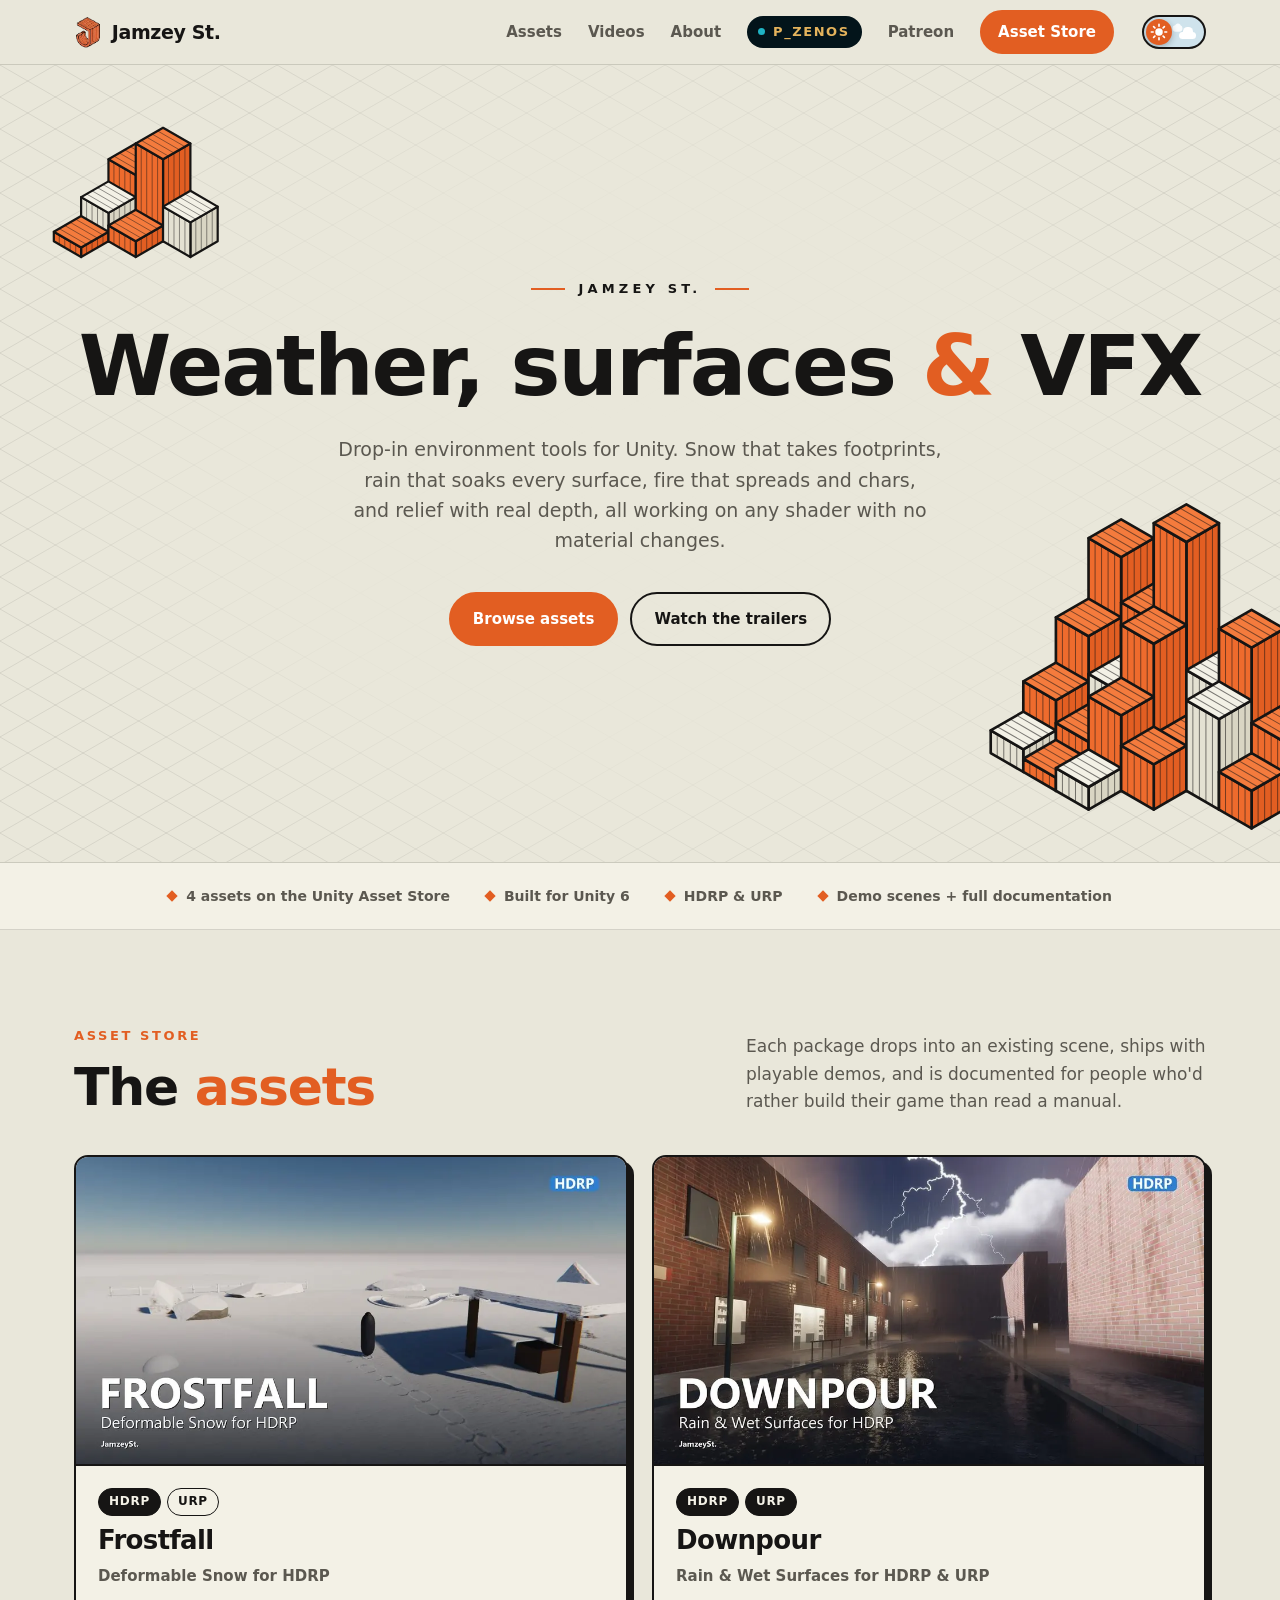
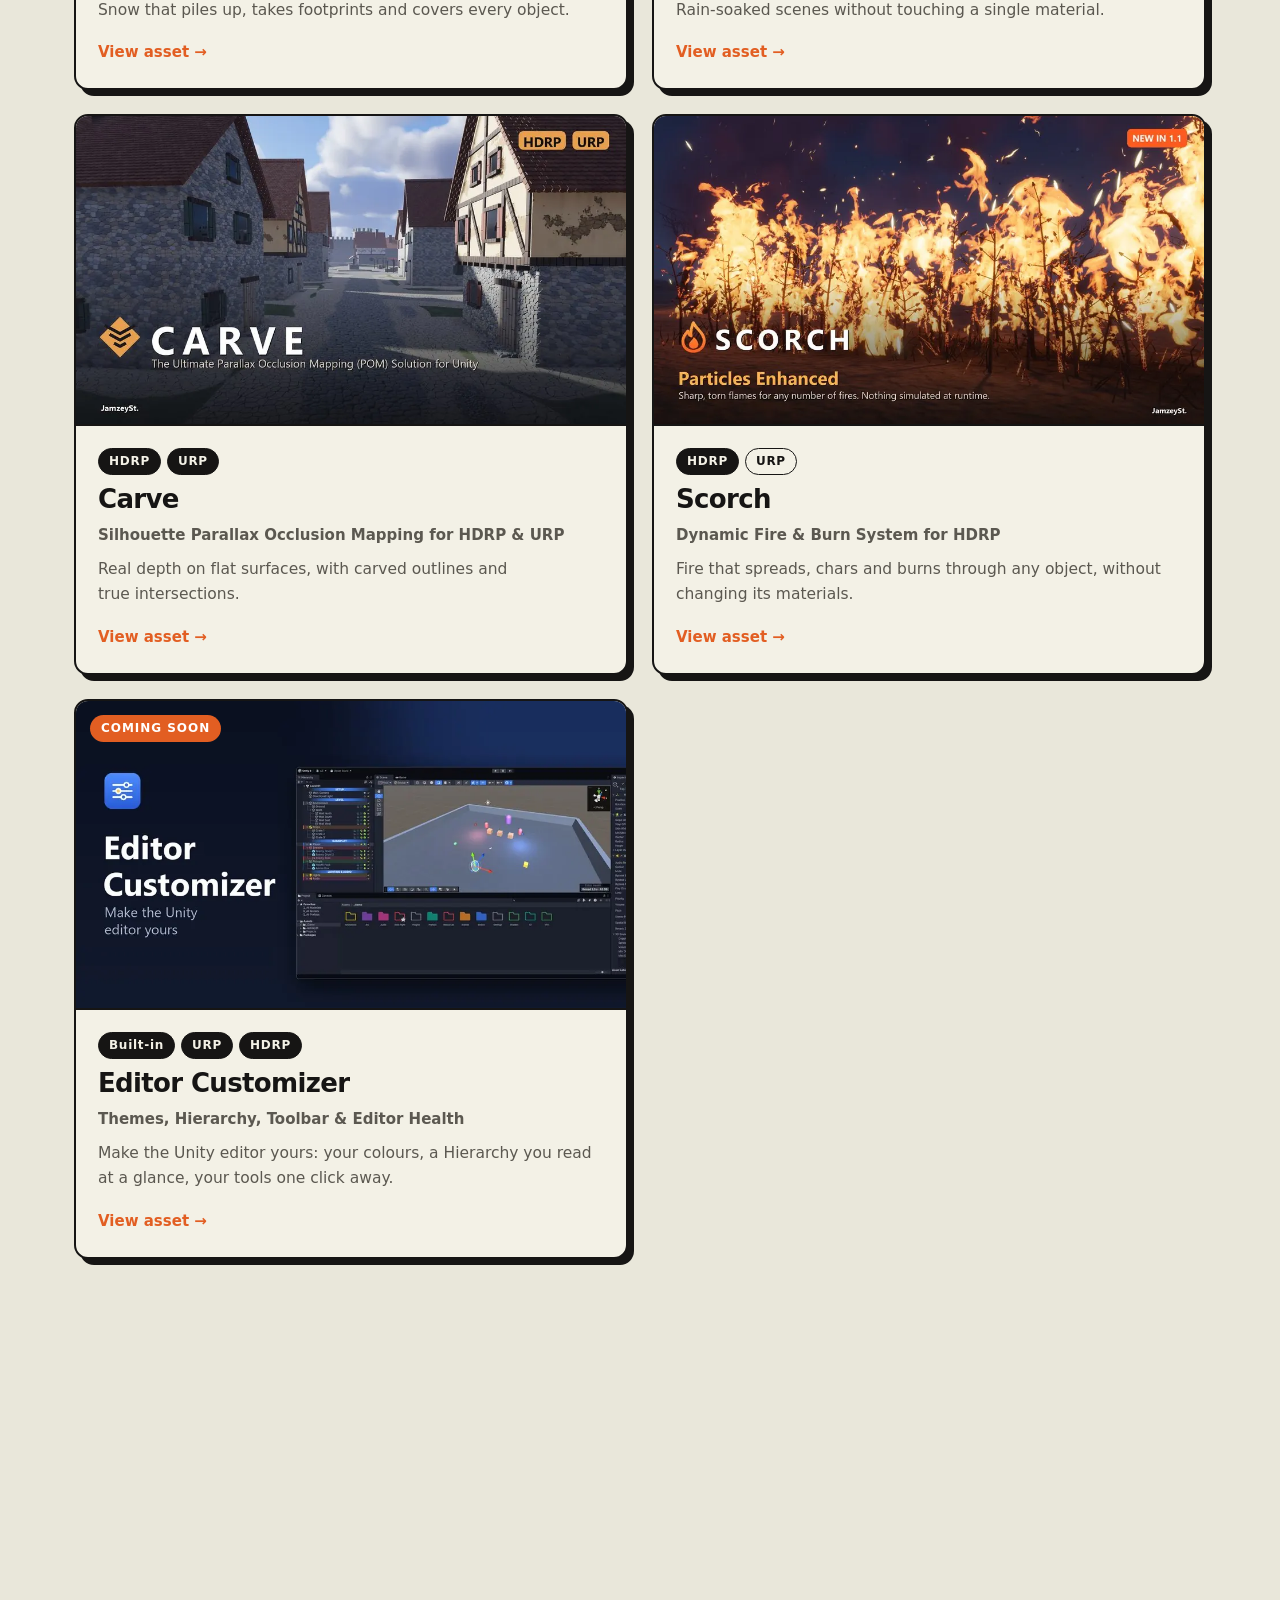
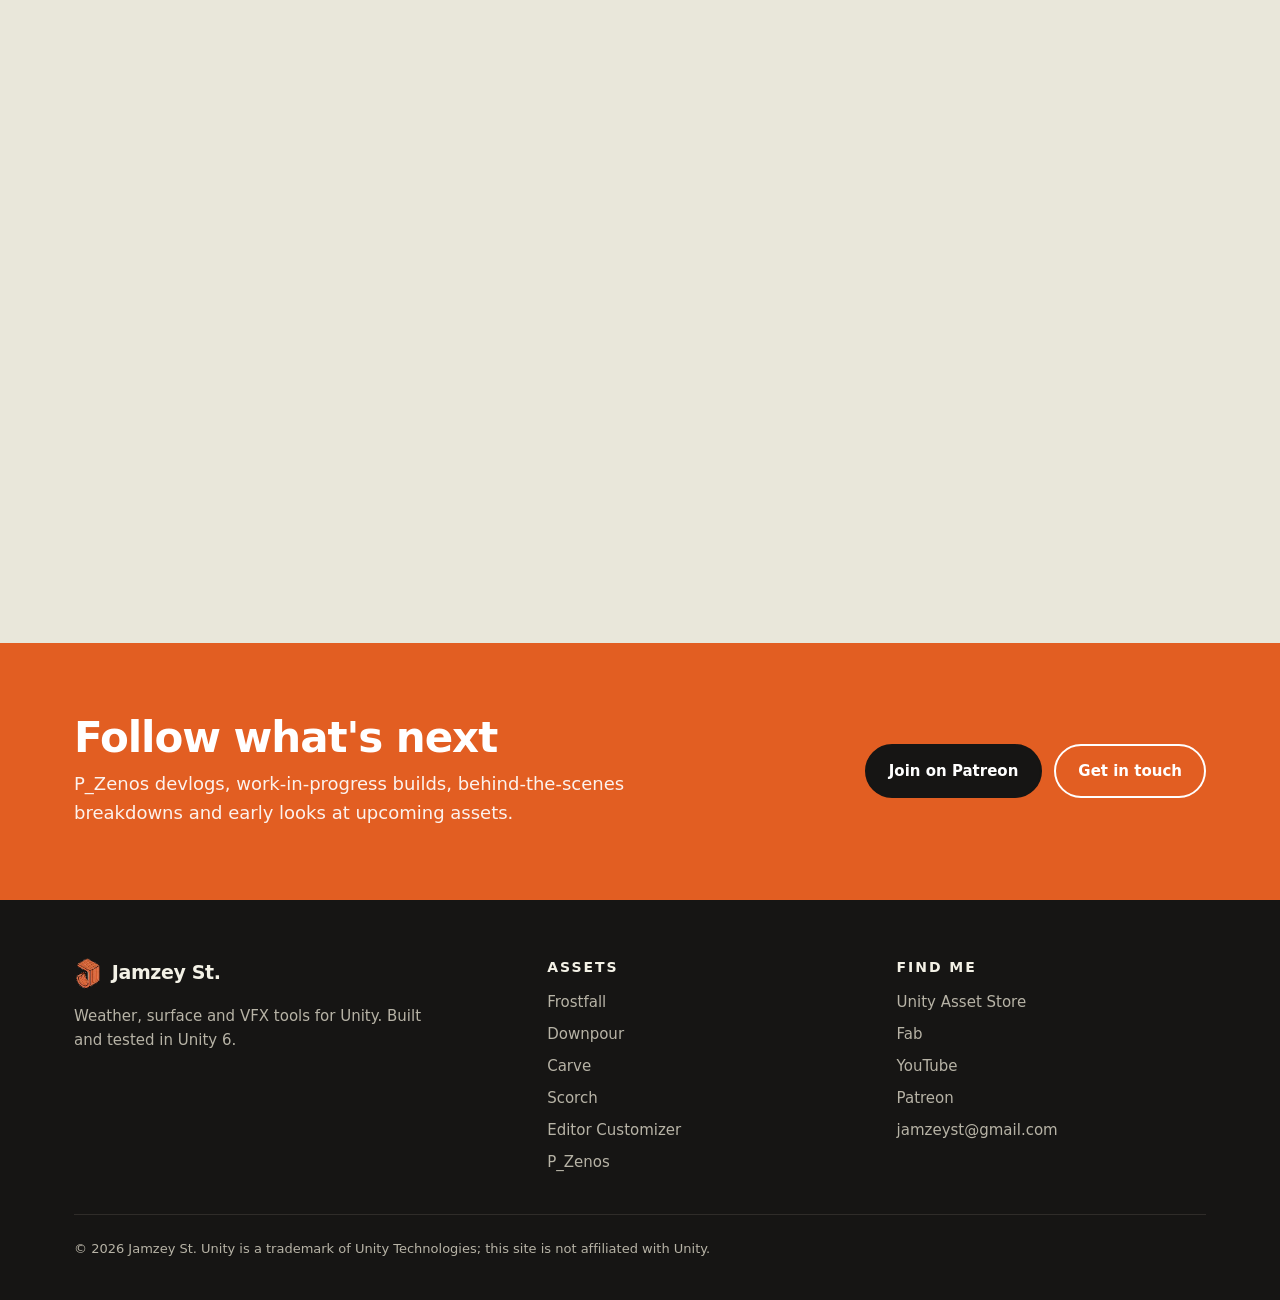
==== commit 6e8e8fd1: "Add P_Zenos: its own themed site with an animated gate transition - pzenos.html: ocean/brass theme, " ====
--- a/index.html
+++ b/index.html
@@ -13,9 +13,11 @@
 <meta name="twitter:card" content="summary_large_image">
 <meta name="theme-color" content="#E9E7DA">
 <script>try{if(localStorage.getItem("theme")==="dark"){document.documentElement.dataset.theme="dark";document.querySelector('meta[name="theme-color"]').content="#141312"}}catch(e){}</script>
+<script>try{if(sessionStorage.getItem("pz-nav")==="jamzey"&&!matchMedia("(prefers-reduced-motion: reduce)").matches)document.documentElement.classList.add("jz-arrive")}catch(e){}</script>
 <link rel="icon" href="favicon.png">
 <link rel="preload" href="fonts/inter-latin.woff2" as="font" type="font/woff2" crossorigin>
-<link rel="stylesheet" href="css/style.css?v=8019efc3">
+<link rel="stylesheet" href="css/style.css?v=f344c2c8">
+<link rel="stylesheet" href="css/gate.css?v=f344c2c8">
 </head>
 <body>
 <a class="skip" href="#main">Skip to content</a>
@@ -27,6 +29,7 @@
       <a href="index.html#assets">Assets</a>
       <a href="index.html#videos">Videos</a>
       <a href="index.html#about">About</a>
+      <a class="nav-pz" href="pzenos.html" data-zenos>P_Zenos</a>
       <a href="https://www.patreon.com/cw/JamzeyDev" target="_blank" rel="noopener">Patreon</a>
       <a class="btn btn-primary btn-small" href="https://assetstore.unity.com/publishers/100637" target="_blank" rel="noopener">Asset Store</a>
     </nav>
@@ -121,23 +124,29 @@
   </div>
 </section>
 
-<section id="upcoming" style="padding-top:0">
+<section id="pzenos" class="pz-portal">
+  <div class="wrap">
+    <a class="pz-portal-link" href="pzenos.html" data-zenos>
+      <span class="pz-portal-bg"><img src="img/pzenos/19.webp" alt="" loading="lazy" decoding="async" width="1920" height="1080"></span>
+      <span class="pz-portal-in">
+        <svg class="pz-emblem" viewBox="0 0 100 100" aria-hidden="true" focusable="false"><circle class="pz-ring" cx="50" cy="50" r="46" transform="rotate(-90 50 50)"/><circle class="pz-ring2" cx="50" cy="50" r="38"/><g class="pz-ticks"><line x1="50" y1="5.5" x2="50" y2="9.5" transform="rotate(0 50 50)"/><line x1="50" y1="5.5" x2="50" y2="7.5" transform="rotate(10 50 50)"/><line x1="50" y1="5.5" x2="50" y2="7.5" transform="rotate(20 50 50)"/><line x1="50" y1="5.5" x2="50" y2="9.5" transform="rotate(30 50 50)"/><line x1="50" y1="5.5" x2="50" y2="7.5" transform="rotate(40 50 50)"/><line x1="50" y1="5.5" x2="50" y2="7.5" transform="rotate(50 50 50)"/><line x1="50" y1="5.5" x2="50" y2="9.5" transform="rotate(60 50 50)"/><line x1="50" y1="5.5" x2="50" y2="7.5" transform="rotate(70 50 50)"/><line x1="50" y1="5.5" x2="50" y2="7.5" transform="rotate(80 50 50)"/><line x1="50" y1="5.5" x2="50" y2="9.5" transform="rotate(90 50 50)"/><line x1="50" y1="5.5" x2="50" y2="7.5" transform="rotate(100 50 50)"/><line x1="50" y1="5.5" x2="50" y2="7.5" transform="rotate(110 50 50)"/><line x1="50" y1="5.5" x2="50" y2="9.5" transform="rotate(120 50 50)"/><line x1="50" y1="5.5" x2="50" y2="7.5" transform="rotate(130 50 50)"/><line x1="50" y1="5.5" x2="50" y2="7.5" transform="rotate(140 50 50)"/><line x1="50" y1="5.5" x2="50" y2="9.5" transform="rotate(150 50 50)"/><line x1="50" y1="5.5" x2="50" y2="7.5" transform="rotate(160 50 50)"/><line x1="50" y1="5.5" x2="50" y2="7.5" transform="rotate(170 50 50)"/><line x1="50" y1="5.5" x2="50" y2="9.5" transform="rotate(180 50 50)"/><line x1="50" y1="5.5" x2="50" y2="7.5" transform="rotate(190 50 50)"/><line x1="50" y1="5.5" x2="50" y2="7.5" transform="rotate(200 50 50)"/><line x1="50" y1="5.5" x2="50" y2="9.5" transform="rotate(210 50 50)"/><line x1="50" y1="5.5" x2="50" y2="7.5" transform="rotate(220 50 50)"/><line x1="50" y1="5.5" x2="50" y2="7.5" transform="rotate(230 50 50)"/><line x1="50" y1="5.5" x2="50" y2="9.5" transform="rotate(240 50 50)"/><line x1="50" y1="5.5" x2="50" y2="7.5" transform="rotate(250 50 50)"/><line x1="50" y1="5.5" x2="50" y2="7.5" transform="rotate(260 50 50)"/><line x1="50" y1="5.5" x2="50" y2="9.5" transform="rotate(270 50 50)"/><line x1="50" y1="5.5" x2="50" y2="7.5" transform="rotate(280 50 50)"/><line x1="50" y1="5.5" x2="50" y2="7.5" transform="rotate(290 50 50)"/><line x1="50" y1="5.5" x2="50" y2="9.5" transform="rotate(300 50 50)"/><line x1="50" y1="5.5" x2="50" y2="7.5" transform="rotate(310 50 50)"/><line x1="50" y1="5.5" x2="50" y2="7.5" transform="rotate(320 50 50)"/><line x1="50" y1="5.5" x2="50" y2="9.5" transform="rotate(330 50 50)"/><line x1="50" y1="5.5" x2="50" y2="7.5" transform="rotate(340 50 50)"/><line x1="50" y1="5.5" x2="50" y2="7.5" transform="rotate(350 50 50)"/></g><g class="pz-star"><path d="M50 13 L55.5 44.5 L87 50 L55.5 55.5 L50 87 L44.5 55.5 L13 50 L44.5 44.5Z"/><path class="pz-star2" d="M50 28 L52.5 47.5 L72 50 L52.5 52.5 L50 72 L47.5 52.5 L28 50 L47.5 47.5Z" transform="rotate(45 50 50)"/></g><circle class="pz-hub" cx="50" cy="50" r="4.5"/></svg>
+        <span class="pz-portal-kicker">Where it all began</span>
+        <span class="pz-word"><span class="pz-sr">P_ZENOS</span><span aria-hidden="true" style="--i:0">P</span><span aria-hidden="true" style="--i:1">_</span><span aria-hidden="true" style="--i:2">Z</span><span aria-hidden="true" style="--i:3">E</span><span aria-hidden="true" style="--i:4">N</span><span aria-hidden="true" style="--i:5">O</span><span aria-hidden="true" style="--i:6">S</span></span>
+        <span class="pz-slogan">The One that Started it All</span>
+        <span class="pz-portal-cta">Enter P_Zenos →</span>
+      </span>
+    </a>
+  </div>
+</section>
+
+<section id="upcoming">
   <div class="wrap">
     <div class="sec-head">
       <div><div class="kicker">In the workshop</div><h2>Coming <em>next</em></h2></div>
-      <p>Sand and autumn leaves are on the bench, next to P_Zenos, my own action-adventure project. Patreon members
-        see them first.</p>
-    </div>
-    <div class="cards">
-<a class="card soon pzenos" href="https://www.patreon.com/cw/JamzeyDev" target="_blank" rel="noopener">
-  <div class="shot teaser"><span class="status">Patreon project</span><strong>P_Zenos</strong></div>
-  <div class="body">
-    <div class="chips"><span class="chip on">HDRP</span><span class="chip">URP</span></div>
-    <span class="tag">Third-person action-adventure project for Unity HDRP</span>
-    <p>My own cinematic action-adventure game and framework for Unity, with its own original mechanics. Devlogs and updates on Patreon.</p>
-    <span class="more">Follow progress on Patreon →</span>
-  </div>
-</a><a class="card soon dustfall" href="https://www.patreon.com/cw/JamzeyDev" target="_blank" rel="noopener">
+      <p>Sand and autumn leaves are on the bench. Patreon members see them first.</p>
+    </div>
+    <div class="cards two">
+<a class="card soon dustfall" href="https://www.patreon.com/cw/JamzeyDev" target="_blank" rel="noopener">
   <div class="shot teaser"><span class="status">In development</span><strong>Dustfall</strong></div>
   <div class="body">
     <div class="chips"><span class="chip on">HDRP</span><span class="chip">URP</span></div>
@@ -211,7 +220,7 @@
     </div>
     <div>
       <h4>Assets</h4>
-      <ul><li><a href="frostfall.html">Frostfall</a></li><li><a href="downpour.html">Downpour</a></li><li><a href="carve.html">Carve</a></li><li><a href="scorch.html">Scorch</a></li><li><a href="editor-customizer.html">Editor Customizer</a></li></ul>
+      <ul><li><a href="frostfall.html">Frostfall</a></li><li><a href="downpour.html">Downpour</a></li><li><a href="carve.html">Carve</a></li><li><a href="scorch.html">Scorch</a></li><li><a href="editor-customizer.html">Editor Customizer</a></li><li><a href="pzenos.html" data-zenos>P_Zenos</a></li></ul>
     </div>
     <div>
       <h4>Find me</h4>
@@ -223,7 +232,9 @@
     <p class="fine">© 2026 Jamzey St. Unity is a trademark of Unity Technologies; this site is not affiliated with Unity.</p>
   </div>
 </footer>
-<script src="js/site.js?v=8019efc3"></script>
-<script src="js/grid.js?v=8019efc3"></script>
+<script src="js/site.js?v=f344c2c8"></script>
+<script src="js/grid.js?v=f344c2c8"></script>
+<template id="pz-gate-tpl"><div class="pz-gate" id="pz-gate" aria-hidden="true"><div class="pz-water"><svg class="pz-wave back" viewBox="0 0 1200 60" preserveAspectRatio="none"><path d="M0 30 Q150 0 300 30 T600 30 T900 30 T1200 30 V60 H0Z"/></svg><svg class="pz-wave" viewBox="0 0 1200 60" preserveAspectRatio="none"><path d="M0 30 Q150 0 300 30 T600 30 T900 30 T1200 30 V60 H0Z"/></svg></div><div class="pz-bubbles"><i style="--x:6%;--s:10px;--d:3.4s;--w:0s"></i><i style="--x:14%;--s:6px;--d:2.8s;--w:0.6s"></i><i style="--x:22%;--s:14px;--d:4.2s;--w:0.2s"></i><i style="--x:31%;--s:8px;--d:3.1s;--w:1.1s"></i><i style="--x:39%;--s:5px;--d:2.6s;--w:0.4s"></i><i style="--x:47%;--s:12px;--d:3.8s;--w:0.9s"></i><i style="--x:55%;--s:7px;--d:2.9s;--w:0.1s"></i><i style="--x:63%;--s:16px;--d:4.6s;--w:0.7s"></i><i style="--x:71%;--s:6px;--d:2.7s;--w:1.3s"></i><i style="--x:78%;--s:10px;--d:3.5s;--w:0.3s"></i><i style="--x:86%;--s:8px;--d:3.0s;--w:0.8s"></i><i style="--x:93%;--s:13px;--d:4.0s;--w:0.5s"></i></div><div class="pz-gate-core"><svg class="pz-emblem" viewBox="0 0 100 100" aria-hidden="true" focusable="false"><circle class="pz-ring" cx="50" cy="50" r="46" transform="rotate(-90 50 50)"/><circle class="pz-ring2" cx="50" cy="50" r="38"/><g class="pz-ticks"><line x1="50" y1="5.5" x2="50" y2="9.5" transform="rotate(0 50 50)"/><line x1="50" y1="5.5" x2="50" y2="7.5" transform="rotate(10 50 50)"/><line x1="50" y1="5.5" x2="50" y2="7.5" transform="rotate(20 50 50)"/><line x1="50" y1="5.5" x2="50" y2="9.5" transform="rotate(30 50 50)"/><line x1="50" y1="5.5" x2="50" y2="7.5" transform="rotate(40 50 50)"/><line x1="50" y1="5.5" x2="50" y2="7.5" transform="rotate(50 50 50)"/><line x1="50" y1="5.5" x2="50" y2="9.5" transform="rotate(60 50 50)"/><line x1="50" y1="5.5" x2="50" y2="7.5" transform="rotate(70 50 50)"/><line x1="50" y1="5.5" x2="50" y2="7.5" transform="rotate(80 50 50)"/><line x1="50" y1="5.5" x2="50" y2="9.5" transform="rotate(90 50 50)"/><line x1="50" y1="5.5" x2="50" y2="7.5" transform="rotate(100 50 50)"/><line x1="50" y1="5.5" x2="50" y2="7.5" transform="rotate(110 50 50)"/><line x1="50" y1="5.5" x2="50" y2="9.5" transform="rotate(120 50 50)"/><line x1="50" y1="5.5" x2="50" y2="7.5" transform="rotate(130 50 50)"/><line x1="50" y1="5.5" x2="50" y2="7.5" transform="rotate(140 50 50)"/><line x1="50" y1="5.5" x2="50" y2="9.5" transform="rotate(150 50 50)"/><line x1="50" y1="5.5" x2="50" y2="7.5" transform="rotate(160 50 50)"/><line x1="50" y1="5.5" x2="50" y2="7.5" transform="rotate(170 50 50)"/><line x1="50" y1="5.5" x2="50" y2="9.5" transform="rotate(180 50 50)"/><line x1="50" y1="5.5" x2="50" y2="7.5" transform="rotate(190 50 50)"/><line x1="50" y1="5.5" x2="50" y2="7.5" transform="rotate(200 50 50)"/><line x1="50" y1="5.5" x2="50" y2="9.5" transform="rotate(210 50 50)"/><line x1="50" y1="5.5" x2="50" y2="7.5" transform="rotate(220 50 50)"/><line x1="50" y1="5.5" x2="50" y2="7.5" transform="rotate(230 50 50)"/><line x1="50" y1="5.5" x2="50" y2="9.5" transform="rotate(240 50 50)"/><line x1="50" y1="5.5" x2="50" y2="7.5" transform="rotate(250 50 50)"/><line x1="50" y1="5.5" x2="50" y2="7.5" transform="rotate(260 50 50)"/><line x1="50" y1="5.5" x2="50" y2="9.5" transform="rotate(270 50 50)"/><line x1="50" y1="5.5" x2="50" y2="7.5" transform="rotate(280 50 50)"/><line x1="50" y1="5.5" x2="50" y2="7.5" transform="rotate(290 50 50)"/><line x1="50" y1="5.5" x2="50" y2="9.5" transform="rotate(300 50 50)"/><line x1="50" y1="5.5" x2="50" y2="7.5" transform="rotate(310 50 50)"/><line x1="50" y1="5.5" x2="50" y2="7.5" transform="rotate(320 50 50)"/><line x1="50" y1="5.5" x2="50" y2="9.5" transform="rotate(330 50 50)"/><line x1="50" y1="5.5" x2="50" y2="7.5" transform="rotate(340 50 50)"/><line x1="50" y1="5.5" x2="50" y2="7.5" transform="rotate(350 50 50)"/></g><g class="pz-star"><path d="M50 13 L55.5 44.5 L87 50 L55.5 55.5 L50 87 L44.5 55.5 L13 50 L44.5 44.5Z"/><path class="pz-star2" d="M50 28 L52.5 47.5 L72 50 L52.5 52.5 L50 72 L47.5 52.5 L28 50 L47.5 47.5Z" transform="rotate(45 50 50)"/></g><circle class="pz-hub" cx="50" cy="50" r="4.5"/></svg><span class="pz-word"><span class="pz-sr">P_ZENOS</span><span aria-hidden="true" style="--i:0">P</span><span aria-hidden="true" style="--i:1">_</span><span aria-hidden="true" style="--i:2">Z</span><span aria-hidden="true" style="--i:3">E</span><span aria-hidden="true" style="--i:4">N</span><span aria-hidden="true" style="--i:5">O</span><span aria-hidden="true" style="--i:6">S</span></span><p class="pz-slogan">The One that Started it All</p></div></div></template>
+<script src="js/gate.js?v=f344c2c8"></script>
 </body>
 </html>
--- a/css/gate.css
+++ b/css/gate.css
@@ -0,0 +1,217 @@
+/* P_Zenos gate: the transition between Jamzey St. and P_Zenos (loaded on every page) */
+:root {
+  --pz-abyss: #03141A;
+  --pz-deep: #072A31;
+  --pz-sea: #0D6B78;
+  --pz-teal: #1FB3C4;
+  --pz-foam: #D4F6F6;
+  --pz-gold: #E4B35C;
+  --pz-gold-hi: #F7D995;
+  --pz-gold-lo: #A8772C;
+  --pz-ease: cubic-bezier(.72, 0, .22, 1);
+}
+
+/* ---------- emblem (compass) ---------- */
+.pz-emblem { width: 96px; height: 96px; overflow: visible; color: var(--pz-gold); }
+.pz-emblem .pz-ring, .pz-emblem .pz-ring2 { fill: none; stroke: currentColor; }
+.pz-emblem .pz-ring { stroke-width: 2.4; stroke-dasharray: 290; }
+.pz-emblem .pz-ring2 { stroke-width: 1; stroke-dasharray: 2 4; opacity: .7; }
+.pz-emblem .pz-ticks line { stroke: currentColor; stroke-width: 1.4; opacity: .85; }
+.pz-emblem .pz-star { transform-origin: 50px 50px; transform-box: view-box; }
+.pz-emblem .pz-star path { fill: currentColor; }
+.pz-emblem .pz-star .pz-star2 { fill: var(--pz-gold-hi); opacity: .75; }
+.pz-emblem .pz-hub { fill: var(--pz-abyss); stroke: currentColor; stroke-width: 1.6; }
+
+/* ---------- wordmark ---------- */
+.pz-word {
+  display: inline-flex; font-weight: 800; letter-spacing: .22em; text-transform: uppercase; line-height: 1;
+  font-size: clamp(44px, 9vw, 104px); padding-left: .22em;
+}
+.pz-word span {
+  display: inline-block;
+  background: linear-gradient(180deg, var(--pz-gold-hi) 10%, var(--pz-gold) 55%, var(--pz-gold-lo) 100%);
+  -webkit-background-clip: text; background-clip: text; color: transparent;
+  filter: drop-shadow(0 4px 18px rgba(0, 0, 0, .45));
+}
+.pz-slogan {
+  margin: 0; color: var(--pz-gold-hi); font-weight: 700; letter-spacing: .34em; text-transform: uppercase;
+  font-size: clamp(13px, 2vw, 21px); text-align: center; padding-left: .34em; text-shadow: 0 2px 14px rgba(0, 0, 0, .5);
+}
+
+/* ---------- the gate ---------- */
+.pz-gate { position: fixed; inset: 0; z-index: 1000; pointer-events: none; overflow: hidden; }
+.pz-gate.full, .pz-gate.intro, .pz-gate.rise { pointer-events: all; }
+.pz-water {
+  position: absolute; inset: 0;
+  background:
+    radial-gradient(120% 70% at 30% 0%, rgba(31, 179, 196, .45), transparent 60%),
+    radial-gradient(90% 60% at 80% 20%, rgba(13, 107, 120, .6), transparent 70%),
+    linear-gradient(180deg, var(--pz-sea) 0%, var(--pz-deep) 45%, var(--pz-abyss) 100%);
+}
+.pz-water::before, .pz-water::after {   /* sunlight shafts reaching down through the water */
+  content: ""; position: absolute; inset: -10% -30%; mix-blend-mode: screen; pointer-events: none;
+  -webkit-mask-image: linear-gradient(180deg, #000 0%, rgba(0, 0, 0, .5) 40%, transparent 78%);
+  mask-image: linear-gradient(180deg, #000 0%, rgba(0, 0, 0, .5) 40%, transparent 78%);
+}
+.pz-water::before {
+  background: repeating-linear-gradient(104deg, transparent 0 70px, rgba(212, 246, 246, .09) 95px, transparent 130px 210px);
+  animation: pz-rays 9s ease-in-out infinite alternate;
+}
+.pz-water::after {
+  background: repeating-linear-gradient(98deg, transparent 0 120px, rgba(212, 246, 246, .06) 150px, transparent 185px 300px);
+  animation: pz-rays 13s -4s ease-in-out infinite alternate-reverse;
+}
+.pz-wave { position: absolute; left: 0; bottom: calc(100% - 1px); width: 200%; height: 70px; fill: var(--pz-sea); animation: pz-wave 2.4s linear infinite; }
+.pz-wave.back { height: 90px; opacity: .45; animation-duration: 3.6s; animation-direction: reverse; }
+.pz-bubbles i {
+  position: absolute; bottom: -30px; left: var(--x); width: var(--s); height: var(--s); border-radius: 50%;
+  border: 1.5px solid rgba(212, 246, 246, .7); background: rgba(212, 246, 246, .12);
+  opacity: 0; animation: pz-bubble var(--d) var(--w) ease-in infinite;
+}
+.pz-gate-core {
+  position: absolute; inset: 0; display: grid; place-content: center; justify-items: center; gap: 22px; text-align: center;
+  font-family: Inter, "Segoe UI", system-ui, sans-serif;
+}
+.pz-gate-core .pz-emblem { width: clamp(84px, 12vw, 128px); height: auto; }
+
+/* states
+   rise  : water floods in over the departing page, then the title assembles
+   full  : everything in place (the first frame of pzenos.html when arriving from the gate)
+   intro : a direct visit to pzenos.html: water already up, title assembles
+   drain : water falls away to reveal the page                                        */
+.pz-gate.rise .pz-water { animation: pz-rise 1s .18s var(--pz-ease) both; }
+.pz-gate.rise .pz-bubbles i { animation-delay: calc(var(--w) + .5s); }
+.pz-gate.rise, .pz-gate.intro { --base: .95s; }
+.pz-gate.intro { --base: .15s; }
+.pz-gate.rise .pz-ring, .pz-gate.intro .pz-ring { animation: pz-draw 1s var(--base) var(--pz-ease) both; }
+.pz-gate.rise .pz-ring2, .pz-gate.rise .pz-ticks, .pz-gate.intro .pz-ring2, .pz-gate.intro .pz-ticks { animation: pz-fade .6s calc(var(--base) + .3s) both; }
+.pz-gate.rise .pz-star, .pz-gate.intro .pz-star { animation: pz-spin 1.3s calc(var(--base) + .1s) cubic-bezier(.2, .9, .25, 1.15) both; }
+.pz-gate.rise .pz-hub, .pz-gate.intro .pz-hub { animation: pz-fade .3s calc(var(--base) + .5s) both; }
+.pz-gate.rise .pz-word span, .pz-gate.intro .pz-word span { animation: pz-letter .7s calc(var(--base) + .25s + var(--i) * 70ms) var(--pz-ease) both; }
+.pz-gate.rise .pz-slogan, .pz-gate.intro .pz-slogan { animation: pz-slogan .8s calc(var(--base) + .7s) var(--pz-ease) both; }
+.pz-gate.drain .pz-water { animation: pz-drain 1.05s .2s var(--pz-ease) both; }
+.pz-gate.drain .pz-gate-core { animation: pz-away .7s var(--pz-ease) both; }
+.pz-gate.drain .pz-bubbles { opacity: 0; transition: opacity .3s; }
+.pz-gate.drain .pz-star { animation: pz-spin-out .8s var(--pz-ease) both; }
+
+@keyframes pz-rise { from { transform: translateY(105%); } to { transform: none; } }
+@keyframes pz-drain { from { transform: none; } to { transform: translateY(105%); } }
+@keyframes pz-wave { to { transform: translateX(-50%); } }
+@keyframes pz-rays { from { transform: translateX(-4%) skewX(-3deg); opacity: .7; } to { transform: translateX(4%) skewX(3deg); opacity: 1; } }
+@keyframes pz-bubble {
+  0% { transform: translate(0, 0) scale(.6); opacity: 0; }
+  15% { opacity: .9; }
+  50% { transform: translate(14px, -50vh) scale(1); }
+  100% { transform: translate(-8px, -105vh) scale(1.2); opacity: 0; }
+}
+@keyframes pz-draw { from { stroke-dashoffset: 290; } to { stroke-dashoffset: 0; } }
+@keyframes pz-fade { from { opacity: 0; } }
+@keyframes pz-spin { from { transform: rotate(-540deg) scale(0); } to { transform: none; } }
+@keyframes pz-spin-out { to { transform: rotate(180deg) scale(1.6); opacity: 0; } }
+@keyframes pz-letter { from { opacity: 0; transform: translateY(45%) scale(.9); filter: blur(10px); } }
+@keyframes pz-slogan { from { opacity: 0; letter-spacing: .9em; filter: blur(6px); } }
+@keyframes pz-away { to { opacity: 0; transform: scale(1.12); filter: blur(10px); } }
+
+/* ---------- the departing Jamzey St. page ---------- */
+.pz-leaving body { overflow: hidden; }
+.pz-leaving main, .pz-leaving footer {
+  transition: transform 1.1s var(--pz-ease), filter 1.1s var(--pz-ease), opacity 1.1s;
+  transform: scale(.93) translateY(2%); filter: blur(5px) brightness(.55) saturate(.3); opacity: .8;
+}
+.pz-leaving .blocks-left { transition: transform .9s var(--pz-ease), opacity .9s; transform: translate(-130%, 30%) rotate(-28deg); opacity: 0; }
+.pz-leaving .blocks-right { transition: transform .9s var(--pz-ease), opacity .9s; transform: translate(130%, 30%) rotate(28deg); opacity: 0; }
+.pz-leaving .grid-canvas { transition: opacity .6s; opacity: 0; }
+.pz-leaving .top { transition: background-color .9s, border-color .9s, color .9s; background: var(--pz-abyss); border-color: rgba(228, 179, 92, .3); color: var(--pz-gold); }
+.pz-leaving .top .brand img { animation: jz-mark-out .9s var(--pz-ease) both; }
+.pz-leaving .top .brand { color: var(--pz-gold); letter-spacing: .14em; transition: letter-spacing .9s var(--pz-ease), color .6s; }
+.pz-leaving .nav > *, .pz-leaving .theme-toggle { transition: opacity .4s, transform .5s var(--pz-ease); opacity: 0; transform: translateY(-12px); }
+.pz-leaving .nav > :nth-child(2) { transition-delay: .05s; } .pz-leaving .nav > :nth-child(3) { transition-delay: .1s; }
+.pz-leaving .nav > :nth-child(4) { transition-delay: .15s; } .pz-leaving .nav > :nth-child(5) { transition-delay: .2s; }
+.pz-leaving .nav > :nth-child(6) { transition-delay: .25s; } .pz-leaving .theme-toggle { transition-delay: .3s; }
+@keyframes jz-mark-out { to { transform: rotateY(720deg) scale(0); opacity: 0; } }
+
+/* ---------- back to Jamzey St.: cream curtain ---------- */
+.jz-gate {
+  position: fixed; inset: 0; z-index: 1000; display: grid; place-content: center; justify-items: center; gap: 18px;
+  --jz-bg: #E9E7DA; --jz-ink: #161514;
+  --jz-grid: url("data:image/svg+xml,%3Csvg xmlns='http://www.w3.org/2000/svg' width='55.43' height='32'%3E%3Cpath d='M0 0L27.71 16L55.43 0M0 32L27.71 16L55.43 32' stroke='%23161514' stroke-opacity='.07' stroke-width='1' fill='none'/%3E%3C/svg%3E");
+  background: var(--jz-grid), var(--jz-bg); color: var(--jz-ink);
+  font: 800 clamp(30px, 5vw, 54px)/1 Inter, "Segoe UI", system-ui, sans-serif; letter-spacing: -.02em;
+  animation: jz-up .95s var(--pz-ease) both;
+}
+.jz-gate img { width: 76px; height: auto; animation: jz-mark-in 1s .45s cubic-bezier(.2, .9, .25, 1.2) both; }
+.jz-gate span { animation: pz-letter .6s calc(.6s + var(--i) * 45ms) var(--pz-ease) both; display: inline-block; white-space: pre; }
+.jz-gate.dark {
+  --jz-bg: #141312; --jz-ink: #F1EEE3;
+  --jz-grid: url("data:image/svg+xml,%3Csvg xmlns='http://www.w3.org/2000/svg' width='55.43' height='32'%3E%3Cpath d='M0 0L27.71 16L55.43 0M0 32L27.71 16L55.43 32' stroke='%23F1EEE3' stroke-opacity='.06' stroke-width='1' fill='none'/%3E%3C/svg%3E");
+}
+.pz-sr { position: absolute; width: 1px; height: 1px; overflow: hidden; clip: rect(0 0 0 0); white-space: nowrap; }
+@keyframes jz-up { from { transform: translateY(100%); } }
+@keyframes jz-mark-in { from { transform: rotateY(-540deg) scale(0); opacity: 0; } }
+
+/* arriving on Jamzey St. from P_Zenos: the curtain is up at first paint, then lifts away */
+html.jz-arrive body::before, html.jz-arrive body::after { position: fixed; left: 0; right: 0; z-index: 1000; pointer-events: none; }
+html.jz-arrive body::before {
+  content: ""; top: 0; height: 100vh;
+  background: url("../img/mark.webp") center calc(50% - 34px) / 76px auto no-repeat, var(--grid), var(--bg);
+}
+html.jz-arrive body::after {
+  content: "Jamzey St."; top: calc(50% + 28px); text-align: center; color: var(--ink);
+  font: 800 clamp(30px, 5vw, 54px)/1 Inter, "Segoe UI", system-ui, sans-serif; letter-spacing: -.02em;
+}
+html.jz-reveal body::before { transition: transform 1s var(--pz-ease); transform: translateY(-100%); }
+html.jz-reveal body::after { transition: opacity .35s, transform .6s var(--pz-ease); opacity: 0; transform: translateY(-40px); }
+html.jz-reveal .brand img { animation: jz-mark-in 1s .35s cubic-bezier(.2, .9, .25, 1.2) both; }
+html.jz-reveal .blocks-left { animation: jz-block-l 1.1s .35s var(--pz-ease) both; }
+html.jz-reveal .blocks-right { animation: jz-block-r 1.1s .35s var(--pz-ease) both; }
+html.jz-reveal main > :first-child .wrap { animation: jz-rise-in .9s .45s var(--pz-ease) both; }
+@keyframes jz-block-l { from { transform: translate(-120%, 30%) rotate(-24deg); opacity: 0; } }
+@keyframes jz-block-r { from { transform: translate(120%, 30%) rotate(24deg); opacity: 0; } }
+@keyframes jz-rise-in { from { transform: translateY(40px); opacity: 0; } }
+
+/* ---------- P_Zenos entry points on Jamzey St. pages ---------- */
+.nav .nav-pz {
+  position: relative; color: var(--pz-gold-lo); font-weight: 800; letter-spacing: .12em; text-transform: uppercase; font-size: 13px;
+  padding: 6px 12px 6px 26px; border-radius: 999px; background: var(--pz-abyss); color: var(--pz-gold);
+}
+.nav .nav-pz:hover { color: var(--pz-gold-hi); }
+.nav .nav-pz::before {
+  content: ""; position: absolute; left: 11px; top: 50%; width: 7px; height: 7px; margin-top: -3.5px; border-radius: 50%;
+  background: var(--pz-teal); box-shadow: 0 0 0 0 rgba(31, 179, 196, .7); animation: pz-ping 2.2s infinite;
+}
+@keyframes pz-ping { 70% { box-shadow: 0 0 0 8px rgba(31, 179, 196, 0); } 100% { box-shadow: 0 0 0 0 rgba(31, 179, 196, 0); } }
+
+.pz-portal { padding-top: 0; }
+.pz-portal-link {
+  position: relative; display: grid; place-items: center; min-height: clamp(360px, 46vw, 520px); overflow: hidden; isolation: isolate;
+  border-radius: var(--radius, 14px); border: 2px solid var(--pz-gold); text-decoration: none; color: #fff;
+  box-shadow: 10px 10px 0 var(--pz-abyss); background: var(--pz-abyss);
+}
+.pz-portal-bg, .pz-portal-bg img { position: absolute; inset: 0; width: 100%; height: 100%; object-fit: cover; z-index: -2; }
+.pz-portal-bg img { transition: transform 1.6s var(--pz-ease), filter .8s; filter: saturate(1.05) brightness(.72); }
+.pz-portal-link::before {
+  content: ""; position: absolute; inset: 0; z-index: -1;
+  background: radial-gradient(70% 80% at 50% 50%, rgba(3, 20, 26, .2), rgba(3, 20, 26, .85)), linear-gradient(0deg, rgba(3, 20, 26, .85), transparent 55%);
+}
+.pz-portal-in { display: grid; justify-items: center; gap: 14px; padding: 40px 20px; text-align: center; }
+.pz-portal-in .pz-emblem { width: 74px; height: 74px; transition: transform 1.2s cubic-bezier(.2, .9, .25, 1.15); }
+.pz-portal-kicker { font-size: 13px; font-weight: 700; letter-spacing: .3em; text-transform: uppercase; color: var(--pz-teal); }
+.pz-portal-in .pz-word { font-size: clamp(40px, 8vw, 92px); }
+.pz-portal-cta {
+  margin-top: 10px; padding: 13px 26px; border-radius: 999px; font-weight: 800; letter-spacing: .08em; text-transform: uppercase; font-size: 14px;
+  color: var(--pz-abyss); background: linear-gradient(180deg, var(--pz-gold-hi), var(--pz-gold));
+  box-shadow: 0 8px 30px rgba(228, 179, 92, .35); transition: transform .3s, box-shadow .3s;
+}
+.pz-portal-link:hover .pz-portal-bg img { transform: scale(1.07); filter: saturate(1.15) brightness(.82); }
+.pz-portal-link:hover .pz-emblem { transform: rotate(180deg); }
+.pz-portal-link:hover .pz-portal-cta { transform: translateY(-2px); box-shadow: 0 12px 36px rgba(228, 179, 92, .5); }
+.pz-portal-link:focus-visible { outline: 3px solid var(--pz-gold); outline-offset: 4px; }
+
+@media (max-width: 720px) {
+  .pz-portal-link { box-shadow: 5px 5px 0 var(--pz-abyss); }
+  .nav .nav-pz { align-self: flex-start; margin: 8px 0 4px; }
+}
+@media (prefers-reduced-motion: reduce) {
+  .pz-gate, .jz-gate, html.jz-arrive body::before, html.jz-arrive body::after { display: none !important; }
+  .nav .nav-pz::before, .pz-bubbles i, .pz-wave, .pz-water::before, .pz-water::after { animation: none; }
+}
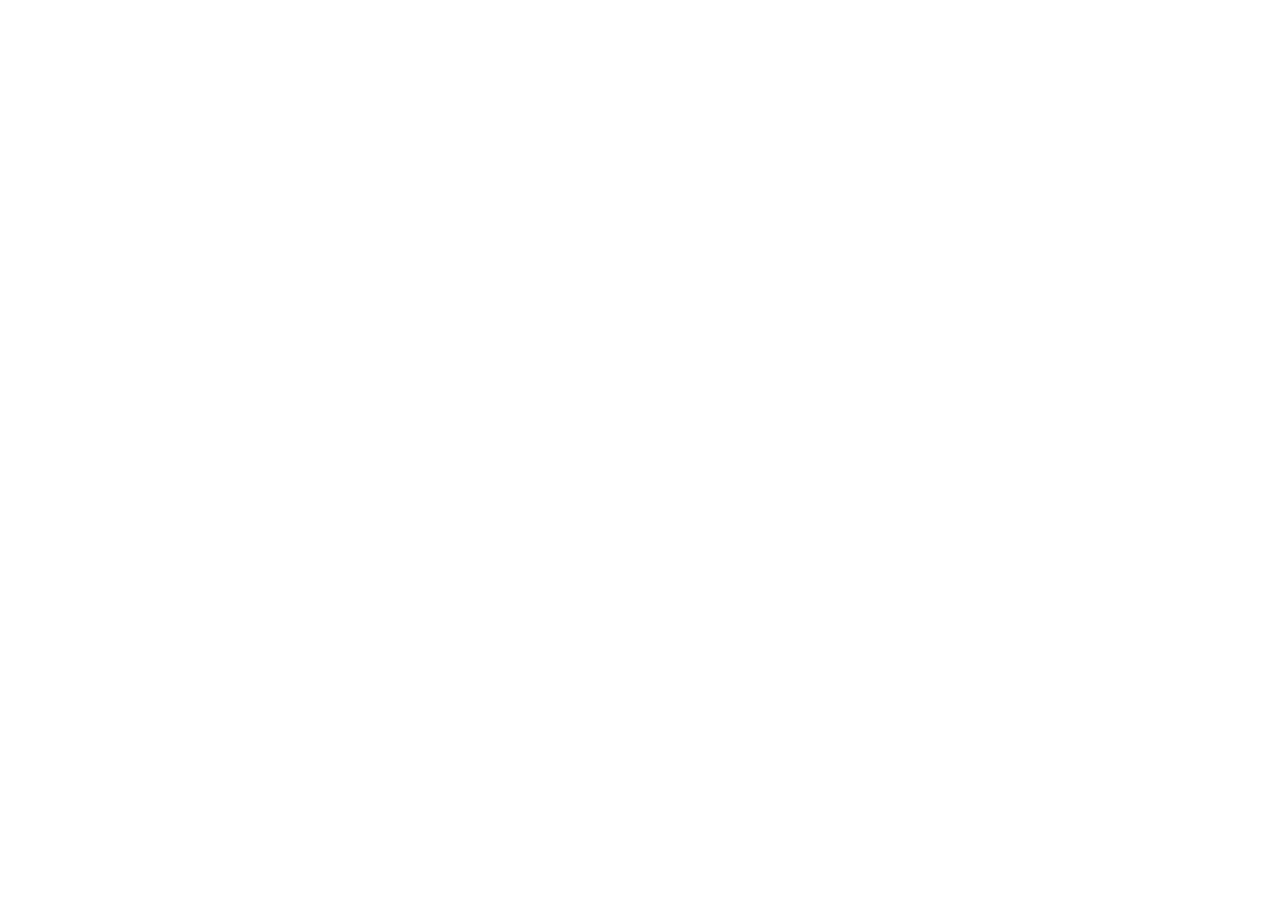
==== commit 798c9e49: "Forward to jamzeyst.github.io The site moved to https://jamzeyst.github.io/ (JamzeySt/jamzeyst.githu" ====
--- a/index.html
+++ b/index.html
@@ -3,238 +3,14 @@
 <head>
 <meta charset="utf-8">
 <meta name="viewport" content="width=device-width, initial-scale=1">
-<title>Jamzey St. · Weather, surfaces &amp; VFX for Unity</title>
-<meta name="description" content="Drop-in environment tools for Unity: deformable snow, rain and wet surfaces, spreading fire, and silhouette parallax occlusion mapping for HDRP and URP.">
-<meta property="og:title" content="Jamzey St. · Weather, surfaces &amp; VFX for Unity">
-<meta property="og:description" content="Drop-in environment tools for Unity: deformable snow, rain and wet surfaces, spreading fire, and silhouette parallax occlusion mapping for HDRP and URP.">
-<meta property="og:type" content="website">
-<meta property="og:url" content="https://0jamzey0.github.io/">
-<meta property="og:image" content="https://0jamzey0.github.io/img/social.jpg">
-<meta name="twitter:card" content="summary_large_image">
-<meta name="theme-color" content="#E9E7DA">
-<script>try{if(localStorage.getItem("theme")==="dark"){document.documentElement.dataset.theme="dark";document.querySelector('meta[name="theme-color"]').content="#141312"}}catch(e){}</script>
-<script>try{if(sessionStorage.getItem("pz-nav")==="jamzey"&&!matchMedia("(prefers-reduced-motion: reduce)").matches)document.documentElement.classList.add("jz-arrive")}catch(e){}</script>
-<link rel="icon" href="favicon.png">
-<link rel="preload" href="fonts/inter-latin.woff2" as="font" type="font/woff2" crossorigin>
-<link rel="stylesheet" href="css/style.css?v=f344c2c8">
-<link rel="stylesheet" href="css/gate.css?v=f344c2c8">
+<title>Jamzey St. has moved</title>
+<meta name="robots" content="noindex">
+<link rel="canonical" href="https://jamzeyst.github.io/">
+<meta http-equiv="refresh" content="0; url=https://jamzeyst.github.io/">
+<script>location.replace("https://jamzeyst.github.io/" + location.search + location.hash);</script>
+<style>body{margin:0;min-height:100vh;display:grid;place-items:center;background:#E9E7DA;color:#161514;font:600 18px/1.5 system-ui,sans-serif;text-align:center}a{color:#E25E22}</style>
 </head>
 <body>
-<a class="skip" href="#main">Skip to content</a>
-<header class="top">
-  <div class="wrap">
-    <a class="brand" href="index.html"><img src="img/mark.webp" alt="" width="28" height="34" decoding="async">Jamzey St.</a>
-    <button class="menu-btn" aria-label="Menu" aria-expanded="false"><span></span><span></span><span></span></button>
-    <nav class="nav">
-      <a href="index.html#assets">Assets</a>
-      <a href="index.html#videos">Videos</a>
-      <a href="index.html#about">About</a>
-      <a class="nav-pz" href="pzenos.html" data-zenos>P_Zenos</a>
-      <a href="https://www.patreon.com/cw/JamzeyDev" target="_blank" rel="noopener">Patreon</a>
-      <a class="btn btn-primary btn-small" href="https://assetstore.unity.com/publishers/100637" target="_blank" rel="noopener">Asset Store</a>
-    </nav>
-    <button class="theme-toggle" type="button" aria-label="Night mode" aria-pressed="false" title="Switch to night mode">
-      <span class="tt-sky" aria-hidden="true"><i class="tt-cloud c1"></i><i class="tt-cloud c2"></i><i class="tt-star s1"></i><i class="tt-star s2"></i><i class="tt-star s3"></i><i class="tt-star s4"></i></span>
-      <span class="tt-knob" aria-hidden="true"><svg class="tt-icon" viewBox="0 0 24 24">
-        <mask id="tt-moon"><rect width="24" height="24" fill="#fff"/><circle class="tt-bite" cx="17.5" cy="7" r="6.5" fill="#000"/></mask>
-        <g mask="url(#tt-moon)"><circle class="tt-core" cx="12" cy="12" r="5"/></g>
-        <path class="tt-rays" d="M12 1.8v2.4M12 19.8v2.4M1.8 12h2.4M19.8 12h2.4M4.8 4.8l1.7 1.7M17.5 17.5l1.7 1.7M4.8 19.2l1.7-1.7M17.5 6.5l1.7-1.7"/>
-      </svg></span>
-    </button>
-  </div>
-</header>
-
-<main id="main">
-<section class="hero">
-  <img class="blocks blocks-left" src="img/blocks-left.svg" alt="" width="345" height="274" decoding="async">
-  <img class="blocks blocks-right" src="img/blocks-right.svg" alt="" width="566" height="562" decoding="async">
-  <div class="wrap">
-    <span class="eyebrow">Jamzey St.</span>
-    <h1>Weather, surfaces <em>&amp;</em> VFX</h1>
-    <p class="lead">Drop-in environment tools for Unity. Snow that takes footprints, rain that soaks every surface,
-      fire that spreads and chars, and relief with real depth, all working on any shader with no material changes.</p>
-    <div class="cta">
-      <a class="btn btn-primary" href="#assets">Browse assets</a>
-      <a class="btn btn-ghost" href="#videos">Watch the trailers</a>
-    </div>
-  </div>
-</section>
-<div class="facts">
-  <span>4 assets on the Unity Asset Store</span>
-  <span>Built for Unity 6</span>
-  <span>HDRP &amp; URP</span>
-  <span>Demo scenes + full documentation</span>
-</div>
-
-<section id="assets">
-  <div class="wrap">
-    <div class="sec-head">
-      <div><div class="kicker">Asset Store</div><h2>The <em>assets</em></h2></div>
-      <p>Each package drops into an existing scene, ships with playable demos, and is documented for people who'd
-        rather build their game than read a manual.</p>
-    </div>
-    <div class="cards two">
-<a class="card" href="frostfall.html">
-  <div class="shot"><img src="img/frostfall/card.webp" alt="Frostfall" loading="lazy" decoding="async" width="960" height="540"></div>
-  <div class="body">
-    <div class="chips"><span class="chip on">HDRP</span><span class="chip">URP</span></div>
-    <h3>Frostfall</h3>
-    <span class="tag">Deformable Snow for HDRP</span>
-    <p>Snow that piles up, takes footprints and covers every object.</p>
-    <span class="more">View asset →</span>
-  </div>
-</a><a class="card" href="downpour.html">
-  <div class="shot"><img src="img/downpour/card.webp" alt="Downpour" loading="lazy" decoding="async" width="960" height="540"></div>
-  <div class="body">
-    <div class="chips"><span class="chip on">HDRP</span><span class="chip on">URP</span></div>
-    <h3>Downpour</h3>
-    <span class="tag">Rain &amp; Wet Surfaces for HDRP &amp; URP</span>
-    <p>Rain-soaked scenes without touching a single material.</p>
-    <span class="more">View asset →</span>
-  </div>
-</a><a class="card" href="carve.html">
-  <div class="shot"><img src="img/carve/card.webp" alt="Carve" loading="lazy" decoding="async" width="960" height="540"></div>
-  <div class="body">
-    <div class="chips"><span class="chip on">HDRP</span><span class="chip on">URP</span></div>
-    <h3>Carve</h3>
-    <span class="tag">Silhouette Parallax Occlusion Mapping for HDRP &amp; URP</span>
-    <p>Real depth on flat surfaces, with carved outlines and true intersections.</p>
-    <span class="more">View asset →</span>
-  </div>
-</a><a class="card" href="scorch.html">
-  <div class="shot"><img src="img/scorch/card.webp" alt="Scorch" loading="lazy" decoding="async" width="960" height="540"></div>
-  <div class="body">
-    <div class="chips"><span class="chip on">HDRP</span><span class="chip">URP</span></div>
-    <h3>Scorch</h3>
-    <span class="tag">Dynamic Fire &amp; Burn System for HDRP</span>
-    <p>Fire that spreads, chars and burns through any object, without changing its materials.</p>
-    <span class="more">View asset →</span>
-  </div>
-</a><a class="card" href="editor-customizer.html">
-  <div class="shot"><span class="status">Coming soon</span><img src="img/editor-customizer/card.webp" alt="Editor Customizer" loading="lazy" decoding="async" width="960" height="540"></div>
-  <div class="body">
-    <div class="chips"><span class="chip on">Built-in</span><span class="chip on">URP</span><span class="chip on">HDRP</span></div>
-    <h3>Editor Customizer</h3>
-    <span class="tag">Themes, Hierarchy, Toolbar &amp; Editor Health</span>
-    <p>Make the Unity editor yours: your colours, a Hierarchy you read at a glance, your tools one click away.</p>
-    <span class="more">View asset →</span>
-  </div>
-</a>
-    </div>
-  </div>
-</section>
-
-<section id="pzenos" class="pz-portal">
-  <div class="wrap">
-    <a class="pz-portal-link" href="pzenos.html" data-zenos>
-      <span class="pz-portal-bg"><img src="img/pzenos/19.webp" alt="" loading="lazy" decoding="async" width="1920" height="1080"></span>
-      <span class="pz-portal-in">
-        <svg class="pz-emblem" viewBox="0 0 100 100" aria-hidden="true" focusable="false"><circle class="pz-ring" cx="50" cy="50" r="46" transform="rotate(-90 50 50)"/><circle class="pz-ring2" cx="50" cy="50" r="38"/><g class="pz-ticks"><line x1="50" y1="5.5" x2="50" y2="9.5" transform="rotate(0 50 50)"/><line x1="50" y1="5.5" x2="50" y2="7.5" transform="rotate(10 50 50)"/><line x1="50" y1="5.5" x2="50" y2="7.5" transform="rotate(20 50 50)"/><line x1="50" y1="5.5" x2="50" y2="9.5" transform="rotate(30 50 50)"/><line x1="50" y1="5.5" x2="50" y2="7.5" transform="rotate(40 50 50)"/><line x1="50" y1="5.5" x2="50" y2="7.5" transform="rotate(50 50 50)"/><line x1="50" y1="5.5" x2="50" y2="9.5" transform="rotate(60 50 50)"/><line x1="50" y1="5.5" x2="50" y2="7.5" transform="rotate(70 50 50)"/><line x1="50" y1="5.5" x2="50" y2="7.5" transform="rotate(80 50 50)"/><line x1="50" y1="5.5" x2="50" y2="9.5" transform="rotate(90 50 50)"/><line x1="50" y1="5.5" x2="50" y2="7.5" transform="rotate(100 50 50)"/><line x1="50" y1="5.5" x2="50" y2="7.5" transform="rotate(110 50 50)"/><line x1="50" y1="5.5" x2="50" y2="9.5" transform="rotate(120 50 50)"/><line x1="50" y1="5.5" x2="50" y2="7.5" transform="rotate(130 50 50)"/><line x1="50" y1="5.5" x2="50" y2="7.5" transform="rotate(140 50 50)"/><line x1="50" y1="5.5" x2="50" y2="9.5" transform="rotate(150 50 50)"/><line x1="50" y1="5.5" x2="50" y2="7.5" transform="rotate(160 50 50)"/><line x1="50" y1="5.5" x2="50" y2="7.5" transform="rotate(170 50 50)"/><line x1="50" y1="5.5" x2="50" y2="9.5" transform="rotate(180 50 50)"/><line x1="50" y1="5.5" x2="50" y2="7.5" transform="rotate(190 50 50)"/><line x1="50" y1="5.5" x2="50" y2="7.5" transform="rotate(200 50 50)"/><line x1="50" y1="5.5" x2="50" y2="9.5" transform="rotate(210 50 50)"/><line x1="50" y1="5.5" x2="50" y2="7.5" transform="rotate(220 50 50)"/><line x1="50" y1="5.5" x2="50" y2="7.5" transform="rotate(230 50 50)"/><line x1="50" y1="5.5" x2="50" y2="9.5" transform="rotate(240 50 50)"/><line x1="50" y1="5.5" x2="50" y2="7.5" transform="rotate(250 50 50)"/><line x1="50" y1="5.5" x2="50" y2="7.5" transform="rotate(260 50 50)"/><line x1="50" y1="5.5" x2="50" y2="9.5" transform="rotate(270 50 50)"/><line x1="50" y1="5.5" x2="50" y2="7.5" transform="rotate(280 50 50)"/><line x1="50" y1="5.5" x2="50" y2="7.5" transform="rotate(290 50 50)"/><line x1="50" y1="5.5" x2="50" y2="9.5" transform="rotate(300 50 50)"/><line x1="50" y1="5.5" x2="50" y2="7.5" transform="rotate(310 50 50)"/><line x1="50" y1="5.5" x2="50" y2="7.5" transform="rotate(320 50 50)"/><line x1="50" y1="5.5" x2="50" y2="9.5" transform="rotate(330 50 50)"/><line x1="50" y1="5.5" x2="50" y2="7.5" transform="rotate(340 50 50)"/><line x1="50" y1="5.5" x2="50" y2="7.5" transform="rotate(350 50 50)"/></g><g class="pz-star"><path d="M50 13 L55.5 44.5 L87 50 L55.5 55.5 L50 87 L44.5 55.5 L13 50 L44.5 44.5Z"/><path class="pz-star2" d="M50 28 L52.5 47.5 L72 50 L52.5 52.5 L50 72 L47.5 52.5 L28 50 L47.5 47.5Z" transform="rotate(45 50 50)"/></g><circle class="pz-hub" cx="50" cy="50" r="4.5"/></svg>
-        <span class="pz-portal-kicker">Where it all began</span>
-        <span class="pz-word"><span class="pz-sr">P_ZENOS</span><span aria-hidden="true" style="--i:0">P</span><span aria-hidden="true" style="--i:1">_</span><span aria-hidden="true" style="--i:2">Z</span><span aria-hidden="true" style="--i:3">E</span><span aria-hidden="true" style="--i:4">N</span><span aria-hidden="true" style="--i:5">O</span><span aria-hidden="true" style="--i:6">S</span></span>
-        <span class="pz-slogan">The One that Started it All</span>
-        <span class="pz-portal-cta">Enter P_Zenos →</span>
-      </span>
-    </a>
-  </div>
-</section>
-
-<section id="upcoming">
-  <div class="wrap">
-    <div class="sec-head">
-      <div><div class="kicker">In the workshop</div><h2>Coming <em>next</em></h2></div>
-      <p>Sand and autumn leaves are on the bench. Patreon members see them first.</p>
-    </div>
-    <div class="cards two">
-<a class="card soon dustfall" href="https://www.patreon.com/cw/JamzeyDev" target="_blank" rel="noopener">
-  <div class="shot teaser"><span class="status">In development</span><strong>Dustfall</strong></div>
-  <div class="body">
-    <div class="chips"><span class="chip on">HDRP</span><span class="chip">URP</span></div>
-    <span class="tag">Sand, Dust &amp; Sandstorms for HDRP</span>
-    <p>Sand that takes footprints and tire tracks, dust on every surface, and towering sandstorms.</p>
-    <span class="more">Follow progress on Patreon →</span>
-  </div>
-</a><a class="card soon amberfall" href="https://www.patreon.com/cw/JamzeyDev" target="_blank" rel="noopener">
-  <div class="shot teaser"><span class="status">In development</span><strong>Amberfall</strong></div>
-  <div class="body">
-    <div class="chips"><span class="chip on">HDRP</span><span class="chip on">URP</span></div>
-    <span class="tag">Autumn Leaves &amp; Seasonal Foliage for HDRP &amp; URP</span>
-    <p>Autumn leaves that fall, gather and drift through your scenes as the season turns.</p>
-    <span class="more">Follow progress on Patreon →</span>
-  </div>
-</a>
-    </div>
-  </div>
-</section>
-
-<section id="videos" class="dark">
-  <div class="wrap">
-    <div class="sec-head">
-      <div><div class="kicker">Videos</div><h2>See them <em>in motion</em></h2></div>
-      <p>Trailers and update videos, captured in real time in Unity.</p>
-    </div>
-    <div class="videos lead-wide">
-<figure class="video"><div class="yt-frame"><video controls preload="none" playsinline poster="img/editor-customizer/card.webp" aria-label="Editor Customizer trailer"><source src="video/editor-customizer-trailer.mp4" type="video/mp4"></video></div><figcaption>Editor Customizer trailer<small>Themes, Hierarchy, toolbar &amp; Editor Health</small></figcaption></figure><figure class="video"><button class="yt" data-id="mgwcO4EGvC0" aria-label="Play Frostfall trailer"><span class="play"></span></button><figcaption>Frostfall trailer<small>Footprints, snow on any object &amp; weather</small></figcaption></figure><figure class="video"><button class="yt" data-id="Shq2jn_EiPQ" aria-label="Play Downpour trailer"><span class="play"></span></button><figcaption>Downpour trailer<small>Rain &amp; wet surfaces for HDRP</small></figcaption></figure><figure class="video"><button class="yt" data-id="LmxFYLq_1uU" aria-label="Play Carve trailer"><span class="play"></span></button><figcaption>Carve trailer<small>Silhouette POM for HDRP &amp; URP</small></figcaption></figure><figure class="video"><button class="yt" data-id="wIvYNtdIUYg" aria-label="Play Scorch trailer"><span class="play"></span></button><figcaption>Scorch trailer<small>Dynamic fire &amp; burn system for HDRP</small></figcaption></figure>
-    </div>
-    <div class="channel"><a class="btn btn-ghost" href="https://www.youtube.com/@Jamzey-Dev" target="_blank" rel="noopener">Visit the YouTube channel</a></div>
-  </div>
-</section>
-
-<section id="about">
-  <div class="wrap about">
-    <div class="text">
-      <div class="kicker">About</div>
-      <h2>Making worlds feel <em>alive</em></h2>
-      <p>Jamzey St. is an independent studio making environment tools for Unity: snow that piles up and takes
-        footprints, rain that soaks surfaces, fire that spreads and chars, and surfaces with real depth.</p>
-      <p>Every package is built and tested in Unity 6, uses its own original textures, meshes and shaders, and is
-        designed to work with the scenes and shaders you already have.</p>
-    </div>
-    <div class="promises">
-      <div class="promise"><i>01</i><div><b>Any shader, no material changes</b><span>Effects layer onto your existing scene through render passes.</span></div></div>
-      <div class="promise"><i>02</i><div><b>Playable demo scenes</b><span>Every feature has a spot in a demo you can walk around in.</span></div></div>
-      <div class="promise"><i>03</i><div><b>One-click setup</b><span>Setup Wizards check your project and fix what's missing.</span></div></div>
-      <div class="promise"><i>04</i><div><b>Documented & supported</b><span>PDF manuals, a clean C# API, and every message gets read.</span></div></div>
-    </div>
-  </div>
-</section>
-
-<div class="band">
-  <div class="wrap">
-    <div>
-      <h2>Follow what's next</h2>
-      <p>P_Zenos devlogs, work-in-progress builds, behind-the-scenes breakdowns and early looks at upcoming assets.</p>
-    </div>
-    <div class="cta" style="display:flex;gap:12px;flex-wrap:wrap">
-      <a class="btn" href="https://www.patreon.com/cw/JamzeyDev" target="_blank" rel="noopener">Join on Patreon</a>
-      <a class="btn btn-ghost" href="mailto:jamzeyst@gmail.com">Get in touch</a>
-    </div>
-  </div>
-</div>
-</main>
-<footer>
-  <div class="wrap">
-    <div>
-      <a class="brand" href="index.html"><img src="img/mark.webp" alt="" width="28" height="34" decoding="async">Jamzey St.</a>
-      <p class="blurb">Weather, surface and VFX tools for Unity. Built and tested in Unity 6.</p>
-    </div>
-    <div>
-      <h4>Assets</h4>
-      <ul><li><a href="frostfall.html">Frostfall</a></li><li><a href="downpour.html">Downpour</a></li><li><a href="carve.html">Carve</a></li><li><a href="scorch.html">Scorch</a></li><li><a href="editor-customizer.html">Editor Customizer</a></li><li><a href="pzenos.html" data-zenos>P_Zenos</a></li></ul>
-    </div>
-    <div>
-      <h4>Find me</h4>
-      <ul>
-        <li><a href="https://assetstore.unity.com/publishers/100637" target="_blank" rel="noopener">Unity Asset Store</a></li><li><a href="https://www.fab.com/sellers/Jamzey" target="_blank" rel="noopener">Fab</a></li><li><a href="https://www.youtube.com/@Jamzey-Dev" target="_blank" rel="noopener">YouTube</a></li><li><a href="https://www.patreon.com/cw/JamzeyDev" target="_blank" rel="noopener">Patreon</a></li>
-        <li><a href="mailto:jamzeyst@gmail.com">jamzeyst@gmail.com</a></li>
-      </ul>
-    </div>
-    <p class="fine">© 2026 Jamzey St. Unity is a trademark of Unity Technologies; this site is not affiliated with Unity.</p>
-  </div>
-</footer>
-<script src="js/site.js?v=f344c2c8"></script>
-<script src="js/grid.js?v=f344c2c8"></script>
-<template id="pz-gate-tpl"><div class="pz-gate" id="pz-gate" aria-hidden="true"><div class="pz-water"><svg class="pz-wave back" viewBox="0 0 1200 60" preserveAspectRatio="none"><path d="M0 30 Q150 0 300 30 T600 30 T900 30 T1200 30 V60 H0Z"/></svg><svg class="pz-wave" viewBox="0 0 1200 60" preserveAspectRatio="none"><path d="M0 30 Q150 0 300 30 T600 30 T900 30 T1200 30 V60 H0Z"/></svg></div><div class="pz-bubbles"><i style="--x:6%;--s:10px;--d:3.4s;--w:0s"></i><i style="--x:14%;--s:6px;--d:2.8s;--w:0.6s"></i><i style="--x:22%;--s:14px;--d:4.2s;--w:0.2s"></i><i style="--x:31%;--s:8px;--d:3.1s;--w:1.1s"></i><i style="--x:39%;--s:5px;--d:2.6s;--w:0.4s"></i><i style="--x:47%;--s:12px;--d:3.8s;--w:0.9s"></i><i style="--x:55%;--s:7px;--d:2.9s;--w:0.1s"></i><i style="--x:63%;--s:16px;--d:4.6s;--w:0.7s"></i><i style="--x:71%;--s:6px;--d:2.7s;--w:1.3s"></i><i style="--x:78%;--s:10px;--d:3.5s;--w:0.3s"></i><i style="--x:86%;--s:8px;--d:3.0s;--w:0.8s"></i><i style="--x:93%;--s:13px;--d:4.0s;--w:0.5s"></i></div><div class="pz-gate-core"><svg class="pz-emblem" viewBox="0 0 100 100" aria-hidden="true" focusable="false"><circle class="pz-ring" cx="50" cy="50" r="46" transform="rotate(-90 50 50)"/><circle class="pz-ring2" cx="50" cy="50" r="38"/><g class="pz-ticks"><line x1="50" y1="5.5" x2="50" y2="9.5" transform="rotate(0 50 50)"/><line x1="50" y1="5.5" x2="50" y2="7.5" transform="rotate(10 50 50)"/><line x1="50" y1="5.5" x2="50" y2="7.5" transform="rotate(20 50 50)"/><line x1="50" y1="5.5" x2="50" y2="9.5" transform="rotate(30 50 50)"/><line x1="50" y1="5.5" x2="50" y2="7.5" transform="rotate(40 50 50)"/><line x1="50" y1="5.5" x2="50" y2="7.5" transform="rotate(50 50 50)"/><line x1="50" y1="5.5" x2="50" y2="9.5" transform="rotate(60 50 50)"/><line x1="50" y1="5.5" x2="50" y2="7.5" transform="rotate(70 50 50)"/><line x1="50" y1="5.5" x2="50" y2="7.5" transform="rotate(80 50 50)"/><line x1="50" y1="5.5" x2="50" y2="9.5" transform="rotate(90 50 50)"/><line x1="50" y1="5.5" x2="50" y2="7.5" transform="rotate(100 50 50)"/><line x1="50" y1="5.5" x2="50" y2="7.5" transform="rotate(110 50 50)"/><line x1="50" y1="5.5" x2="50" y2="9.5" transform="rotate(120 50 50)"/><line x1="50" y1="5.5" x2="50" y2="7.5" transform="rotate(130 50 50)"/><line x1="50" y1="5.5" x2="50" y2="7.5" transform="rotate(140 50 50)"/><line x1="50" y1="5.5" x2="50" y2="9.5" transform="rotate(150 50 50)"/><line x1="50" y1="5.5" x2="50" y2="7.5" transform="rotate(160 50 50)"/><line x1="50" y1="5.5" x2="50" y2="7.5" transform="rotate(170 50 50)"/><line x1="50" y1="5.5" x2="50" y2="9.5" transform="rotate(180 50 50)"/><line x1="50" y1="5.5" x2="50" y2="7.5" transform="rotate(190 50 50)"/><line x1="50" y1="5.5" x2="50" y2="7.5" transform="rotate(200 50 50)"/><line x1="50" y1="5.5" x2="50" y2="9.5" transform="rotate(210 50 50)"/><line x1="50" y1="5.5" x2="50" y2="7.5" transform="rotate(220 50 50)"/><line x1="50" y1="5.5" x2="50" y2="7.5" transform="rotate(230 50 50)"/><line x1="50" y1="5.5" x2="50" y2="9.5" transform="rotate(240 50 50)"/><line x1="50" y1="5.5" x2="50" y2="7.5" transform="rotate(250 50 50)"/><line x1="50" y1="5.5" x2="50" y2="7.5" transform="rotate(260 50 50)"/><line x1="50" y1="5.5" x2="50" y2="9.5" transform="rotate(270 50 50)"/><line x1="50" y1="5.5" x2="50" y2="7.5" transform="rotate(280 50 50)"/><line x1="50" y1="5.5" x2="50" y2="7.5" transform="rotate(290 50 50)"/><line x1="50" y1="5.5" x2="50" y2="9.5" transform="rotate(300 50 50)"/><line x1="50" y1="5.5" x2="50" y2="7.5" transform="rotate(310 50 50)"/><line x1="50" y1="5.5" x2="50" y2="7.5" transform="rotate(320 50 50)"/><line x1="50" y1="5.5" x2="50" y2="9.5" transform="rotate(330 50 50)"/><line x1="50" y1="5.5" x2="50" y2="7.5" transform="rotate(340 50 50)"/><line x1="50" y1="5.5" x2="50" y2="7.5" transform="rotate(350 50 50)"/></g><g class="pz-star"><path d="M50 13 L55.5 44.5 L87 50 L55.5 55.5 L50 87 L44.5 55.5 L13 50 L44.5 44.5Z"/><path class="pz-star2" d="M50 28 L52.5 47.5 L72 50 L52.5 52.5 L50 72 L47.5 52.5 L28 50 L47.5 47.5Z" transform="rotate(45 50 50)"/></g><circle class="pz-hub" cx="50" cy="50" r="4.5"/></svg><span class="pz-word"><span class="pz-sr">P_ZENOS</span><span aria-hidden="true" style="--i:0">P</span><span aria-hidden="true" style="--i:1">_</span><span aria-hidden="true" style="--i:2">Z</span><span aria-hidden="true" style="--i:3">E</span><span aria-hidden="true" style="--i:4">N</span><span aria-hidden="true" style="--i:5">O</span><span aria-hidden="true" style="--i:6">S</span></span><p class="pz-slogan">The One that Started it All</p></div></div></template>
-<script src="js/gate.js?v=f344c2c8"></script>
+<p>Jamzey St. has moved to <a href="https://jamzeyst.github.io/">jamzeyst.github.io</a>.</p>
 </body>
 </html>
